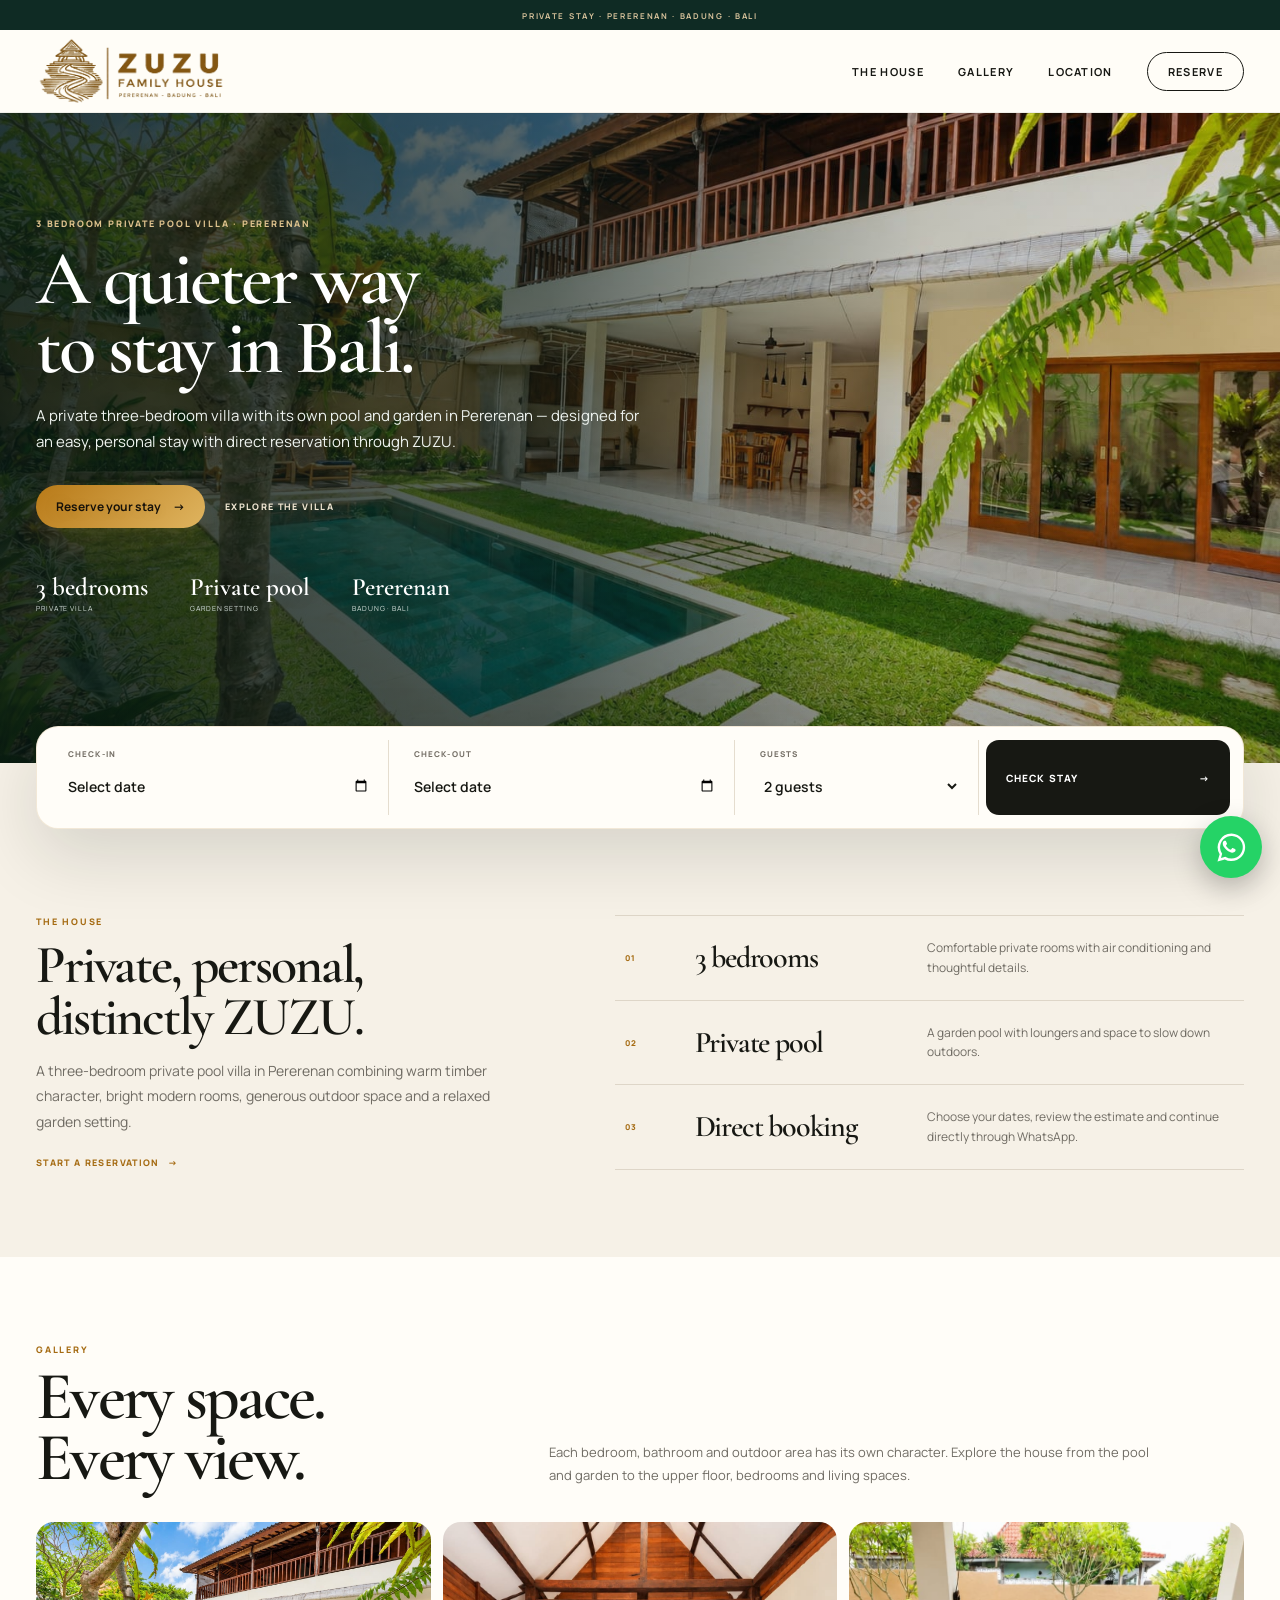
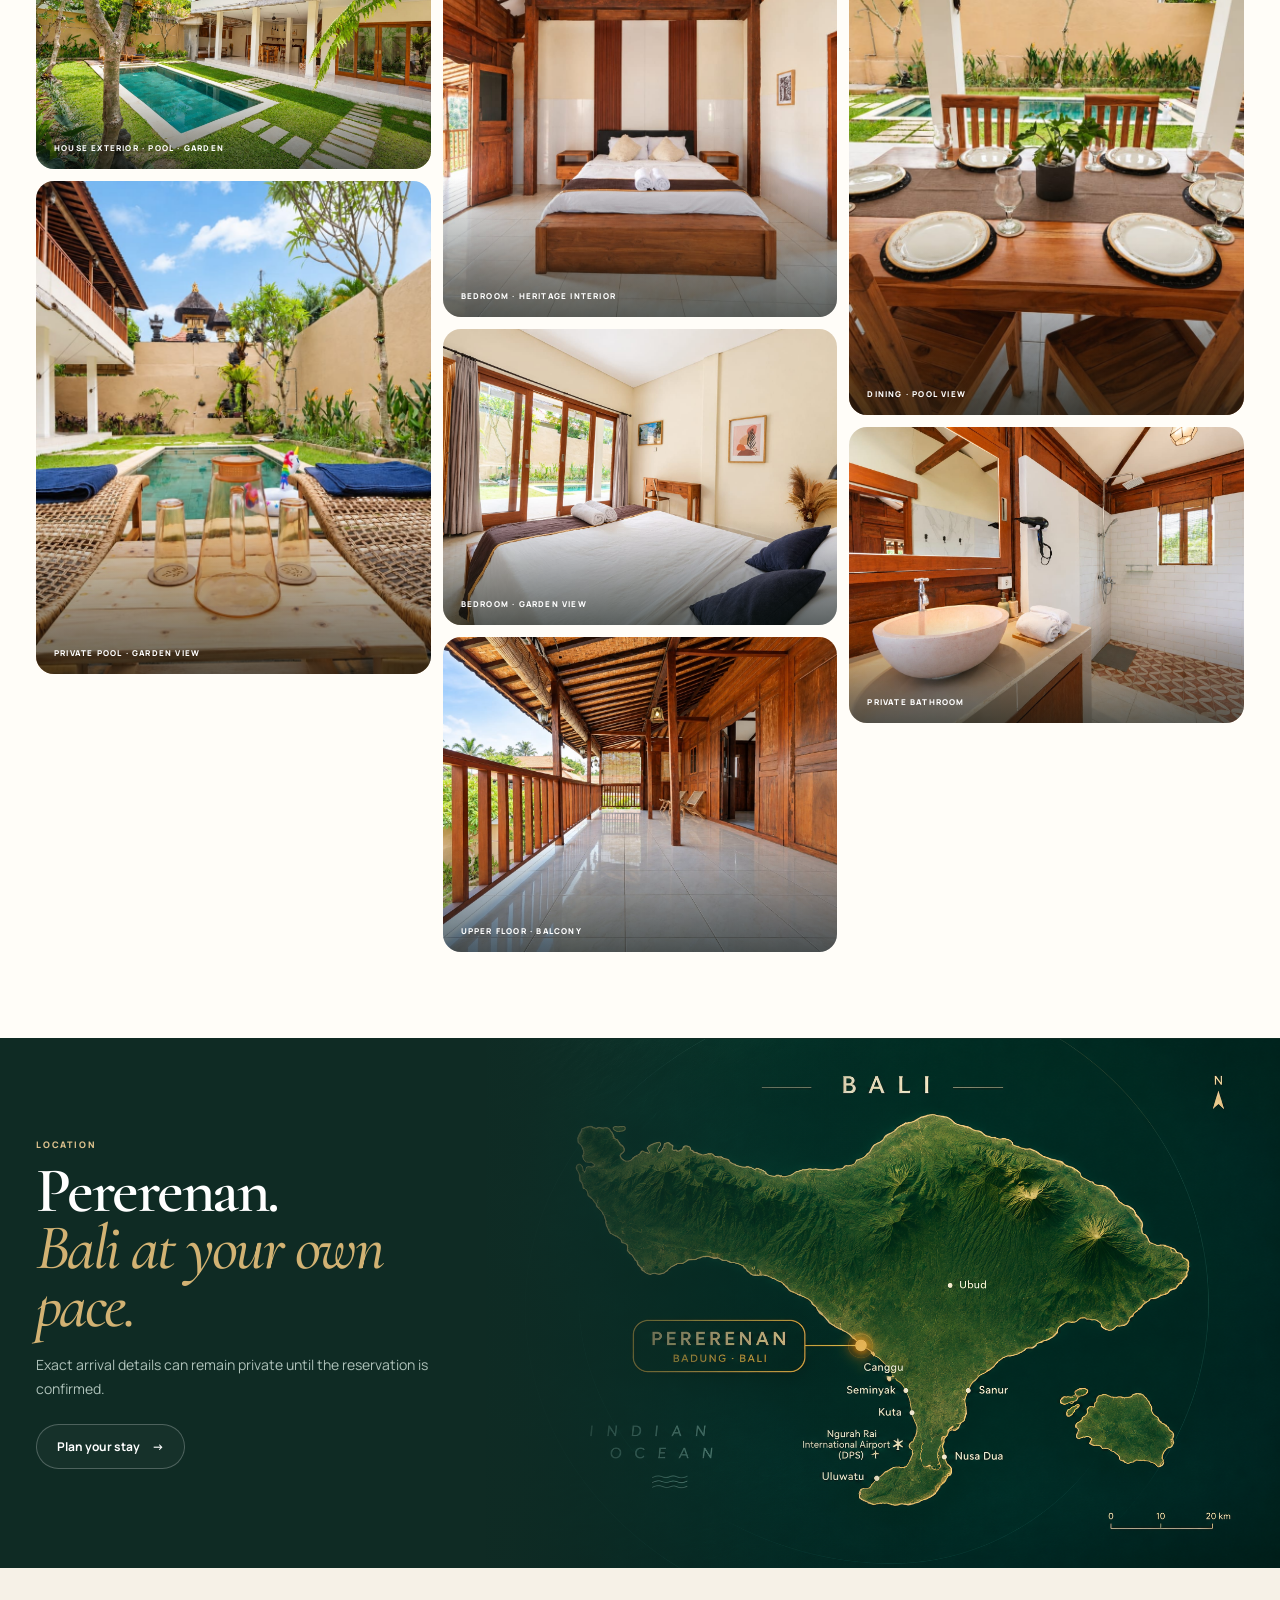
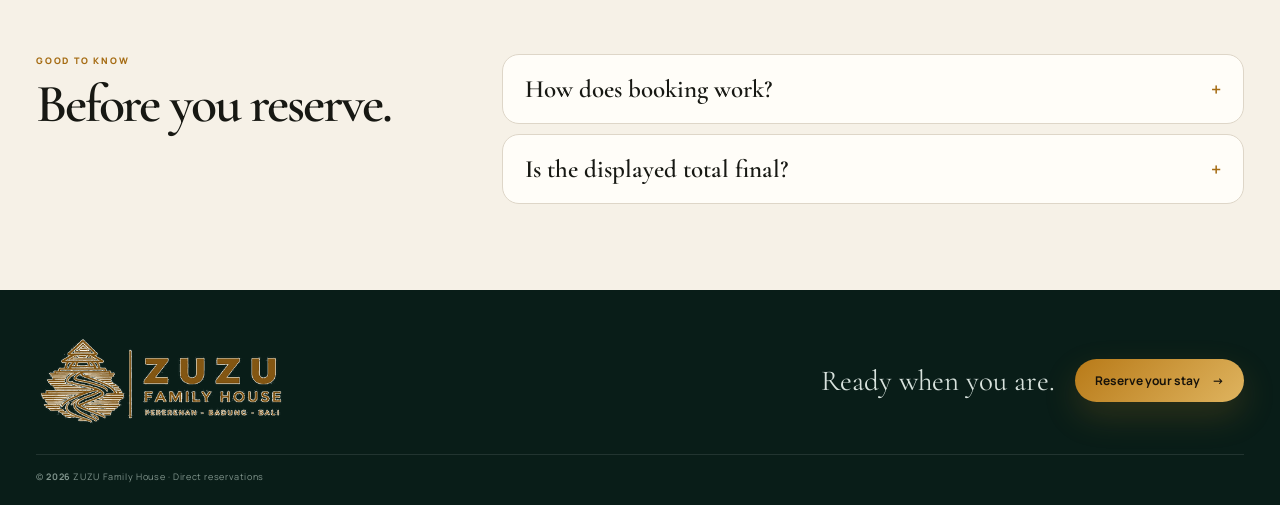
==== index.html @ d4826492 "Show all available ZUZU property photos in gallery" ====
<!doctype html>
<html lang="en">
<head>
  <meta charset="utf-8">
  <meta name="viewport" content="width=device-width,initial-scale=1,viewport-fit=cover">
  <meta name="theme-color" content="#0f2b24">
  <meta name="description" content="ZUZU Family House — private stay in Pererenan, Badung, Bali. Direct reservations.">
  <title>ZUZU Family House — Pererenan, Bali</title>
  <link rel="preconnect" href="https://fonts.googleapis.com">
  <link rel="preconnect" href="https://fonts.gstatic.com" crossorigin>
  <link href="https://fonts.googleapis.com/css2?family=Cormorant+Garamond:wght@500;600;700&family=Manrope:wght@400;500;600;700&display=swap" rel="stylesheet">
  <link rel="stylesheet" href="compact.css?v=20">
  <link rel="stylesheet" href="desktop.css?v=4">
</head>
<body>
  <div class="topline">PRIVATE STAY · PERERENAN · BADUNG · BALI</div>

  <nav class="nav" aria-label="Primary navigation">
    <div class="container nav-inner">
      <a class="brand-lockup" href="#home" aria-label="ZUZU Family House home">
        <img src="assets/zuzu-logo-official.png?v=6" alt="ZUZU Family House — Pererenan, Badung, Bali">
      </a>
      <div class="nav-links"><a href="#house">The House</a><a href="#gallery">Gallery</a><a href="#location">Location</a><a class="reserve-trigger nav-reserve" href="#book">Reserve</a></div>
      <button class="hamb" id="menuToggle" type="button" aria-label="Open menu" aria-expanded="false"><span></span><span></span></button>
    </div>
  </nav>

    <div class="menu-backdrop" id="menuBackdrop" aria-hidden="true"></div>
    <aside class="mobile-menu" id="mobileMenu" aria-hidden="true">
      <div class="mobile-menu-head">
        <div class="mobile-menu-brand"><img src="assets/zuzu-logo-official.png?v=6" alt="ZUZU Family House"></div>
        <button class="menu-close" id="menuClose" type="button" aria-label="Close menu">×</button>
      </div>
      <nav class="mobile-menu-links" aria-label="Mobile navigation">
        <a href="#home">Home</a>
        <a href="#house">Villa</a>
        <a href="#availability">Offers</a>
        <a href="#gallery">Gallery</a>
        <a class="menu-contact" href="https://wa.me/6285119309638?text=Hello%20ZUZU%20Family%20House%2C%20I%20would%20like%20to%20ask%20about%20availability%20and%20book%20a%20stay." target="_blank" rel="noopener noreferrer">Contact Us</a>
      </nav>
      <div class="mobile-menu-foot"><span>Private stay</span><small>Pererenan · Badung · Bali</small></div>
    </aside>

  <header class="hero hero-photo" id="home">
    <div class="hero-media" aria-hidden="true">
      <img src="assets/gallery/zuzu-hero.jpg" alt="" fetchpriority="high">
    </div>
    <div class="hero-shade" aria-hidden="true"></div>
    <div class="container hero-grid hero-photo-grid">
      <div class="hero-copy">
        <div class="eyebrow light">3 BEDROOM PRIVATE POOL VILLA · PERERENAN</div>
        <h1>A quieter way to stay in Bali.</h1>
        <p>A private three-bedroom villa with its own pool and garden in Pererenan — designed for an easy, personal stay with direct reservation through ZUZU.</p>
        <div class="hero-actions"><a class="button gold reserve-trigger" href="#book">Reserve your stay <span>→</span></a><a class="text-link" href="#gallery">Explore the villa</a></div>
        <div class="hero-meta"><div><strong>3 bedrooms</strong><span>Private villa</span></div><div><strong>Private pool</strong><span>Garden setting</span></div><div><strong>Pererenan</strong><span>Badung · Bali</span></div></div>
      </div>
    </div>
  </header>  <section class="availability" id="availability" aria-label="Check stay dates">
    <div class="container availability-card">
      <div class="field"><label for="checkin">Check-in</label><div class="date-input-wrap"><input type="date" id="checkin"><span class="date-placeholder">Select date</span></div></div>
      <div class="field"><label for="checkout">Check-out</label><div class="date-input-wrap"><input type="date" id="checkout"><span class="date-placeholder">Select date</span></div></div>
      <div class="field"><label for="guests">Guests</label><select id="guests"><option value="1">1 guest</option><option value="2" selected>2 guests</option><option value="3">3 guests</option><option value="4">4 guests</option><option value="5">5 guests</option><option value="6">6 guests</option></select></div>
      <button id="checkAvailability" class="check-button" type="button">Check stay <span>→</span></button>
    </div>
  </section>

  <main>
    <section class="section house" id="house">
      <div class="container house-compact">
        <div class="house-copy"><div class="eyebrow">The house</div><h2>Private, personal, distinctly ZUZU.</h2><p>A three-bedroom private pool villa in Pererenan combining warm timber character, bright modern rooms, generous outdoor space and a relaxed garden setting.</p><a class="reserve-trigger text-cta" href="#book">Start a reservation <span>→</span></a></div>
        <div class="house-facts"><article><span>01</span><strong>3 bedrooms</strong><p>Comfortable private rooms with air conditioning and thoughtful details.</p></article><article><span>02</span><strong>Private pool</strong><p>A garden pool with loungers and space to slow down outdoors.</p></article><article><span>03</span><strong>Direct booking</strong><p>Choose your dates, review the estimate and continue directly through WhatsApp.</p></article></div>
      </div>
    </section>

    <section class="section gallery-section" id="gallery">
      <div class="container">
        <div class="gallery-heading">
          <div><div class="eyebrow">Gallery</div><h2>Every space.<br>Every view.</h2></div>
          <p>Each bedroom, bathroom and outdoor area has its own character. Explore the house from the pool and garden to the upper floor, bedrooms and living spaces.</p>
        </div>
        <div class="zuzu-gallery">
          <figure class="gallery-item gallery-wide"><img src="assets/gallery/zuzu-hero.jpg" alt="Exterior view of ZUZU Family House with private pool and garden" loading="lazy"><figcaption>House exterior · Pool · Garden</figcaption></figure>
          <figure class="gallery-item gallery-wide"><img src="assets/gallery/zuzu-pool.jpg" alt="Private swimming pool and garden at ZUZU Family House" loading="lazy"><figcaption>Private pool · Garden view</figcaption></figure>
          <figure class="gallery-item"><img src="assets/gallery/zuzu-bedroom-heritage.jpg" alt="Timber bedroom at ZUZU Family House" loading="lazy"><figcaption>Bedroom · Heritage interior</figcaption></figure>
          <figure class="gallery-item"><img src="assets/gallery/zuzu-bedroom-garden.jpg" alt="Garden-facing bedroom at ZUZU Family House" loading="lazy"><figcaption>Bedroom · Garden view</figcaption></figure>
          <figure class="gallery-item gallery-tall"><img src="assets/gallery/zuzu-balcony.jpg" alt="Upstairs timber balcony at ZUZU Family House" loading="lazy"><figcaption>Upper floor · Balcony</figcaption></figure>
          <figure class="gallery-item"><img src="assets/gallery/zuzu-dining.jpg" alt="Dining area overlooking the pool at ZUZU Family House" loading="lazy"><figcaption>Dining · Pool view</figcaption></figure>
          <figure class="gallery-item"><img src="assets/gallery/zuzu-bathroom.jpg" alt="Private bathroom with shower at ZUZU Family House" loading="lazy"><figcaption>Private bathroom</figcaption></figure>
        </div>
      </div>
    </section>

    <section class="location" id="location">
      <div class="container location-card">
        <div class="location-copy"><div class="eyebrow light">Location</div><h2>Pererenan.<br><em>Bali at your own pace.</em></h2><p>Exact arrival details can remain private until the reservation is confirmed.</p><a class="button ghost reserve-trigger" href="#book">Plan your stay <span>→</span></a></div>
        <figure class="location-map"><img src="assets/gallery/zuzu-location-map.png" alt="Map of Bali highlighting Pererenan in Badung, Bali" loading="lazy"></figure>
      </div>
    </section>

    <section class="section essentials">
      <div class="container essentials-grid">
        <div><div class="eyebrow">Good to know</div><h2>Before you reserve.</h2></div>
        <div class="faq"><details><summary>How does booking work?<span>+</span></summary><p>Select dates and guests, review the estimate, then send your reservation request directly to ZUZU.</p></details><details><summary>Is the displayed total final?<span>+</span></summary><p>It is an estimate based on the configured nightly rate, service and tax settings. Final availability is confirmed directly.</p></details></div>
      </div>
    </section>
  </main>

  <footer class="footer">
    <div class="container footer-inner">
      <div class="footer-lockup"><img src="assets/zuzu-logo-official.png?v=6" alt="ZUZU Family House"></div>
      <div class="footer-action"><p>Ready when you are.</p><a class="button gold reserve-trigger" href="#book">Reserve your stay <span>→</span></a></div>
    </div>
    <div class="container copyright">© <b id="year"></b> ZUZU Family House · Direct reservations</div>
  </footer>

  <div class="modal" id="bookingModal" aria-hidden="true">
    <div class="modal-backdrop" data-close-modal></div>
    <div class="modal-panel" role="dialog" aria-modal="true" aria-labelledby="bookingTitle">
      <button class="modal-close" type="button" data-close-modal aria-label="Close">×</button>
      <div class="modal-head"><div class="eyebrow">Reservations</div><h2 id="bookingTitle">Reserve ZUZU.</h2><p>Choose your stay dates, review the estimate and send a direct reservation request.</p></div>
      <div class="modal-grid">
        <form id="bookingForm" class="booking-form">
          <div class="selected-stay" id="selectedStay"><span>Your stay</span><strong>Select check-in and check-out below</strong></div>
          <div class="form-grid">
            <div class="field"><label for="modalCheckin">Check-in</label><input type="date" id="modalCheckin" aria-label="Check-in date"></div>
            <div class="field"><label for="modalCheckout">Check-out</label><input type="date" id="modalCheckout" aria-label="Check-out date"></div>
            <div class="field"><label for="guestName">Full name</label><input required id="guestName" name="name" autocomplete="name" placeholder="Your full name"></div>
            <div class="field"><label for="guestEmail">Email</label><input required id="guestEmail" type="email" name="email" autocomplete="email" placeholder="you@email.com"></div>
            <div class="field"><label for="guestPhone">WhatsApp / phone</label><input required id="guestPhone" name="phone" autocomplete="tel" placeholder="+62 ..."></div>
            <div class="field"><label for="guestNotes">Notes</label><input id="guestNotes" name="notes" placeholder="Check-in time or request"></div>
          </div>
          <div class="notice" id="bookingNotice"></div><button class="button gold submit-button" type="submit">Reserve via WhatsApp <span>→</span></button><div class="success-box" id="bookingSuccess"></div>
        </form>
        <aside class="summary"><div class="summary-head"><span>Stay estimate</span><small>ZUZU direct</small></div><div class="summary-row"><span>Nights</span><strong id="sumNights">—</strong></div><div class="summary-row"><span>Guests</span><strong id="sumGuests">2 guests</strong></div><div class="summary-row"><span>Room subtotal</span><strong id="sumSubtotal">Rp0</strong></div><div class="summary-row"><span>Service</span><strong id="sumService">Rp0</strong></div><div class="summary-row"><span>Tax</span><strong id="sumTax">Rp0</strong></div><div class="summary-total"><span>Total estimate</span><strong id="sumTotal">Rp0</strong></div><p>Final availability and payment instructions are confirmed directly with ZUZU via WhatsApp.</p></aside>
      </div>
    </div>
  </div>

  <script src="config.js?v=1"></script>
  <script src="app.js?v=14"></script>

<a class="zuzu-whatsapp" href="https://wa.me/6285119309638?text=Hello%20ZUZU%20Family%20House%2C%20I%20would%20like%20to%20ask%20about%20availability%20and%20book%20a%20stay." target="_blank" rel="noopener noreferrer" aria-label="Chat with ZUZU Family House on WhatsApp" title="WhatsApp ZUZU Family House"><svg viewBox="0 0 32 32" aria-hidden="true"><path d="M19.11 17.48c-.29-.15-1.7-.84-1.96-.94-.26-.1-.45-.15-.64.15-.19.29-.74.94-.91 1.13-.17.19-.34.22-.63.07-.29-.15-1.23-.45-2.34-1.44-.86-.77-1.45-1.72-1.62-2.01-.17-.29-.02-.45.13-.59.13-.13.29-.34.44-.51.15-.17.19-.29.29-.49.1-.19.05-.36-.02-.51-.07-.15-.64-1.55-.88-2.12-.23-.56-.47-.48-.64-.49h-.55c-.19 0-.51.07-.77.36-.26.29-1.01.99-1.01 2.42s1.04 2.81 1.18 3.01c.15.19 2.05 3.13 4.96 4.39.69.3 1.23.48 1.65.61.69.22 1.33.19 1.83.12.56-.08 1.7-.7 1.94-1.37.24-.68.24-1.26.17-1.38-.07-.12-.26-.19-.55-.34Z"/><path d="M16.03 3.2A12.62 12.62 0 0 0 5.17 22.25L3.2 28.8l6.72-1.92a12.59 12.59 0 1 0 6.11-23.68Zm0 22.95a10.34 10.34 0 0 1-5.27-1.44l-.38-.22-3.99 1.14 1.06-3.89-.25-.4a10.36 10.36 0 1 1 8.83 4.81Z"/></svg><span>WhatsApp</span></a>
</body>
</html>
---- compact.css ----
:root{--forest:#0f2b24;--forest2:#173d32;--gold:#a56b12;--gold2:#d8ad62;--ivory:#f6f1e7;--paper:#fffdf8;--ink:#171813;--muted:#706c64;--line:#ded6c8;--shadow:0 22px 60px rgba(21,28,21,.12)}*{box-sizing:border-box}html{scroll-behavior:smooth;scroll-padding-top:94px}body{margin:0;background:var(--ivory);color:var(--ink);font-family:Manrope,system-ui,sans-serif;-webkit-font-smoothing:antialiased}body.modal-open{overflow:hidden}a{text-decoration:none;color:inherit}button,input,select{font:inherit}.container{width:min(1120px,calc(100% - 40px));margin:auto}.topline{height:30px;display:grid;place-items:center;background:var(--forest);color:#d7c29b;font-size:8px;letter-spacing:.21em;font-weight:700;text-align:center}.nav{position:sticky;top:0;z-index:80;background:rgba(255,253,248,.96);backdrop-filter:blur(16px);border-bottom:1px solid rgba(0,0,0,.06)}.nav-inner{height:84px;display:flex;align-items:center;justify-content:space-between;gap:24px}.brand-lockup{display:flex;align-items:center;width:max-content}.brand-lockup img{display:block;width:190px;height:auto;object-fit:contain}.nav-links{display:flex;align-items:center;gap:28px;font-size:10px;text-transform:uppercase;letter-spacing:.12em;font-weight:700}.nav-reserve{border:1px solid var(--ink);border-radius:999px;padding:10px 17px}.hamb{display:none;width:42px;height:42px;border:0;background:transparent;position:relative}.hamb span{position:absolute;left:9px;width:24px;height:1.5px;background:var(--ink);transition:.2s}.hamb span:first-child{top:16px}.hamb span:last-child{top:25px}.hamb.open span:first-child{top:20px;transform:rotate(45deg)}.hamb.open span:last-child{top:20px;transform:rotate(-45deg)}.mobile-menu{display:none;padding:6px 20px 16px;background:var(--paper);border-top:1px solid rgba(0,0,0,.06)}.mobile-menu.open{display:grid}.mobile-menu a{padding:13px 0;border-bottom:1px solid rgba(0,0,0,.07);font-size:12px}.mobile-menu a:last-child{border:0;color:var(--gold);font-weight:700}.eyebrow{font-size:9px;letter-spacing:.2em;text-transform:uppercase;color:var(--gold);font-weight:800}.eyebrow.light{color:#dfc38e}.hero{position:relative;overflow:hidden;background:radial-gradient(circle at 78% 18%,rgba(211,164,83,.15),transparent 26%),linear-gradient(135deg,#0c241d,#15382f 60%,#1d483b);color:#fff}.hero:before{content:"";position:absolute;inset:0;background:linear-gradient(90deg,rgba(255,255,255,.018) 1px,transparent 1px),linear-gradient(rgba(255,255,255,.018) 1px,transparent 1px);background-size:58px 58px}.hero-grid{min-height:560px;display:grid;grid-template-columns:1.15fr .85fr;align-items:center;gap:44px;padding:54px 0 66px;position:relative;z-index:1}.hero h1,.house h2,.location h2,.essentials h2,.modal-head h2,.house-facts strong,.footer-lockup strong{font-family:"Cormorant Garamond",Georgia,serif;font-weight:600;letter-spacing:-.04em}.hero h1{font-size:clamp(58px,6.7vw,88px);line-height:.9;max-width:720px;margin:14px 0 21px}.hero-copy>p{max-width:590px;color:#d8e2dd;font-size:14px;line-height:1.75;margin:0}.hero-actions{display:flex;align-items:center;gap:20px;margin-top:27px}.button{display:inline-flex;align-items:center;justify-content:center;gap:12px;border:0;border-radius:999px;padding:13px 20px;font-weight:700;font-size:12px}.button.gold{background:linear-gradient(135deg,#b87a18,#dfb45f);color:#17120a;box-shadow:0 14px 34px rgba(192,132,32,.2)}.button.ghost{border:1px solid rgba(255,255,255,.24);color:#fff;background:rgba(255,255,255,.03)}.text-link,.text-cta{font-size:9px;text-transform:uppercase;letter-spacing:.15em;font-weight:800}.text-link{color:#efe5d1}.text-cta{color:var(--gold);display:inline-flex;gap:8px;margin-top:8px}.hero-meta{display:flex;gap:32px;margin-top:38px}.hero-meta div{display:grid;gap:2px}.hero-meta strong{font-family:"Cormorant Garamond";font-size:22px;font-weight:600}.hero-meta span{font-size:7px;letter-spacing:.13em;text-transform:uppercase;color:#9db0a8}.hero-mark{height:360px;position:relative;display:grid;place-items:center}.hero-ring{position:absolute;border:1px solid rgba(255,255,255,.11);border-radius:50%}.ring-a{width:300px;height:300px}.ring-b{width:410px;height:410px}.hero-monogram{font-family:"Cormorant Garamond";font-size:230px;line-height:1;color:rgba(216,173,98,.16);font-weight:600}.hero-signature{position:absolute;display:grid;text-align:center;gap:4px}.hero-signature strong{font-family:"Cormorant Garamond";font-size:42px;letter-spacing:.18em;color:#d8ad62}.hero-signature span{font-size:8px;letter-spacing:.35em;color:#f1e8d8}.hero-signature small{font-size:6px;letter-spacing:.24em;color:#a9bbb4;margin-top:5px}.availability{margin-top:-30px;position:relative;z-index:10}.availability-card{background:var(--paper);border:1px solid rgba(165,107,18,.14);border-radius:20px;box-shadow:var(--shadow);padding:11px;display:grid;grid-template-columns:1fr 1fr .65fr .7fr;gap:7px}.field{display:flex;flex-direction:column;gap:6px}.availability .field{padding:6px 13px;border-right:1px solid #e5ddcf}.field label{font-size:8px;letter-spacing:.14em;text-transform:uppercase;font-weight:800;color:#777168}.field input,.field select{width:100%;height:38px;border:0;background:transparent;outline:none;color:var(--ink);font-weight:600;font-size:13px}.date-input-wrap{position:relative}.date-input-wrap input{color:transparent;position:relative;z-index:2}.date-input-wrap.has-value input{color:var(--ink)}.date-placeholder{position:absolute;left:0;top:50%;transform:translateY(-50%);font-weight:600;pointer-events:none;font-size:13px}.date-input-wrap.has-value .date-placeholder{display:none}.check-button{border:0;border-radius:13px;background:var(--ink);color:white;padding:0 16px;display:flex;align-items:center;justify-content:space-between;font-size:9px;text-transform:uppercase;letter-spacing:.11em;font-weight:800}.section{padding:68px 0}.house-compact{display:grid;grid-template-columns:.9fr 1.1fr;gap:58px;align-items:start}.house h2,.essentials h2{font-size:clamp(42px,4.8vw,62px);line-height:.96;margin:11px 0 16px}.house-copy>p{font-size:13px;line-height:1.8;color:var(--muted);max-width:480px}.house-facts{display:grid}.house-facts article{display:grid;grid-template-columns:42px 180px 1fr;gap:18px;align-items:center;padding:18px 0;border-bottom:1px solid var(--line)}.house-facts article:first-child{border-top:1px solid var(--line)}.house-facts article>span{font-size:8px;color:var(--gold);font-weight:800;letter-spacing:.12em}.house-facts strong{font-size:26px}.house-facts p{margin:0;font-size:11px;line-height:1.65;color:var(--muted)}.location{
  position:relative;
  overflow:hidden;
  color:white;
  padding:62px 0;
  background-color:var(--forest);
  background-image:
    linear-gradient(
      90deg,
      var(--forest) 0%,
      var(--forest) 35%,
      rgba(15,43,36,.96) 42%,
      rgba(15,43,36,.72) 50%,
      rgba(15,43,36,.34) 60%,
      rgba(15,43,36,.10) 68%,
      transparent 76%
    ),
    url("assets/gallery/zuzu-location-map.png");
  background-repeat:no-repeat,no-repeat;
  background-position:center,right 2% center;
  background-size:100% 100%,58% auto;
}
.location-card{display:grid;grid-template-columns:1fr .45fr;align-items:center;gap:44px}.location h2{font-size:clamp(48px,5.6vw,72px);line-height:.9;margin:11px 0 18px}.location h2 em{font-weight:500;color:#d2b273}.location p{color:#aec1b9;font-size:13px;line-height:1.75;max-width:510px;margin:0 0 22px}.location-pin{width:160px;height:160px;border-radius:50%;margin:auto;border:1px solid rgba(255,255,255,.18);display:flex;flex-direction:column;align-items:center;justify-content:center;box-shadow:0 0 0 22px rgba(255,255,255,.03)}.location-pin i{width:7px;height:7px;border-radius:50%;background:var(--gold2);margin-bottom:10px}.location-pin strong{font-size:10px;letter-spacing:.14em}.location-pin span{font-size:7px;letter-spacing:.16em;color:#d5bb88;margin-top:5px}.essentials-grid{display:grid;grid-template-columns:.7fr 1.3fr;gap:58px;align-items:start}.faq{display:grid;gap:8px}.faq details{background:var(--paper);border:1px solid var(--line);border-radius:15px;padding:0 18px}.faq summary{list-style:none;cursor:pointer;display:flex;align-items:center;justify-content:space-between;gap:16px;padding:16px 0;font-family:"Cormorant Garamond";font-size:22px;font-weight:600}.faq summary::-webkit-details-marker{display:none}.faq summary span{color:var(--gold);font-family:Manrope;font-size:18px}.faq details[open] summary span{transform:rotate(45deg)}.faq p{margin:-2px 0 16px;color:var(--muted);font-size:12px;line-height:1.65}.footer{background:#091d18;color:white;padding:36px 0 18px}.footer-inner{display:flex;align-items:center;justify-content:space-between;gap:30px}.footer-lockup{display:flex;align-items:center}.footer-lockup img{display:block;width:250px;height:auto;object-fit:contain}.footer-action{display:flex;align-items:center;gap:20px}.footer-action p{font-family:"Cormorant Garamond";font-size:25px;margin:0;color:#d8e2dd}.copyright{border-top:1px solid rgba(255,255,255,.1);margin-top:26px;padding-top:15px;color:#81958d;font-size:9px;letter-spacing:.07em}.modal{position:fixed;inset:0;z-index:120;display:none}.modal.open{display:block}.modal-backdrop{position:absolute;inset:0;background:rgba(6,18,15,.72);backdrop-filter:blur(8px)}.modal-panel{position:absolute;right:0;top:0;height:100%;width:min(850px,94vw);overflow:auto;background:var(--ivory);padding:38px;box-shadow:-30px 0 80px rgba(0,0,0,.24)}.modal-close{position:absolute;right:22px;top:17px;border:0;background:transparent;font-size:34px;font-weight:300;line-height:1}.modal-head{padding-right:54px}.modal-head h2{font-size:52px;line-height:.92;margin:9px 0 10px}.modal-head p{color:var(--muted);font-size:12px}.modal-grid{display:grid;grid-template-columns:1.08fr .92fr;gap:16px;margin-top:24px}.booking-form,.summary{border-radius:22px}.booking-form{background:#fff;border:1px solid var(--line);padding:22px}.selected-stay{display:flex;justify-content:space-between;gap:18px;border-bottom:1px solid var(--line);padding-bottom:14px;margin-bottom:16px}.selected-stay span{font-size:8px;color:var(--gold);letter-spacing:.13em;text-transform:uppercase;font-weight:800}.selected-stay strong{font-size:11px;text-align:right}.form-grid{display:grid;grid-template-columns:1fr 1fr;gap:12px}.booking-form input{height:46px;border:1px solid var(--line);border-radius:10px;padding:0 11px;background:white}.submit-button{width:100%;margin-top:14px}.notice,.success-box{display:none;margin-top:11px;border-radius:9px;padding:11px;font-size:11px}.notice.show{display:block;background:#fff0e8;color:#8a3b1f}.success-box.show{display:block;background:#e8f5ee;color:#1e5a3d}.summary{background:linear-gradient(145deg,#0f2b24,#174538);color:white;padding:22px;position:sticky;top:0}.summary-head{display:flex;align-items:center;justify-content:space-between;border-bottom:1px solid rgba(255,255,255,.14);padding-bottom:14px;margin-bottom:4px}.summary-head span{font-family:"Cormorant Garamond";font-size:28px}.summary-head small{font-size:7px;letter-spacing:.15em;color:#d4b77c}.summary-row,.summary-total{display:flex;justify-content:space-between;gap:16px;padding:10px 0;border-bottom:1px solid rgba(255,255,255,.1);font-size:11px}.summary-total{border-bottom:0;padding-top:16px}.summary-total strong{font-family:"Cormorant Garamond";font-size:23px}.summary>p{color:#a9bbb4;font-size:9px;line-height:1.55;margin-top:14px}@media(max-width:820px){.nav-links{display:none}.hamb{display:block}.hero-grid{grid-template-columns:1fr .65fr;gap:24px;min-height:520px;padding:46px 0 56px}.hero h1{font-size:62px}.hero-mark{height:290px}.ring-a{width:230px;height:230px}.ring-b{width:310px;height:310px}.hero-monogram{font-size:180px}.house-compact,.location-card,.essentials-grid{grid-template-columns:1fr;gap:30px}.house-facts article{grid-template-columns:38px 160px 1fr}.location-pin{margin-top:10px}.modal-panel{width:100%;padding:32px 20px}.modal-grid{grid-template-columns:1fr}.summary{position:static}.footer-inner{align-items:flex-start}.footer-action{display:grid;justify-items:start}}@media(max-width:560px){.container{width:min(100% - 30px,1120px)}.topline{height:30px;font-size:7px}.nav-inner{height:82px}.brand-lockup img{width:185px;height:auto;max-height:none}.hero-grid{grid-template-columns:1fr;min-height:auto;padding:42px 0 34px}.hero h1{font-size:49px;line-height:.93}.hero-copy>p{font-size:13px}.hero-actions{gap:14px;flex-wrap:wrap;margin-top:23px}.hero-meta{gap:15px;justify-content:space-between;margin-top:30px}.hero-meta strong{font-size:19px}.hero-mark{height:170px;margin-top:4px}.ring-a{width:150px;height:150px}.ring-b{width:210px;height:210px}.hero-monogram{font-size:128px}.hero-signature strong{font-size:31px}.availability{margin-top:0;background:var(--paper);padding:10px 0;border-bottom:1px solid var(--line)}.availability-card{box-shadow:none;border:0;padding:0;grid-template-columns:1fr 1fr;background:transparent}.availability .field{padding:7px 8px;border-right:0;border-bottom:1px solid var(--line)}.availability .field:nth-child(3){grid-column:1/2;border-bottom:0}.check-button{grid-column:2/3;border-radius:12px;min-height:52px}.section{padding:48px 0}.house h2,.essentials h2{font-size:39px}.house-copy>p{font-size:12px}.house-facts{margin-top:4px}.house-facts article{grid-template-columns:30px 1fr;gap:8px 14px;padding:14px 0}.house-facts strong{font-size:24px}.house-facts p{grid-column:2/3;font-size:10px}.location{padding:46px 0}.location-card{grid-template-columns:1fr .38fr;gap:12px}.location h2{font-size:43px}.location p{font-size:11px}.location .button{padding:11px 16px;font-size:10px}.location-pin{width:108px;height:108px;margin:0}.location-pin strong{font-size:8px}.location-pin span{font-size:5px}.essentials-grid{gap:22px}.faq summary{font-size:19px;padding:14px 0}.faq p{font-size:11px}.footer{padding:30px 0 16px}.footer-inner{display:grid;gap:22px}.footer-lockup img{width:240px;height:auto}.footer-action{display:flex;justify-content:space-between;width:100%;align-items:center}.footer-action p{font-size:21px}.footer-action .button{font-size:10px;padding:11px 16px}.copyright{margin-top:22px}.modal-head h2{font-size:43px}.form-grid{grid-template-columns:1fr}.selected-stay{display:grid}.selected-stay strong{text-align:left}.modal-panel{padding-top:50px}}

/* ZUZU mobile drawer + WhatsApp — inspired by luxury villa navigation */
body.menu-open{overflow:hidden}
.menu-backdrop{position:fixed;inset:0;z-index:91;background:rgba(7,24,19,.34);opacity:0;visibility:hidden;transition:opacity .28s ease,visibility .28s ease}
.menu-backdrop.open{opacity:1;visibility:visible}
.mobile-menu{display:flex;position:fixed;left:0;top:0;bottom:0;z-index:92;width:min(430px,88vw);padding:32px 34px 28px;background:#f7efdf;border:0;box-shadow:24px 0 70px rgba(18,22,16,.18);transform:translateX(-105%);transition:transform .34s cubic-bezier(.22,.61,.36,1);flex-direction:column}
.mobile-menu.open{display:flex;transform:translateX(0)}
.mobile-menu-head{display:flex;align-items:flex-start;justify-content:space-between;gap:20px}
.mobile-menu-brand{display:flex;align-items:center}.mobile-menu-brand img{display:block;width:200px;height:auto;object-fit:contain}
.menu-close{width:46px;height:46px;border:0;background:transparent;color:#8f7448;font-family:"Cormorant Garamond",Georgia,serif;font-size:48px;line-height:.8;cursor:pointer}
.mobile-menu-links{display:grid;margin-top:62px}
.mobile-menu-links a{padding:13px 0;border:0;font-family:"Cormorant Garamond",Georgia,serif;font-size:34px;font-weight:500;line-height:1.08;color:#8f7448;transition:transform .2s ease,color .2s ease}
.mobile-menu-links a:hover{transform:translateX(5px);color:#654b25}
.mobile-menu-links .menu-contact{margin-top:10px;color:#5b4628}
.mobile-menu-foot{margin-top:auto;padding-top:24px;border-top:1px solid rgba(143,116,72,.24);display:grid;gap:5px;color:#8f7448}
.mobile-menu-foot span{font-family:"Cormorant Garamond",Georgia,serif;font-size:20px}
.mobile-menu-foot small{font-size:7px;letter-spacing:.16em;text-transform:uppercase}
.zuzu-whatsapp{position:fixed;right:18px;bottom:calc(22px + env(safe-area-inset-bottom,0px));z-index:76;width:62px;height:62px;border-radius:50%;display:grid;place-items:center;background:#25d366;color:#fff;box-shadow:0 10px 28px rgba(0,0,0,.25);transition:transform .2s ease,box-shadow .2s ease}
.zuzu-whatsapp:hover{transform:translateY(-2px);box-shadow:0 14px 34px rgba(0,0,0,.3)}
.zuzu-whatsapp svg{width:35px;height:35px;fill:currentColor}
.zuzu-whatsapp span{position:absolute;width:1px;height:1px;overflow:hidden;clip:rect(0 0 0 0)}
@media(min-width:821px){.menu-backdrop,.mobile-menu{display:none!important}}
@media(max-width:560px){.mobile-menu{width:91vw;padding:28px 28px 24px}.mobile-menu-links{margin-top:52px}.mobile-menu-links a{font-size:31px;padding:12px 0}.zuzu-whatsapp{right:14px;bottom:calc(18px + env(safe-area-inset-bottom,0px));width:58px;height:58px}.zuzu-whatsapp svg{width:32px;height:32px}}

/* Property photography + gallery */
.hero-photo{min-height:650px;background:#10241f}
.hero-photo:before{display:none}
.hero-media,.hero-shade{position:absolute;inset:0}
.hero-media img{width:100%;height:100%;object-fit:cover;object-position:center 53%;display:block}
.hero-shade{background:linear-gradient(90deg,rgba(8,24,19,.84) 0%,rgba(8,24,19,.62) 43%,rgba(8,24,19,.18) 72%,rgba(8,24,19,.08) 100%),linear-gradient(0deg,rgba(8,24,19,.28),transparent 52%)}
.hero-photo-grid{min-height:650px;grid-template-columns:minmax(0,760px) 1fr;padding:74px 0 80px}
.hero-photo .hero-copy{max-width:720px;text-shadow:0 2px 24px rgba(0,0,0,.18)}
.hero-photo .hero-copy>p{color:#eef3ef;max-width:620px}
.hero-photo .hero-meta span{color:#d4dfda}
.hero-photo-badge{display:none!important}

.gallery-section{background:#fffdf8;padding-top:82px}
.gallery-heading{display:grid;grid-template-columns:.8fr 1.2fr;gap:50px;align-items:end;margin-bottom:34px}
.gallery-heading h2{font-family:"Cormorant Garamond",Georgia,serif;font-size:clamp(46px,5.3vw,70px);font-weight:600;line-height:.9;letter-spacing:-.04em;margin:10px 0 0}
.gallery-heading p{margin:0;color:var(--muted);font-size:13px;line-height:1.8;max-width:610px}
.zuzu-gallery{columns:3;column-gap:12px}
.gallery-item{position:relative;overflow:hidden;margin:0 0 12px;border-radius:18px;background:#e9e2d5;break-inside:avoid;display:block;width:100%;height:auto;aspect-ratio:4/3}
.gallery-item.gallery-wide{aspect-ratio:16/10}
.gallery-item.gallery-tall{aspect-ratio:3/4}
.gallery-item:nth-child(2){aspect-ratio:4/5}
.gallery-item:nth-child(3){aspect-ratio:1/1}
.gallery-item:nth-child(5){aspect-ratio:5/4}
.gallery-item:nth-child(6){aspect-ratio:4/5}
.gallery-item img{width:100%;height:100%;object-fit:cover;display:block;transition:transform .65s cubic-bezier(.2,.7,.2,1)}
.gallery-item:hover img{transform:scale(1.025)}
.gallery-item:after{content:"";position:absolute;inset:auto 0 0;height:35%;background:linear-gradient(transparent,rgba(6,17,14,.62));pointer-events:none}
.gallery-item figcaption{position:absolute;left:18px;bottom:16px;z-index:2;color:#fff;font-size:8px;font-weight:800;letter-spacing:.15em;text-transform:uppercase}
@media(max-width:820px){
  .hero-photo-grid{grid-template-columns:1fr;min-height:610px}
  .hero-photo-badge{display:none}
  .gallery-heading{grid-template-columns:1fr;gap:16px}
  .zuzu-gallery{columns:2}
}
@media(max-width:560px){
  .hero-photo{min-height:610px}
  .hero-media img{object-position:62% center}
  .hero-shade{background:linear-gradient(90deg,rgba(7,23,18,.83),rgba(7,23,18,.44)),linear-gradient(0deg,rgba(7,23,18,.46),transparent 50%)}
  .hero-photo-grid{min-height:610px;padding:65px 0 48px;align-items:end}
  .hero-photo .hero-meta{display:grid;grid-template-columns:1fr 1fr}
  .hero-photo .hero-meta div:last-child{display:none}
  .gallery-section{padding-top:58px}
  .gallery-heading h2{font-size:45px}
  .zuzu-gallery{columns:1;column-gap:0}
  .gallery-item,.gallery-item.gallery-wide,.gallery-item.gallery-tall{height:auto;border-radius:14px;margin-bottom:9px}
  .gallery-item:first-child{aspect-ratio:4/3}
}

.location{
  position:relative;
  overflow:hidden;
  color:white;
  padding:62px 0;
  background-color:var(--forest);
  background-image:
    linear-gradient(90deg,var(--forest) 0%,var(--forest) 34%,rgba(15,43,36,.96) 40%,rgba(15,43,36,.62) 50%,rgba(15,43,36,.18) 62%,transparent 74%),
    url("assets/gallery/zuzu-location-map.png");
  background-repeat:no-repeat,no-repeat;
  background-position:center,right center;
  background-size:100% 100%,62% auto;
}
.location-card{display:grid;grid-template-columns:.72fr 1.28fr;align-items:center;gap:34px;min-height:370px}
.location-copy{position:relative;z-index:1;width:auto;padding:0}
.location-map{display:none}
@media(max-width:820px){
  .location{
    background-image:none;
    background-color:var(--forest);
  }
  .location-card{grid-template-columns:1fr;min-height:0}
  .location-map{display:block;order:2;margin-top:22px}
  .location-map img{display:block;width:100%;height:auto;aspect-ratio:4/3;object-fit:cover;border:0;border-radius:0;box-shadow:none}
}
@media(max-width:560px){.location-map{margin-top:14px}}.location-map img{aspect-ratio:4/3}}}
---- desktop.css ----
/* ZUZU Family House — responsive presentation polish. */
:root{--focus-ring:0 0 0 4px rgba(165,107,18,.12)}
::selection{background:#d8ad62;color:#10251f}
.button,.check-button,.nav-reserve,.text-link,.text-cta,.faq summary,.modal-close{transition:transform .2s ease,box-shadow .2s ease,background-color .2s ease,border-color .2s ease,opacity .2s ease}
.button:hover,.check-button:hover,.nav-reserve:hover{transform:translateY(-1px)}
.button.gold:hover{box-shadow:0 17px 38px rgba(192,132,32,.27)}
.text-link:hover,.text-cta:hover{opacity:.72}
.field input:focus,.field select:focus,.booking-form input:focus,.booking-form select:focus{outline:none;box-shadow:var(--focus-ring);border-color:#b88431}
.nav{box-shadow:0 1px 0 rgba(10,35,29,.035)}
.hero-copy,.hero-mark{position:relative;z-index:2}
.availability-card{backdrop-filter:blur(18px)}
.house-facts article{transition:background-color .2s ease,padding-left .2s ease}
.house-facts article:hover{background:rgba(255,255,255,.32);padding-left:8px}
.faq details{overflow:hidden;transition:border-color .2s ease,box-shadow .2s ease}
.faq details[open]{border-color:rgba(165,107,18,.28);box-shadow:0 12px 32px rgba(25,30,22,.05)}
.location-pin{position:relative}
.location-pin:after{content:"";position:absolute;inset:20px;border:1px solid rgba(216,173,98,.13);border-radius:50%}
.modal-panel{border:1px solid rgba(165,107,18,.12)}
.modal-close{cursor:pointer;border-radius:50%;width:42px;height:42px;display:grid;place-items:center}
.modal-close:hover{background:rgba(15,43,36,.07)}
.booking-form input,.booking-form select{transition:border-color .2s ease,box-shadow .2s ease,background .2s ease}
.summary{box-shadow:0 20px 48px rgba(15,43,36,.14)}
.submit-button{min-height:46px}

@media (min-width:981px){
  .container{width:min(1240px,calc(100% - 72px))}
  .nav-inner{height:82px}
  .brand-name{font-size:38px}
  .nav-links{gap:34px;font-size:11px}
  .nav-reserve{padding:11px 20px}

  .hero-grid{min-height:620px;grid-template-columns:minmax(0,1.22fr) minmax(360px,.78fr);gap:68px;padding:66px 0 82px}
  .hero h1{font-size:clamp(72px,6vw,100px);max-width:790px;text-wrap:balance}
  .hero-copy>p{max-width:620px;font-size:15px}
  .hero-actions{margin-top:30px}
  .hero-meta{margin-top:44px;gap:42px}
  .hero-meta strong{font-size:25px}
  .hero-mark{height:420px}
  .ring-a{width:340px;height:340px}
  .ring-b{width:460px;height:460px}
  .hero-monogram{font-size:260px}
  .hero-signature strong{font-size:48px}

  .availability{margin-top:-37px}
  .availability-card{grid-template-columns:1fr 1fr .7fr .72fr;padding:13px;border-radius:22px;box-shadow:0 26px 70px rgba(20,30,24,.14)}
  .availability .field{padding:8px 18px}
  .field input,.field select{height:42px;font-size:14px}
  .date-placeholder{font-size:14px}
  .check-button{font-size:10px;padding:0 20px}

  .section{padding:86px 0}
  .house-compact{grid-template-columns:.88fr 1.12fr;gap:84px}
  .house h2,.essentials h2{font-size:clamp(52px,4.2vw,68px);text-wrap:balance}
  .house-copy>p{font-size:14px;max-width:510px}
  .house-facts article{grid-template-columns:48px 210px 1fr;gap:22px;padding:22px 10px}
  .house-facts strong{font-size:30px}
  .house-facts p{font-size:12px}

  .location{padding:80px 0}
  .location h2{font-size:clamp(60px,5vw,82px);text-wrap:balance}
  .location p{font-size:14px;max-width:560px}
  .location-pin{width:190px;height:190px;box-shadow:0 0 0 30px rgba(255,255,255,.03)}

  .essentials-grid{grid-template-columns:.68fr 1.32fr;gap:84px}
  .faq{gap:10px}
  .faq details{border-radius:17px;padding:0 22px}
  .faq summary{font-size:25px;padding:19px 0}
  .faq p{font-size:13px}

  .footer{padding:44px 0 22px}
  .footer-lockup strong{font-size:50px}
  .footer-action p{font-size:29px}

  .modal-panel{left:50%;right:auto;top:50%;height:auto;max-height:calc(100vh - 56px);width:min(1080px,calc(100vw - 72px));transform:translate(-50%,-50%);border-radius:28px;padding:38px 42px;box-shadow:0 38px 100px rgba(0,0,0,.34)}
  .modal-head h2{font-size:58px}
  .modal-grid{grid-template-columns:1.18fr .82fr;gap:22px;margin-top:26px}
  .booking-form{padding:24px}
  .summary{padding:25px;top:0}
  .form-grid{gap:14px}
  .booking-form input,.booking-form select{height:48px}
  .summary-head span{font-size:31px}
  .summary-row{padding:12px 0;font-size:12px}
  .summary-total strong{font-size:27px}
}

@media (min-width:1450px){
  .container{width:min(1320px,calc(100% - 96px))}
  .hero-grid{min-height:660px}
  .hero h1{font-size:102px}
  .modal-panel{width:min(1140px,calc(100vw - 120px))}
}

@media (min-width:981px) and (max-height:760px){
  .hero-grid{min-height:520px;padding-top:48px;padding-bottom:64px}
  .hero h1{font-size:72px}
  .hero-mark{height:330px}
  .ring-a{width:270px;height:270px}
  .ring-b{width:370px;height:370px}
  .hero-monogram{font-size:205px}
  .section{padding:66px 0}
  .modal-panel{max-height:calc(100vh - 32px);padding-top:28px;padding-bottom:28px}
  .modal-head h2{font-size:48px}
}

@media (max-width:980px){
  .button,.check-button{min-height:44px}
  .modal-panel{overscroll-behavior:contain}
  .booking-form,.summary{box-shadow:none}
}

@media (max-width:560px){
  .nav{backdrop-filter:blur(22px)}
  .hero h1{text-wrap:balance}
  .hero-actions .button{min-width:170px}
  .availability{padding:14px 0}
  .availability-card{gap:8px}
  .availability .field{border-radius:12px}
  .check-button{min-height:48px;border-radius:12px}
  .house-facts article:hover{padding-left:0;background:transparent}
  .modal-panel{padding:26px 15px 34px}
  .modal-head{padding-right:42px}
  .modal-head h2{font-size:43px}
  .modal-head p{line-height:1.65}
  .booking-form{padding:17px;border-radius:18px}
  .form-grid{grid-template-columns:1fr!important;gap:10px}
  .booking-form input,.booking-form select{height:48px!important;font-size:14px!important}
  .selected-stay{display:grid;gap:6px}
  .selected-stay strong{text-align:left;line-height:1.45}
  .summary{border-radius:18px;padding:19px}
  .summary-head span{font-size:26px}
  .footer-inner{gap:24px}
}

@media (prefers-reduced-motion:reduce){
  *,*:before,*:after{scroll-behavior:auto!important;transition:none!important;animation:none!important}
}
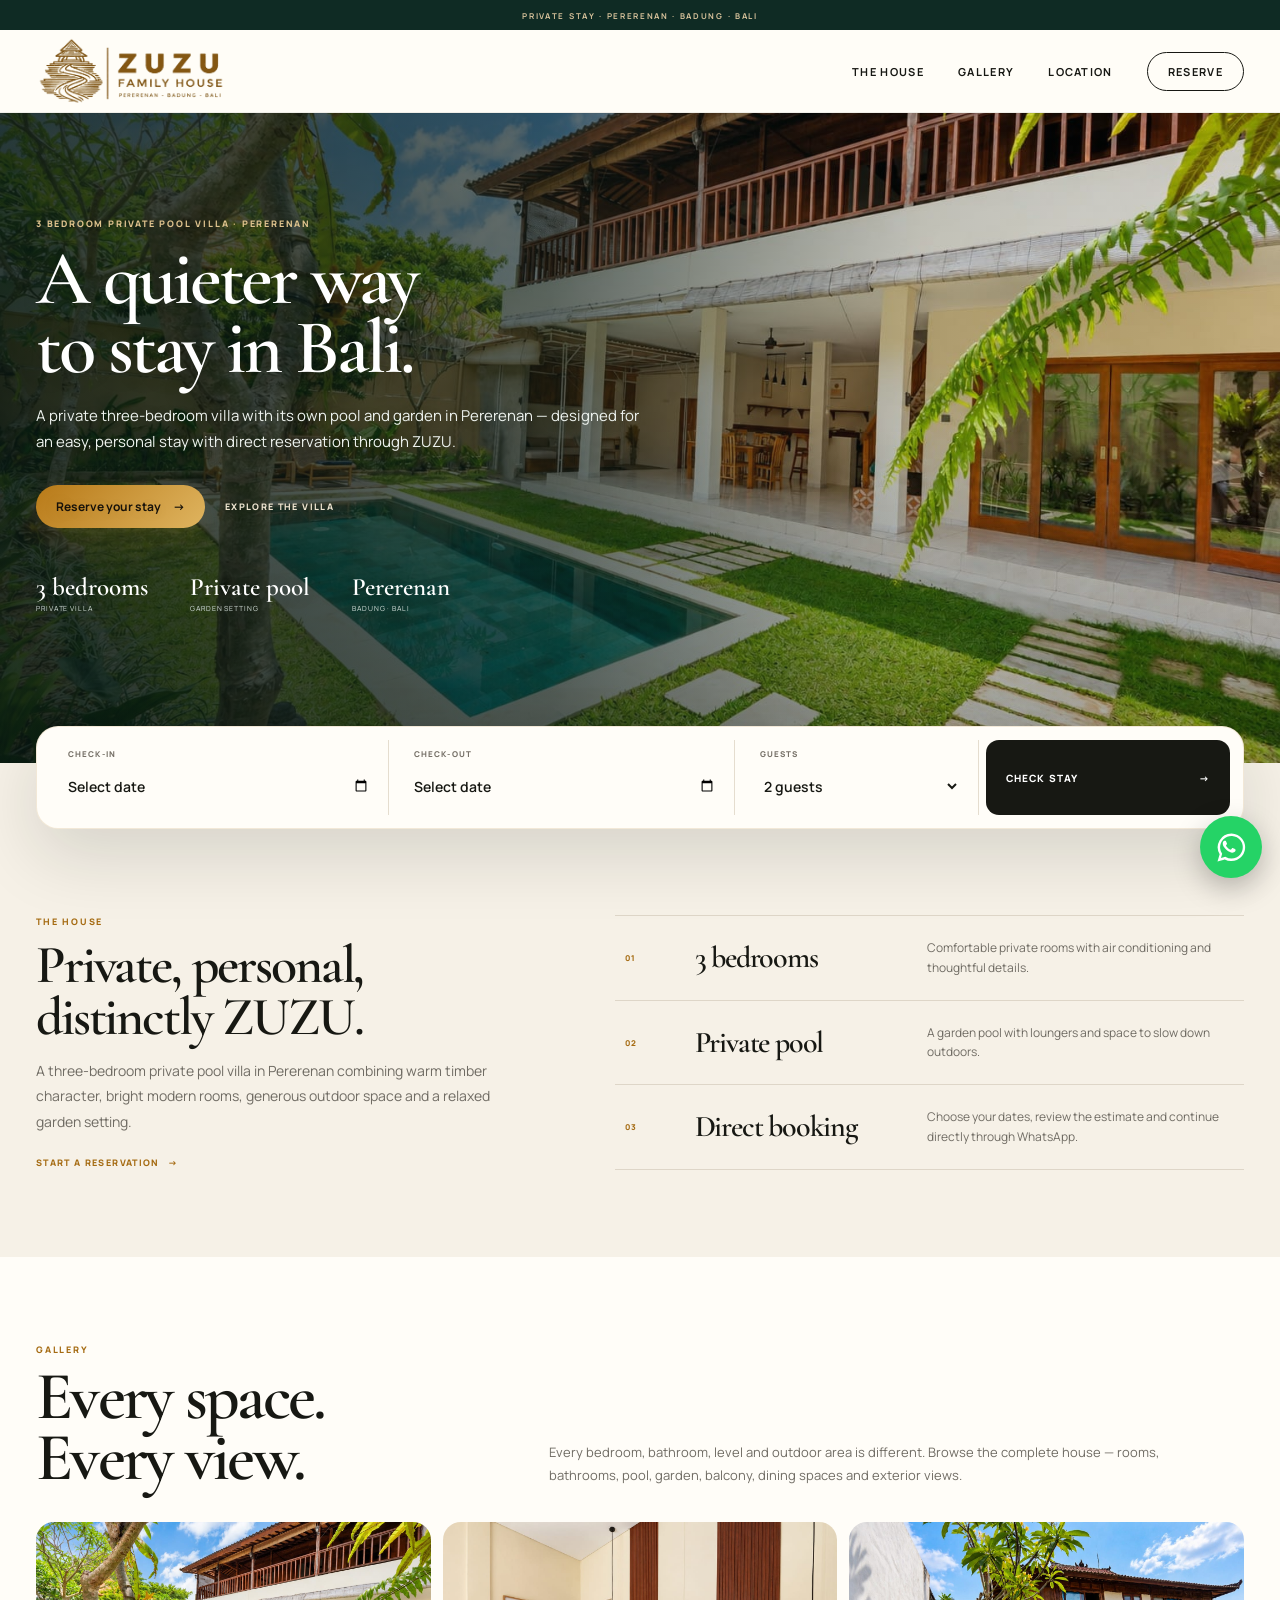
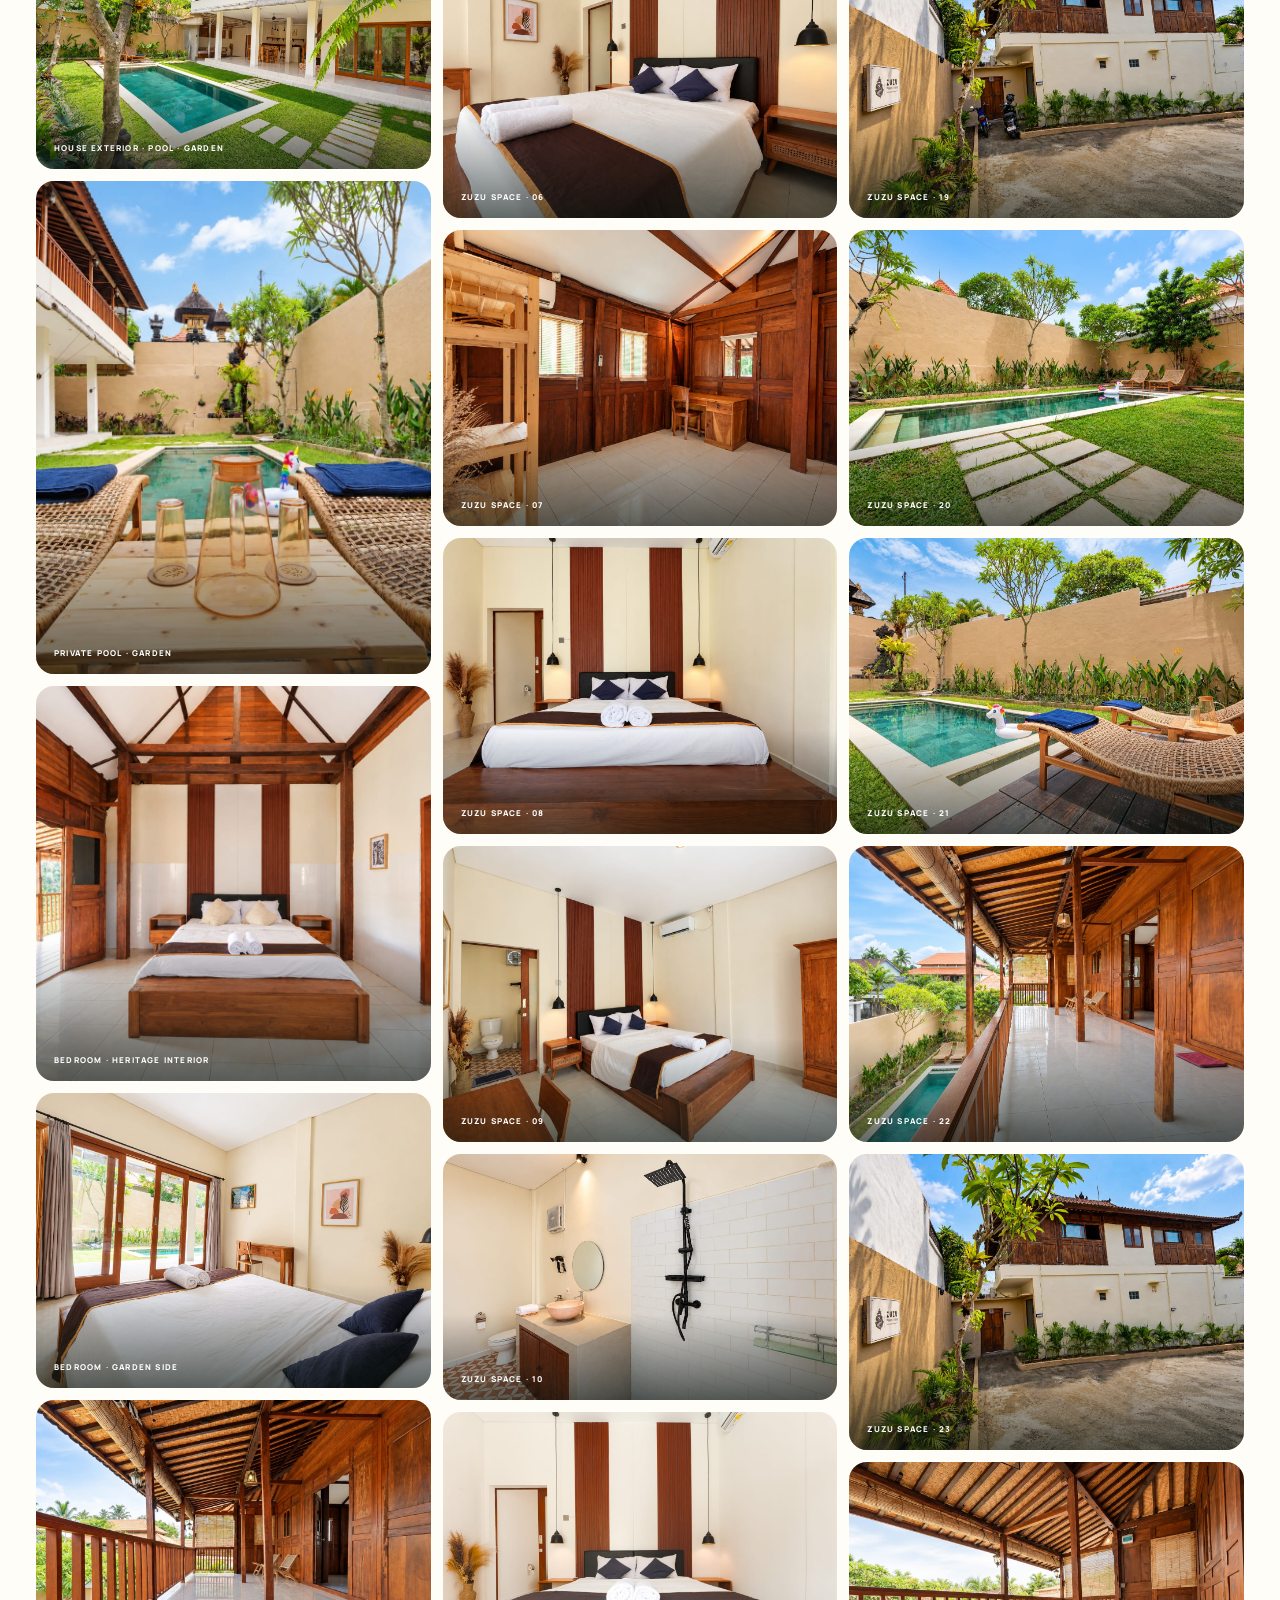
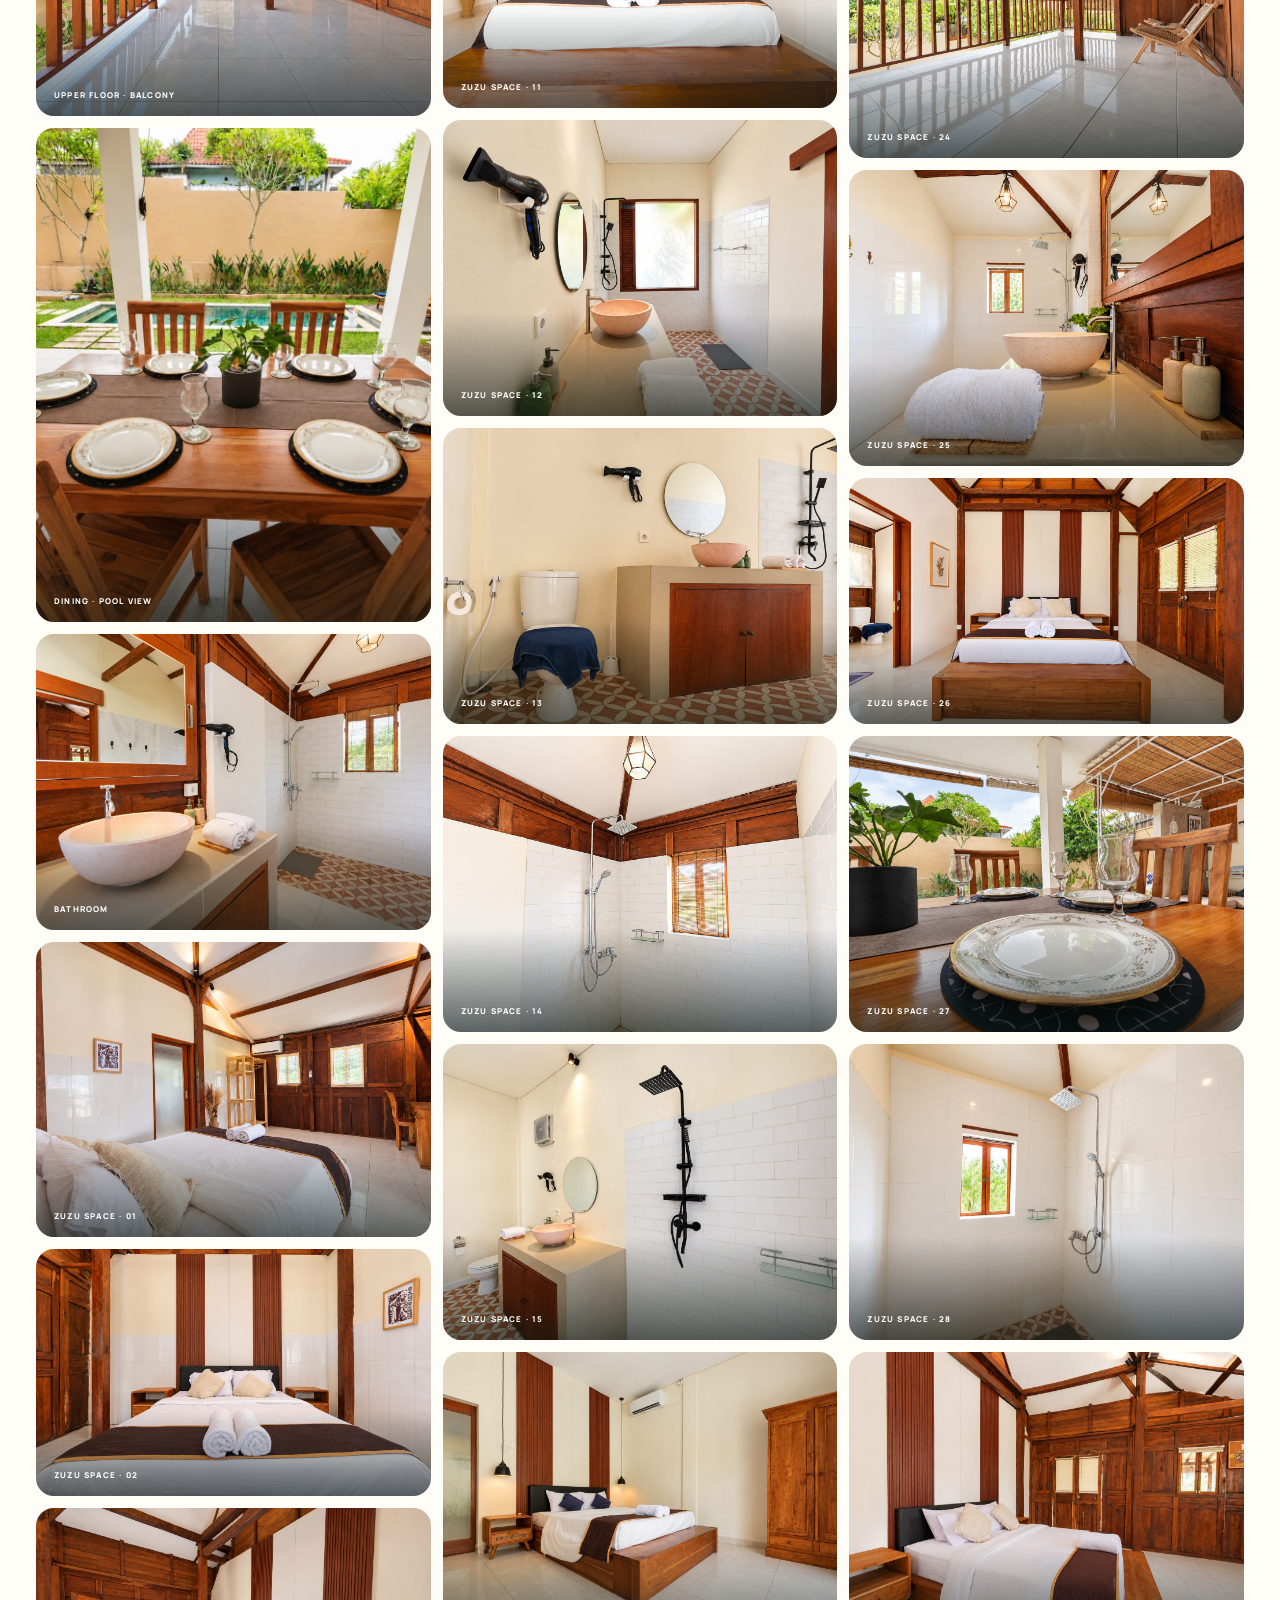
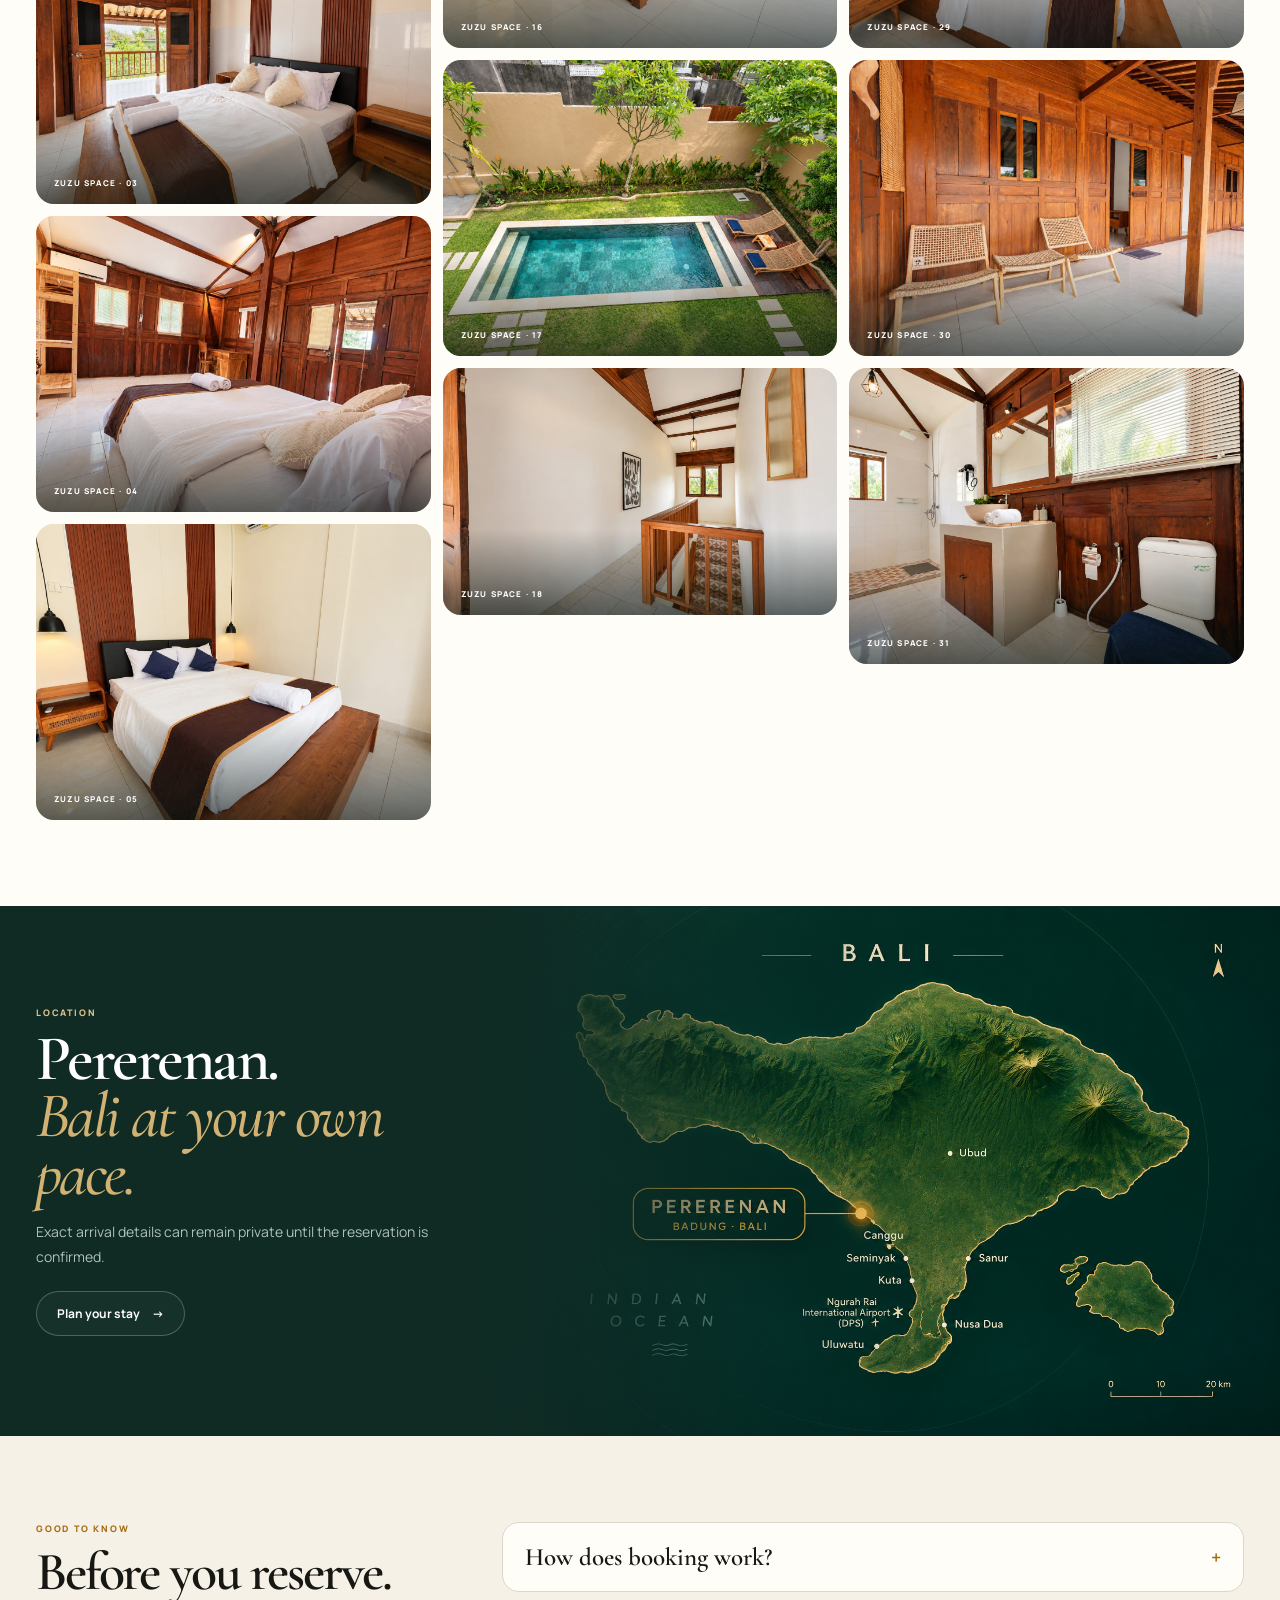
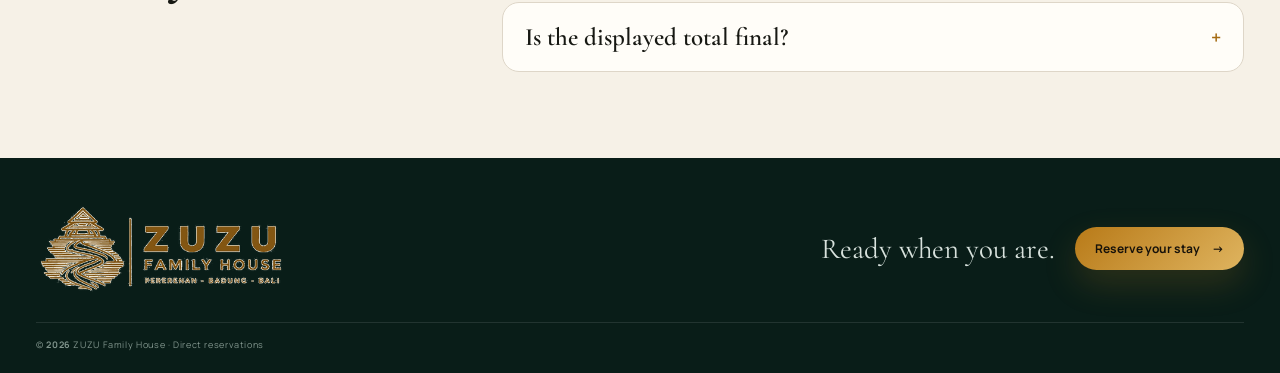
==== commit 97cfc91e: "Show complete ZUZU photo gallery" ====
--- a/index.html
+++ b/index.html
@@ -76,16 +76,47 @@
       <div class="container">
         <div class="gallery-heading">
           <div><div class="eyebrow">Gallery</div><h2>Every space.<br>Every view.</h2></div>
-          <p>Each bedroom, bathroom and outdoor area has its own character. Explore the house from the pool and garden to the upper floor, bedrooms and living spaces.</p>
+          <p>Every bedroom, bathroom, level and outdoor area is different. Browse the complete house — rooms, bathrooms, pool, garden, balcony, dining spaces and exterior views.</p>
         </div>
         <div class="zuzu-gallery">
-          <figure class="gallery-item gallery-wide"><img src="assets/gallery/zuzu-hero.jpg" alt="Exterior view of ZUZU Family House with private pool and garden" loading="lazy"><figcaption>House exterior · Pool · Garden</figcaption></figure>
-          <figure class="gallery-item gallery-wide"><img src="assets/gallery/zuzu-pool.jpg" alt="Private swimming pool and garden at ZUZU Family House" loading="lazy"><figcaption>Private pool · Garden view</figcaption></figure>
-          <figure class="gallery-item"><img src="assets/gallery/zuzu-bedroom-heritage.jpg" alt="Timber bedroom at ZUZU Family House" loading="lazy"><figcaption>Bedroom · Heritage interior</figcaption></figure>
-          <figure class="gallery-item"><img src="assets/gallery/zuzu-bedroom-garden.jpg" alt="Garden-facing bedroom at ZUZU Family House" loading="lazy"><figcaption>Bedroom · Garden view</figcaption></figure>
-          <figure class="gallery-item gallery-tall"><img src="assets/gallery/zuzu-balcony.jpg" alt="Upstairs timber balcony at ZUZU Family House" loading="lazy"><figcaption>Upper floor · Balcony</figcaption></figure>
-          <figure class="gallery-item"><img src="assets/gallery/zuzu-dining.jpg" alt="Dining area overlooking the pool at ZUZU Family House" loading="lazy"><figcaption>Dining · Pool view</figcaption></figure>
-          <figure class="gallery-item"><img src="assets/gallery/zuzu-bathroom.jpg" alt="Private bathroom with shower at ZUZU Family House" loading="lazy"><figcaption>Private bathroom</figcaption></figure>
+          <figure class="gallery-item gallery-wide"><img src="assets/gallery/zuzu-hero.jpg" alt="ZUZU Family House exterior with pool and garden" loading="lazy"><figcaption>House exterior · Pool · Garden</figcaption></figure>
+          <figure class="gallery-item gallery-wide"><img src="assets/gallery/zuzu-pool.jpg" alt="Private pool and garden at ZUZU Family House" loading="lazy"><figcaption>Private pool · Garden</figcaption></figure>
+          <figure class="gallery-item"><img src="assets/gallery/zuzu-bedroom-heritage.jpg" alt="Heritage timber bedroom at ZUZU Family House" loading="lazy"><figcaption>Bedroom · Heritage interior</figcaption></figure>
+          <figure class="gallery-item"><img src="assets/gallery/zuzu-bedroom-garden.jpg" alt="Garden-facing bedroom at ZUZU Family House" loading="lazy"><figcaption>Bedroom · Garden side</figcaption></figure>
+          <figure class="gallery-item"><img src="assets/gallery/zuzu-balcony.jpg" alt="Upper floor balcony at ZUZU Family House" loading="lazy"><figcaption>Upper floor · Balcony</figcaption></figure>
+          <figure class="gallery-item"><img src="assets/gallery/zuzu-dining.jpg" alt="Dining area at ZUZU Family House" loading="lazy"><figcaption>Dining · Pool view</figcaption></figure>
+          <figure class="gallery-item"><img src="assets/gallery/zuzu-bathroom.jpg" alt="Bathroom at ZUZU Family House" loading="lazy"><figcaption>Bathroom</figcaption></figure>
+          <figure class="gallery-item"><img src="assets/gallery/full/zuzu-full-01.jpg" alt="ZUZU Family House interior and property view 1" loading="lazy"><figcaption>ZUZU space · 01</figcaption></figure>
+          <figure class="gallery-item gallery-wide"><img src="assets/gallery/full/zuzu-full-02.jpg" alt="ZUZU Family House interior and property view 2" loading="lazy"><figcaption>ZUZU space · 02</figcaption></figure>
+          <figure class="gallery-item"><img src="assets/gallery/full/zuzu-full-03.jpg" alt="ZUZU Family House interior and property view 3" loading="lazy"><figcaption>ZUZU space · 03</figcaption></figure>
+          <figure class="gallery-item"><img src="assets/gallery/full/zuzu-full-04.jpg" alt="ZUZU Family House interior and property view 4" loading="lazy"><figcaption>ZUZU space · 04</figcaption></figure>
+          <figure class="gallery-item"><img src="assets/gallery/full/zuzu-full-05.jpg" alt="ZUZU Family House interior and property view 5" loading="lazy"><figcaption>ZUZU space · 05</figcaption></figure>
+          <figure class="gallery-item"><img src="assets/gallery/full/zuzu-full-06.jpg" alt="ZUZU Family House interior and property view 6" loading="lazy"><figcaption>ZUZU space · 06</figcaption></figure>
+          <figure class="gallery-item"><img src="assets/gallery/full/zuzu-full-07.jpg" alt="ZUZU Family House interior and property view 7" loading="lazy"><figcaption>ZUZU space · 07</figcaption></figure>
+          <figure class="gallery-item"><img src="assets/gallery/full/zuzu-full-08.jpg" alt="ZUZU Family House interior and property view 8" loading="lazy"><figcaption>ZUZU space · 08</figcaption></figure>
+          <figure class="gallery-item"><img src="assets/gallery/full/zuzu-full-09.jpg" alt="ZUZU Family House interior and property view 9" loading="lazy"><figcaption>ZUZU space · 09</figcaption></figure>
+          <figure class="gallery-item gallery-wide"><img src="assets/gallery/full/zuzu-full-10.jpg" alt="ZUZU Family House interior and property view 10" loading="lazy"><figcaption>ZUZU space · 10</figcaption></figure>
+          <figure class="gallery-item"><img src="assets/gallery/full/zuzu-full-11.jpg" alt="ZUZU Family House interior and property view 11" loading="lazy"><figcaption>ZUZU space · 11</figcaption></figure>
+          <figure class="gallery-item"><img src="assets/gallery/full/zuzu-full-12.jpg" alt="ZUZU Family House interior and property view 12" loading="lazy"><figcaption>ZUZU space · 12</figcaption></figure>
+          <figure class="gallery-item"><img src="assets/gallery/full/zuzu-full-13.jpg" alt="ZUZU Family House interior and property view 13" loading="lazy"><figcaption>ZUZU space · 13</figcaption></figure>
+          <figure class="gallery-item"><img src="assets/gallery/full/zuzu-full-14.jpg" alt="ZUZU Family House interior and property view 14" loading="lazy"><figcaption>ZUZU space · 14</figcaption></figure>
+          <figure class="gallery-item"><img src="assets/gallery/full/zuzu-full-15.jpg" alt="ZUZU Family House interior and property view 15" loading="lazy"><figcaption>ZUZU space · 15</figcaption></figure>
+          <figure class="gallery-item"><img src="assets/gallery/full/zuzu-full-16.jpg" alt="ZUZU Family House interior and property view 16" loading="lazy"><figcaption>ZUZU space · 16</figcaption></figure>
+          <figure class="gallery-item"><img src="assets/gallery/full/zuzu-full-17.jpg" alt="ZUZU Family House interior and property view 17" loading="lazy"><figcaption>ZUZU space · 17</figcaption></figure>
+          <figure class="gallery-item gallery-wide"><img src="assets/gallery/full/zuzu-full-18.jpg" alt="ZUZU Family House interior and property view 18" loading="lazy"><figcaption>ZUZU space · 18</figcaption></figure>
+          <figure class="gallery-item"><img src="assets/gallery/full/zuzu-full-19.jpg" alt="ZUZU Family House interior and property view 19" loading="lazy"><figcaption>ZUZU space · 19</figcaption></figure>
+          <figure class="gallery-item"><img src="assets/gallery/full/zuzu-full-20.jpg" alt="ZUZU Family House interior and property view 20" loading="lazy"><figcaption>ZUZU space · 20</figcaption></figure>
+          <figure class="gallery-item"><img src="assets/gallery/full/zuzu-full-21.jpg" alt="ZUZU Family House interior and property view 21" loading="lazy"><figcaption>ZUZU space · 21</figcaption></figure>
+          <figure class="gallery-item"><img src="assets/gallery/full/zuzu-full-22.jpg" alt="ZUZU Family House interior and property view 22" loading="lazy"><figcaption>ZUZU space · 22</figcaption></figure>
+          <figure class="gallery-item"><img src="assets/gallery/full/zuzu-full-23.jpg" alt="ZUZU Family House interior and property view 23" loading="lazy"><figcaption>ZUZU space · 23</figcaption></figure>
+          <figure class="gallery-item"><img src="assets/gallery/full/zuzu-full-24.jpg" alt="ZUZU Family House interior and property view 24" loading="lazy"><figcaption>ZUZU space · 24</figcaption></figure>
+          <figure class="gallery-item"><img src="assets/gallery/full/zuzu-full-25.jpg" alt="ZUZU Family House interior and property view 25" loading="lazy"><figcaption>ZUZU space · 25</figcaption></figure>
+          <figure class="gallery-item gallery-wide"><img src="assets/gallery/full/zuzu-full-26.jpg" alt="ZUZU Family House interior and property view 26" loading="lazy"><figcaption>ZUZU space · 26</figcaption></figure>
+          <figure class="gallery-item"><img src="assets/gallery/full/zuzu-full-27.jpg" alt="ZUZU Family House interior and property view 27" loading="lazy"><figcaption>ZUZU space · 27</figcaption></figure>
+          <figure class="gallery-item"><img src="assets/gallery/full/zuzu-full-28.jpg" alt="ZUZU Family House interior and property view 28" loading="lazy"><figcaption>ZUZU space · 28</figcaption></figure>
+          <figure class="gallery-item"><img src="assets/gallery/full/zuzu-full-29.jpg" alt="ZUZU Family House interior and property view 29" loading="lazy"><figcaption>ZUZU space · 29</figcaption></figure>
+          <figure class="gallery-item"><img src="assets/gallery/full/zuzu-full-30.jpg" alt="ZUZU Family House interior and property view 30" loading="lazy"><figcaption>ZUZU space · 30</figcaption></figure>
+          <figure class="gallery-item"><img src="assets/gallery/full/zuzu-full-31.jpg" alt="ZUZU Family House interior and property view 31" loading="lazy"><figcaption>ZUZU space · 31</figcaption></figure>
         </div>
       </div>
     </section>
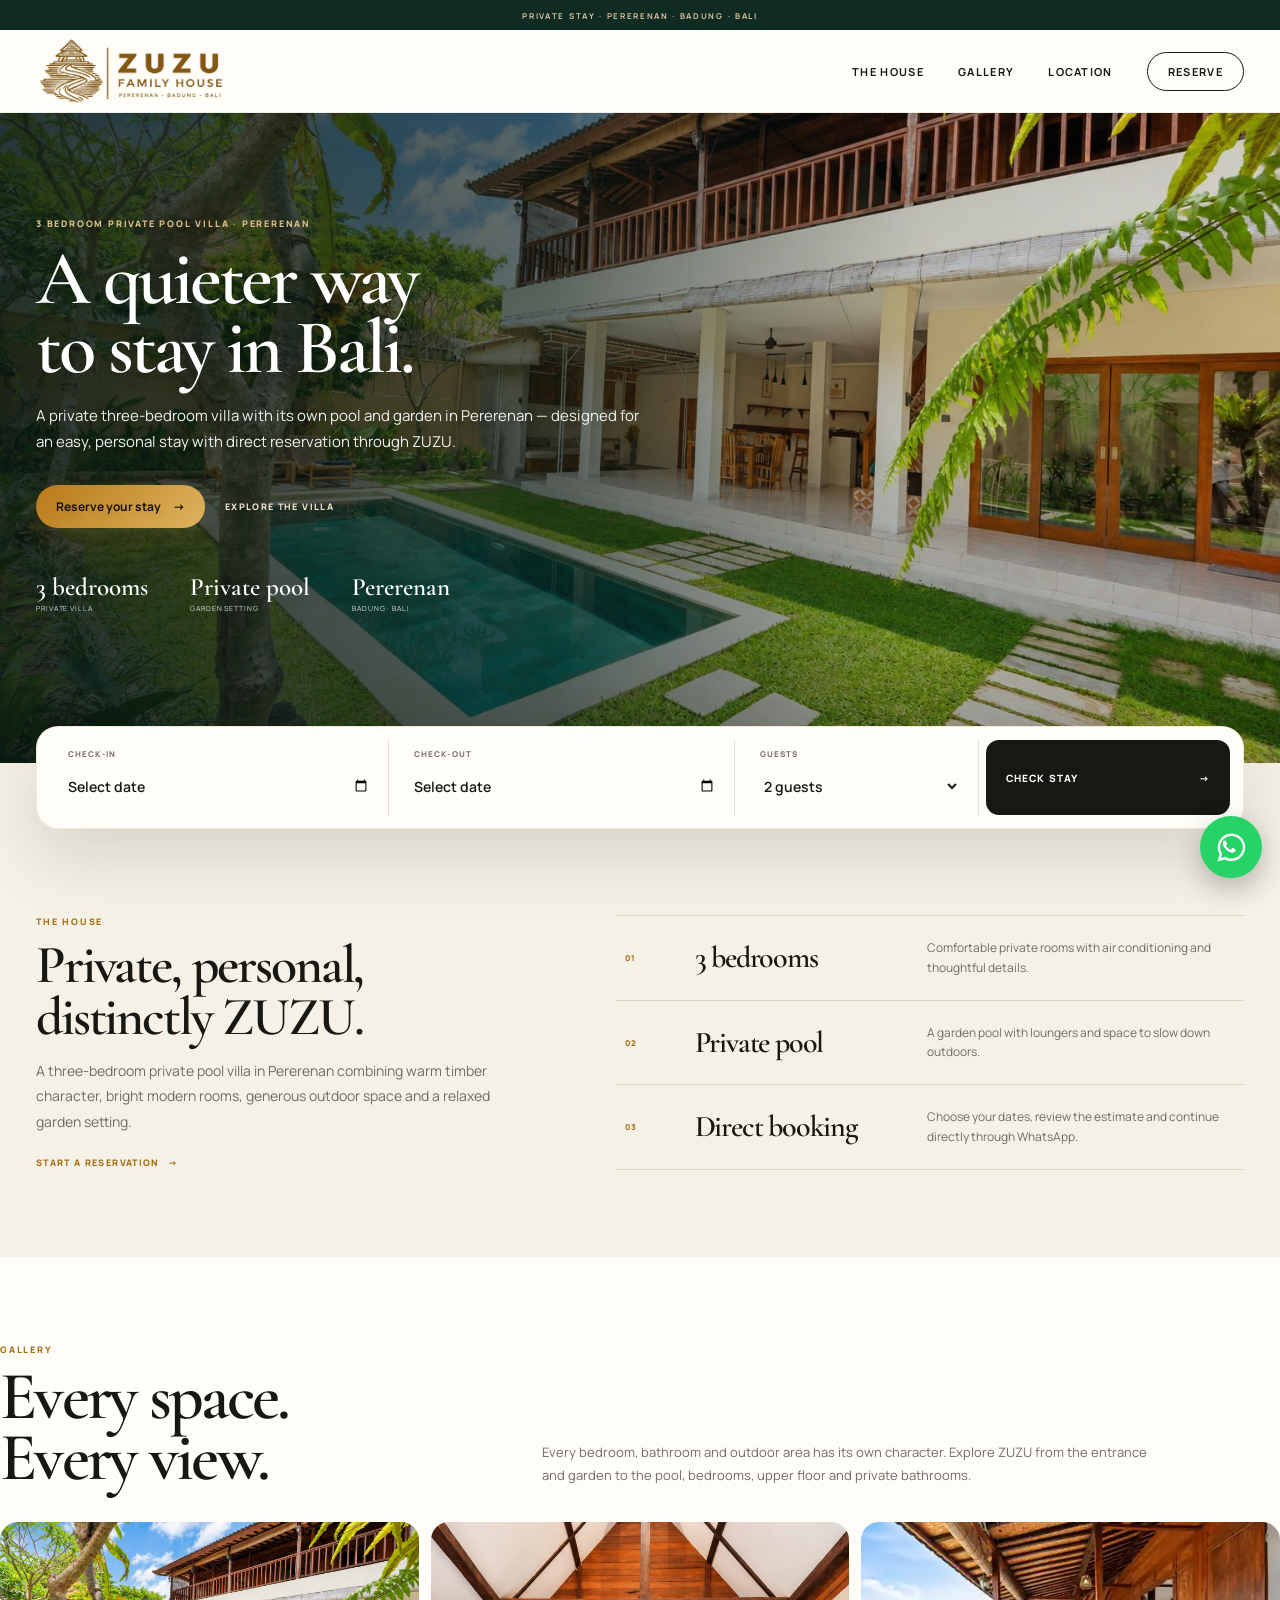
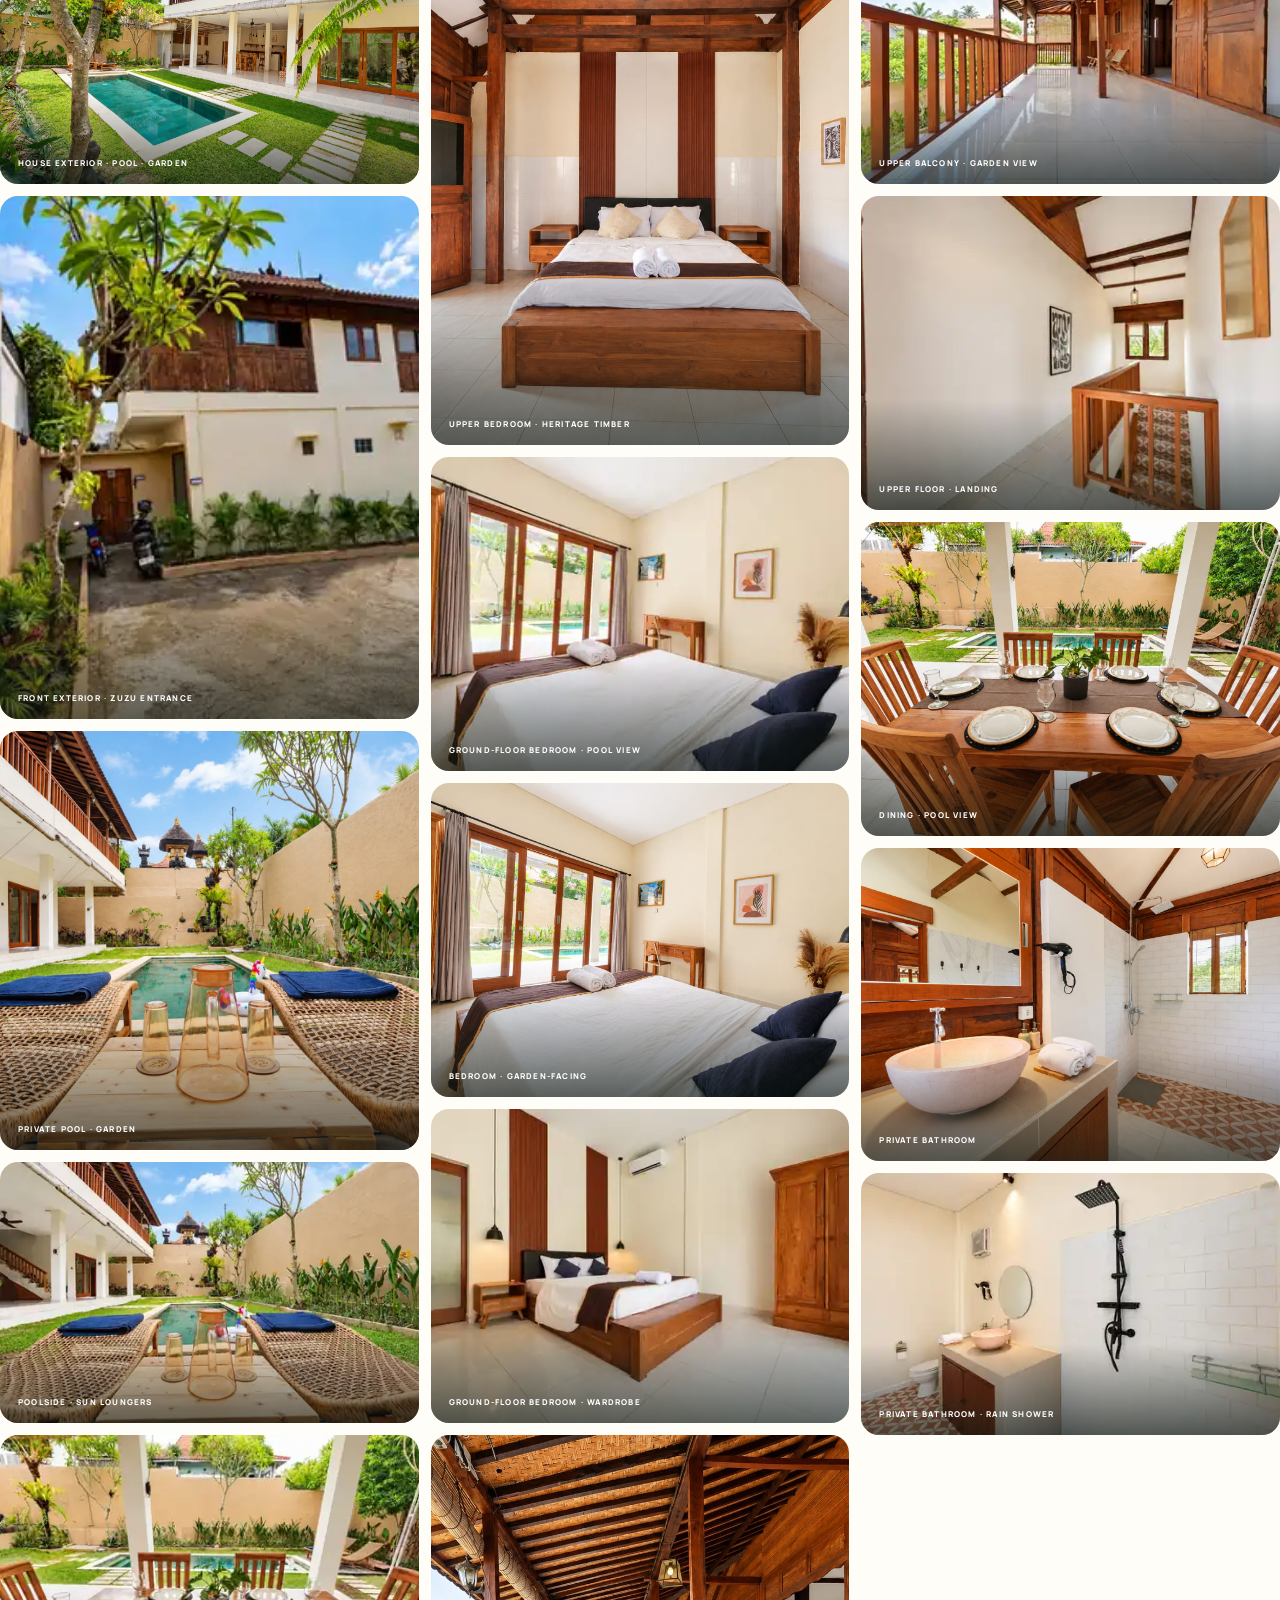
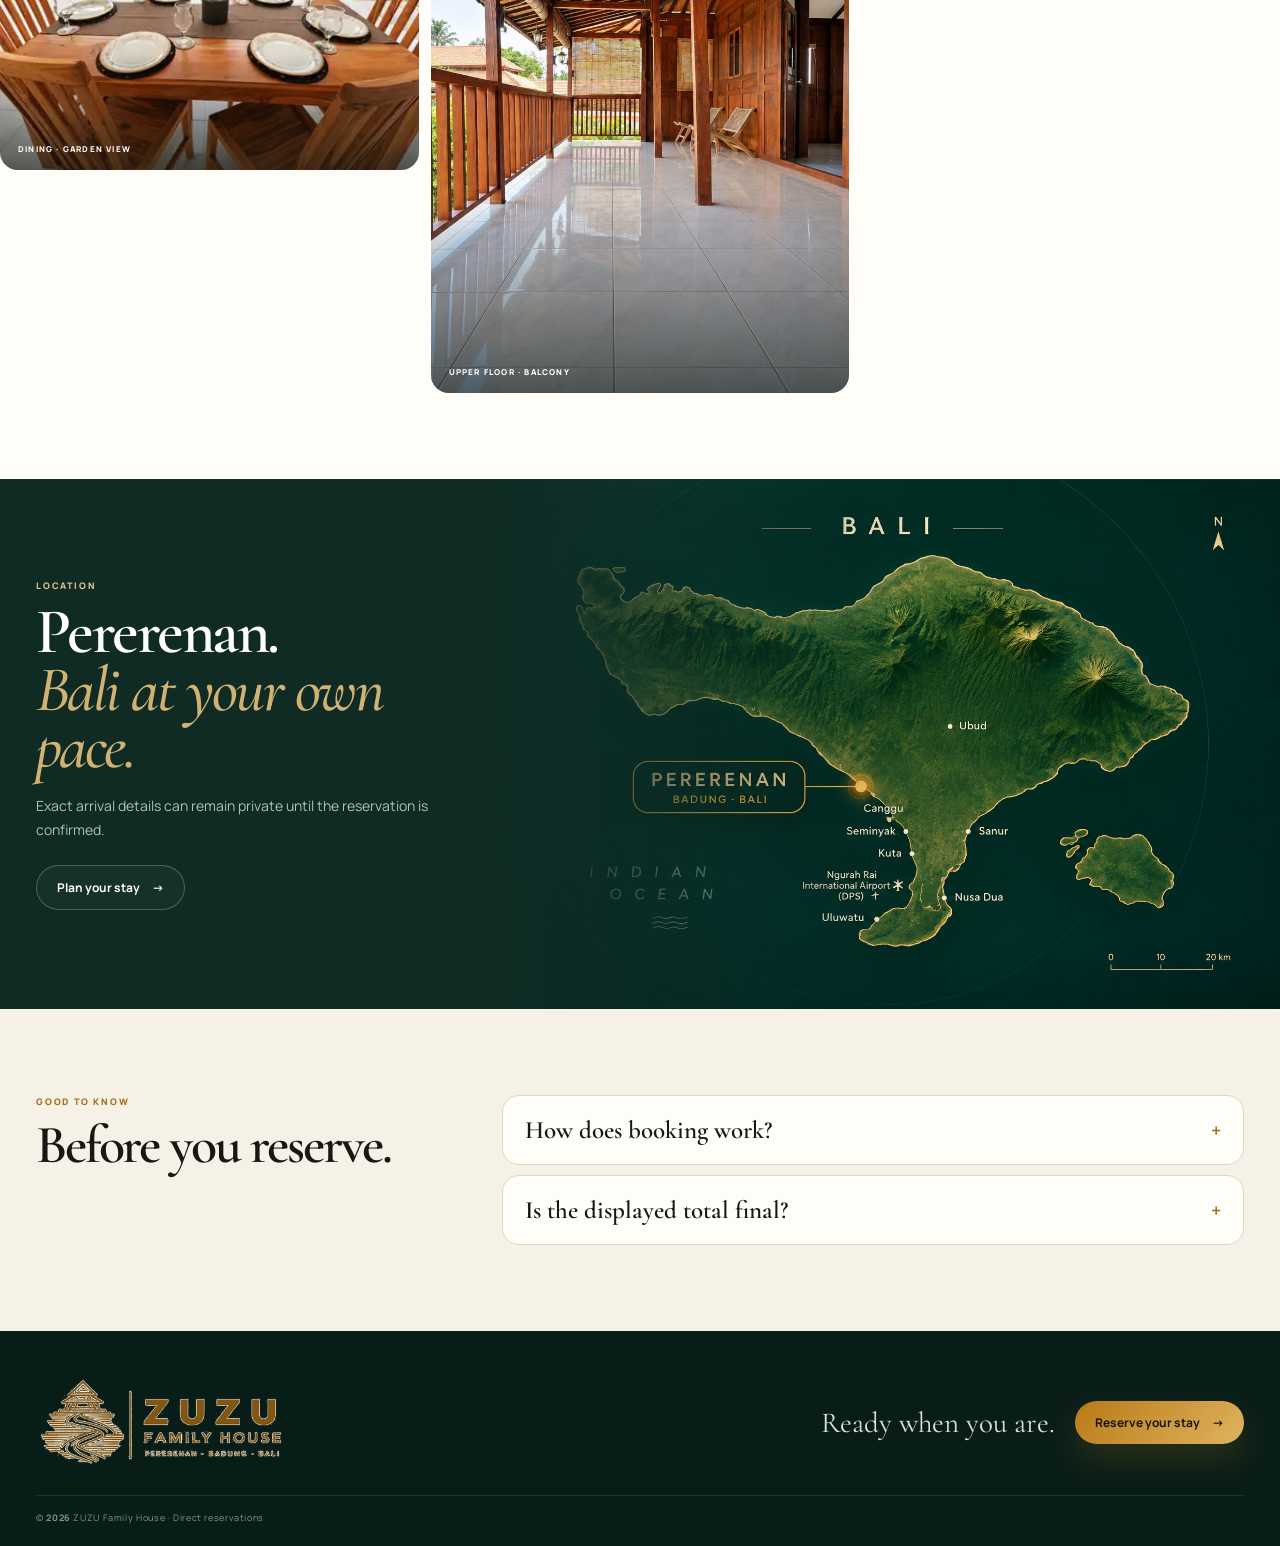
==== commit e72987ad: "Build complete ZUZU property gallery from owner photos" ====
--- a/index.html
+++ b/index.html
@@ -73,50 +73,27 @@
     </section>
 
     <section class="section gallery-section" id="gallery">
-      <div class="container">
+      <div class="shell">
         <div class="gallery-heading">
           <div><div class="eyebrow">Gallery</div><h2>Every space.<br>Every view.</h2></div>
-          <p>Every bedroom, bathroom, level and outdoor area is different. Browse the complete house — rooms, bathrooms, pool, garden, balcony, dining spaces and exterior views.</p>
+          <p>Every bedroom, bathroom and outdoor area has its own character. Explore ZUZU from the entrance and garden to the pool, bedrooms, upper floor and private bathrooms.</p>
         </div>
         <div class="zuzu-gallery">
-          <figure class="gallery-item gallery-wide"><img src="assets/gallery/zuzu-hero.jpg" alt="ZUZU Family House exterior with pool and garden" loading="lazy"><figcaption>House exterior · Pool · Garden</figcaption></figure>
-          <figure class="gallery-item gallery-wide"><img src="assets/gallery/zuzu-pool.jpg" alt="Private pool and garden at ZUZU Family House" loading="lazy"><figcaption>Private pool · Garden</figcaption></figure>
-          <figure class="gallery-item"><img src="assets/gallery/zuzu-bedroom-heritage.jpg" alt="Heritage timber bedroom at ZUZU Family House" loading="lazy"><figcaption>Bedroom · Heritage interior</figcaption></figure>
-          <figure class="gallery-item"><img src="assets/gallery/zuzu-bedroom-garden.jpg" alt="Garden-facing bedroom at ZUZU Family House" loading="lazy"><figcaption>Bedroom · Garden side</figcaption></figure>
-          <figure class="gallery-item"><img src="assets/gallery/zuzu-balcony.jpg" alt="Upper floor balcony at ZUZU Family House" loading="lazy"><figcaption>Upper floor · Balcony</figcaption></figure>
-          <figure class="gallery-item"><img src="assets/gallery/zuzu-dining.jpg" alt="Dining area at ZUZU Family House" loading="lazy"><figcaption>Dining · Pool view</figcaption></figure>
-          <figure class="gallery-item"><img src="assets/gallery/zuzu-bathroom.jpg" alt="Bathroom at ZUZU Family House" loading="lazy"><figcaption>Bathroom</figcaption></figure>
-          <figure class="gallery-item"><img src="assets/gallery/full/zuzu-full-01.jpg" alt="ZUZU Family House interior and property view 1" loading="lazy"><figcaption>ZUZU space · 01</figcaption></figure>
-          <figure class="gallery-item gallery-wide"><img src="assets/gallery/full/zuzu-full-02.jpg" alt="ZUZU Family House interior and property view 2" loading="lazy"><figcaption>ZUZU space · 02</figcaption></figure>
-          <figure class="gallery-item"><img src="assets/gallery/full/zuzu-full-03.jpg" alt="ZUZU Family House interior and property view 3" loading="lazy"><figcaption>ZUZU space · 03</figcaption></figure>
-          <figure class="gallery-item"><img src="assets/gallery/full/zuzu-full-04.jpg" alt="ZUZU Family House interior and property view 4" loading="lazy"><figcaption>ZUZU space · 04</figcaption></figure>
-          <figure class="gallery-item"><img src="assets/gallery/full/zuzu-full-05.jpg" alt="ZUZU Family House interior and property view 5" loading="lazy"><figcaption>ZUZU space · 05</figcaption></figure>
-          <figure class="gallery-item"><img src="assets/gallery/full/zuzu-full-06.jpg" alt="ZUZU Family House interior and property view 6" loading="lazy"><figcaption>ZUZU space · 06</figcaption></figure>
-          <figure class="gallery-item"><img src="assets/gallery/full/zuzu-full-07.jpg" alt="ZUZU Family House interior and property view 7" loading="lazy"><figcaption>ZUZU space · 07</figcaption></figure>
-          <figure class="gallery-item"><img src="assets/gallery/full/zuzu-full-08.jpg" alt="ZUZU Family House interior and property view 8" loading="lazy"><figcaption>ZUZU space · 08</figcaption></figure>
-          <figure class="gallery-item"><img src="assets/gallery/full/zuzu-full-09.jpg" alt="ZUZU Family House interior and property view 9" loading="lazy"><figcaption>ZUZU space · 09</figcaption></figure>
-          <figure class="gallery-item gallery-wide"><img src="assets/gallery/full/zuzu-full-10.jpg" alt="ZUZU Family House interior and property view 10" loading="lazy"><figcaption>ZUZU space · 10</figcaption></figure>
-          <figure class="gallery-item"><img src="assets/gallery/full/zuzu-full-11.jpg" alt="ZUZU Family House interior and property view 11" loading="lazy"><figcaption>ZUZU space · 11</figcaption></figure>
-          <figure class="gallery-item"><img src="assets/gallery/full/zuzu-full-12.jpg" alt="ZUZU Family House interior and property view 12" loading="lazy"><figcaption>ZUZU space · 12</figcaption></figure>
-          <figure class="gallery-item"><img src="assets/gallery/full/zuzu-full-13.jpg" alt="ZUZU Family House interior and property view 13" loading="lazy"><figcaption>ZUZU space · 13</figcaption></figure>
-          <figure class="gallery-item"><img src="assets/gallery/full/zuzu-full-14.jpg" alt="ZUZU Family House interior and property view 14" loading="lazy"><figcaption>ZUZU space · 14</figcaption></figure>
-          <figure class="gallery-item"><img src="assets/gallery/full/zuzu-full-15.jpg" alt="ZUZU Family House interior and property view 15" loading="lazy"><figcaption>ZUZU space · 15</figcaption></figure>
-          <figure class="gallery-item"><img src="assets/gallery/full/zuzu-full-16.jpg" alt="ZUZU Family House interior and property view 16" loading="lazy"><figcaption>ZUZU space · 16</figcaption></figure>
-          <figure class="gallery-item"><img src="assets/gallery/full/zuzu-full-17.jpg" alt="ZUZU Family House interior and property view 17" loading="lazy"><figcaption>ZUZU space · 17</figcaption></figure>
-          <figure class="gallery-item gallery-wide"><img src="assets/gallery/full/zuzu-full-18.jpg" alt="ZUZU Family House interior and property view 18" loading="lazy"><figcaption>ZUZU space · 18</figcaption></figure>
-          <figure class="gallery-item"><img src="assets/gallery/full/zuzu-full-19.jpg" alt="ZUZU Family House interior and property view 19" loading="lazy"><figcaption>ZUZU space · 19</figcaption></figure>
-          <figure class="gallery-item"><img src="assets/gallery/full/zuzu-full-20.jpg" alt="ZUZU Family House interior and property view 20" loading="lazy"><figcaption>ZUZU space · 20</figcaption></figure>
-          <figure class="gallery-item"><img src="assets/gallery/full/zuzu-full-21.jpg" alt="ZUZU Family House interior and property view 21" loading="lazy"><figcaption>ZUZU space · 21</figcaption></figure>
-          <figure class="gallery-item"><img src="assets/gallery/full/zuzu-full-22.jpg" alt="ZUZU Family House interior and property view 22" loading="lazy"><figcaption>ZUZU space · 22</figcaption></figure>
-          <figure class="gallery-item"><img src="assets/gallery/full/zuzu-full-23.jpg" alt="ZUZU Family House interior and property view 23" loading="lazy"><figcaption>ZUZU space · 23</figcaption></figure>
-          <figure class="gallery-item"><img src="assets/gallery/full/zuzu-full-24.jpg" alt="ZUZU Family House interior and property view 24" loading="lazy"><figcaption>ZUZU space · 24</figcaption></figure>
-          <figure class="gallery-item"><img src="assets/gallery/full/zuzu-full-25.jpg" alt="ZUZU Family House interior and property view 25" loading="lazy"><figcaption>ZUZU space · 25</figcaption></figure>
-          <figure class="gallery-item gallery-wide"><img src="assets/gallery/full/zuzu-full-26.jpg" alt="ZUZU Family House interior and property view 26" loading="lazy"><figcaption>ZUZU space · 26</figcaption></figure>
-          <figure class="gallery-item"><img src="assets/gallery/full/zuzu-full-27.jpg" alt="ZUZU Family House interior and property view 27" loading="lazy"><figcaption>ZUZU space · 27</figcaption></figure>
-          <figure class="gallery-item"><img src="assets/gallery/full/zuzu-full-28.jpg" alt="ZUZU Family House interior and property view 28" loading="lazy"><figcaption>ZUZU space · 28</figcaption></figure>
-          <figure class="gallery-item"><img src="assets/gallery/full/zuzu-full-29.jpg" alt="ZUZU Family House interior and property view 29" loading="lazy"><figcaption>ZUZU space · 29</figcaption></figure>
-          <figure class="gallery-item"><img src="assets/gallery/full/zuzu-full-30.jpg" alt="ZUZU Family House interior and property view 30" loading="lazy"><figcaption>ZUZU space · 30</figcaption></figure>
-          <figure class="gallery-item"><img src="assets/gallery/full/zuzu-full-31.jpg" alt="ZUZU Family House interior and property view 31" loading="lazy"><figcaption>ZUZU space · 31</figcaption></figure>
+          <figure class="gallery-item gallery-wide"><img src="assets/gallery/zuzu-hero.jpg" alt="ZUZU Family House exterior with private pool and garden" loading="lazy" decoding="async"><figcaption>House exterior · Pool · Garden</figcaption></figure>
+          <figure class="gallery-item"><img src="[data-uri]" alt="Front exterior and entrance of ZUZU Family House" loading="lazy" decoding="async"><figcaption>Front exterior · ZUZU entrance</figcaption></figure>
+          <figure class="gallery-item gallery-wide"><img src="assets/gallery/zuzu-pool.jpg" alt="Private swimming pool and garden at ZUZU Family House" loading="lazy" decoding="async"><figcaption>Private pool · Garden</figcaption></figure>
+          <figure class="gallery-item gallery-wide"><img src="[data-uri]" alt="Private pool and sun loungers in the garden" loading="lazy" decoding="async"><figcaption>Poolside · Sun loungers</figcaption></figure>
+          <figure class="gallery-item"><img src="[data-uri]" alt="Dining table overlooking the pool and garden" loading="lazy" decoding="async"><figcaption>Dining · Garden view</figcaption></figure>
+          <figure class="gallery-item"><img src="assets/gallery/zuzu-bedroom-heritage.jpg" alt="Timber bedroom at ZUZU Family House" loading="lazy" decoding="async"><figcaption>Upper bedroom · Heritage timber</figcaption></figure>
+          <figure class="gallery-item"><img src="[data-uri]" alt="Ground-floor bedroom with direct view toward the pool" loading="lazy" decoding="async"><figcaption>Ground-floor bedroom · Pool view</figcaption></figure>
+          <figure class="gallery-item"><img src="assets/gallery/zuzu-bedroom-garden.jpg" alt="Garden-facing bedroom at ZUZU Family House" loading="lazy" decoding="async"><figcaption>Bedroom · Garden-facing</figcaption></figure>
+          <figure class="gallery-item"><img src="[data-uri]" alt="Ground-floor bedroom with wardrobe and private bathroom access" loading="lazy" decoding="async"><figcaption>Ground-floor bedroom · Wardrobe</figcaption></figure>
+          <figure class="gallery-item gallery-tall"><img src="assets/gallery/zuzu-balcony.jpg" alt="Upstairs timber balcony at ZUZU Family House" loading="lazy" decoding="async"><figcaption>Upper floor · Balcony</figcaption></figure>
+          <figure class="gallery-item gallery-wide"><img src="[data-uri]" alt="Long upper balcony overlooking the garden and pool" loading="lazy" decoding="async"><figcaption>Upper balcony · Garden view</figcaption></figure>
+          <figure class="gallery-item"><img src="[data-uri]" alt="Upper-floor landing and staircase at ZUZU Family House" loading="lazy" decoding="async"><figcaption>Upper floor · Landing</figcaption></figure>
+          <figure class="gallery-item"><img src="assets/gallery/zuzu-dining.jpg" alt="Dining area overlooking the pool at ZUZU Family House" loading="lazy" decoding="async"><figcaption>Dining · Pool view</figcaption></figure>
+          <figure class="gallery-item"><img src="assets/gallery/zuzu-bathroom.jpg" alt="Private bathroom with shower at ZUZU Family House" loading="lazy" decoding="async"><figcaption>Private bathroom</figcaption></figure>
+          <figure class="gallery-item gallery-wide"><img src="[data-uri]" alt="Private bathroom with black rain shower and vanity" loading="lazy" decoding="async"><figcaption>Private bathroom · Rain shower</figcaption></figure>
         </div>
       </div>
     </section>
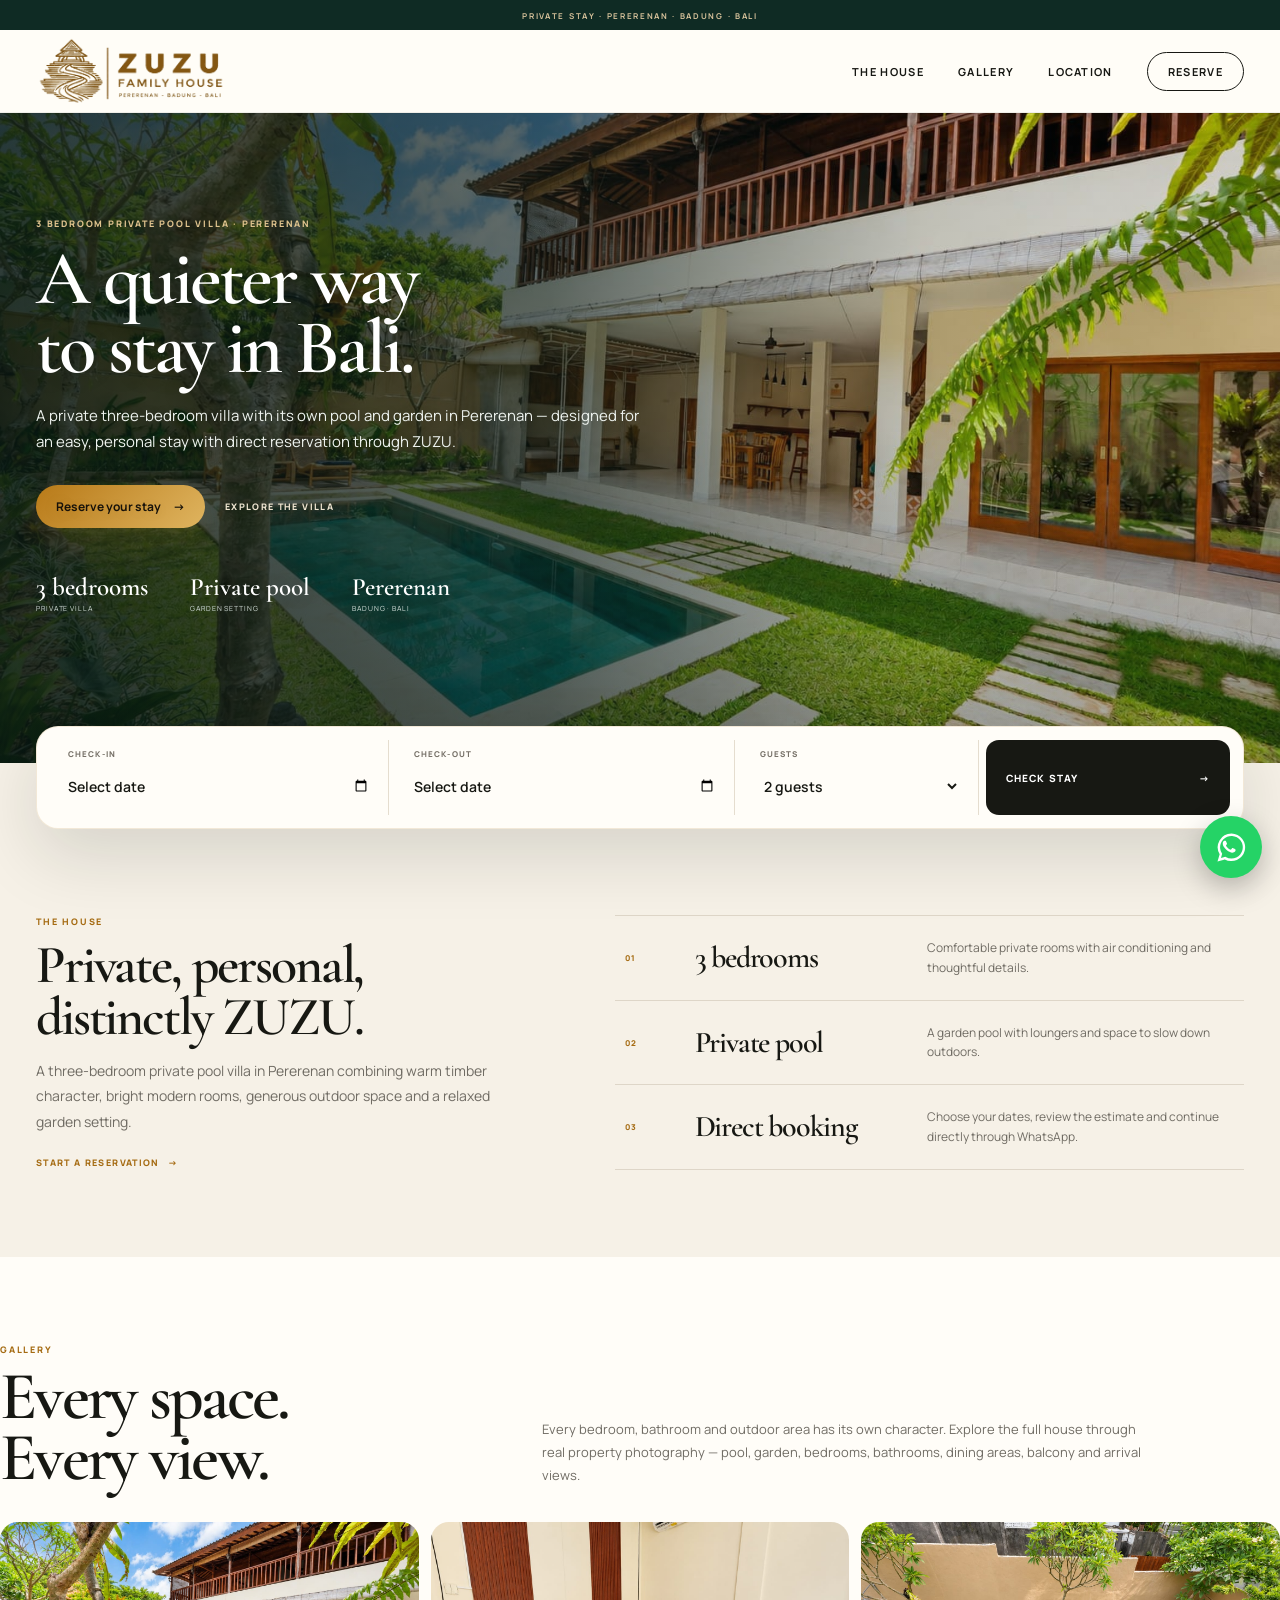
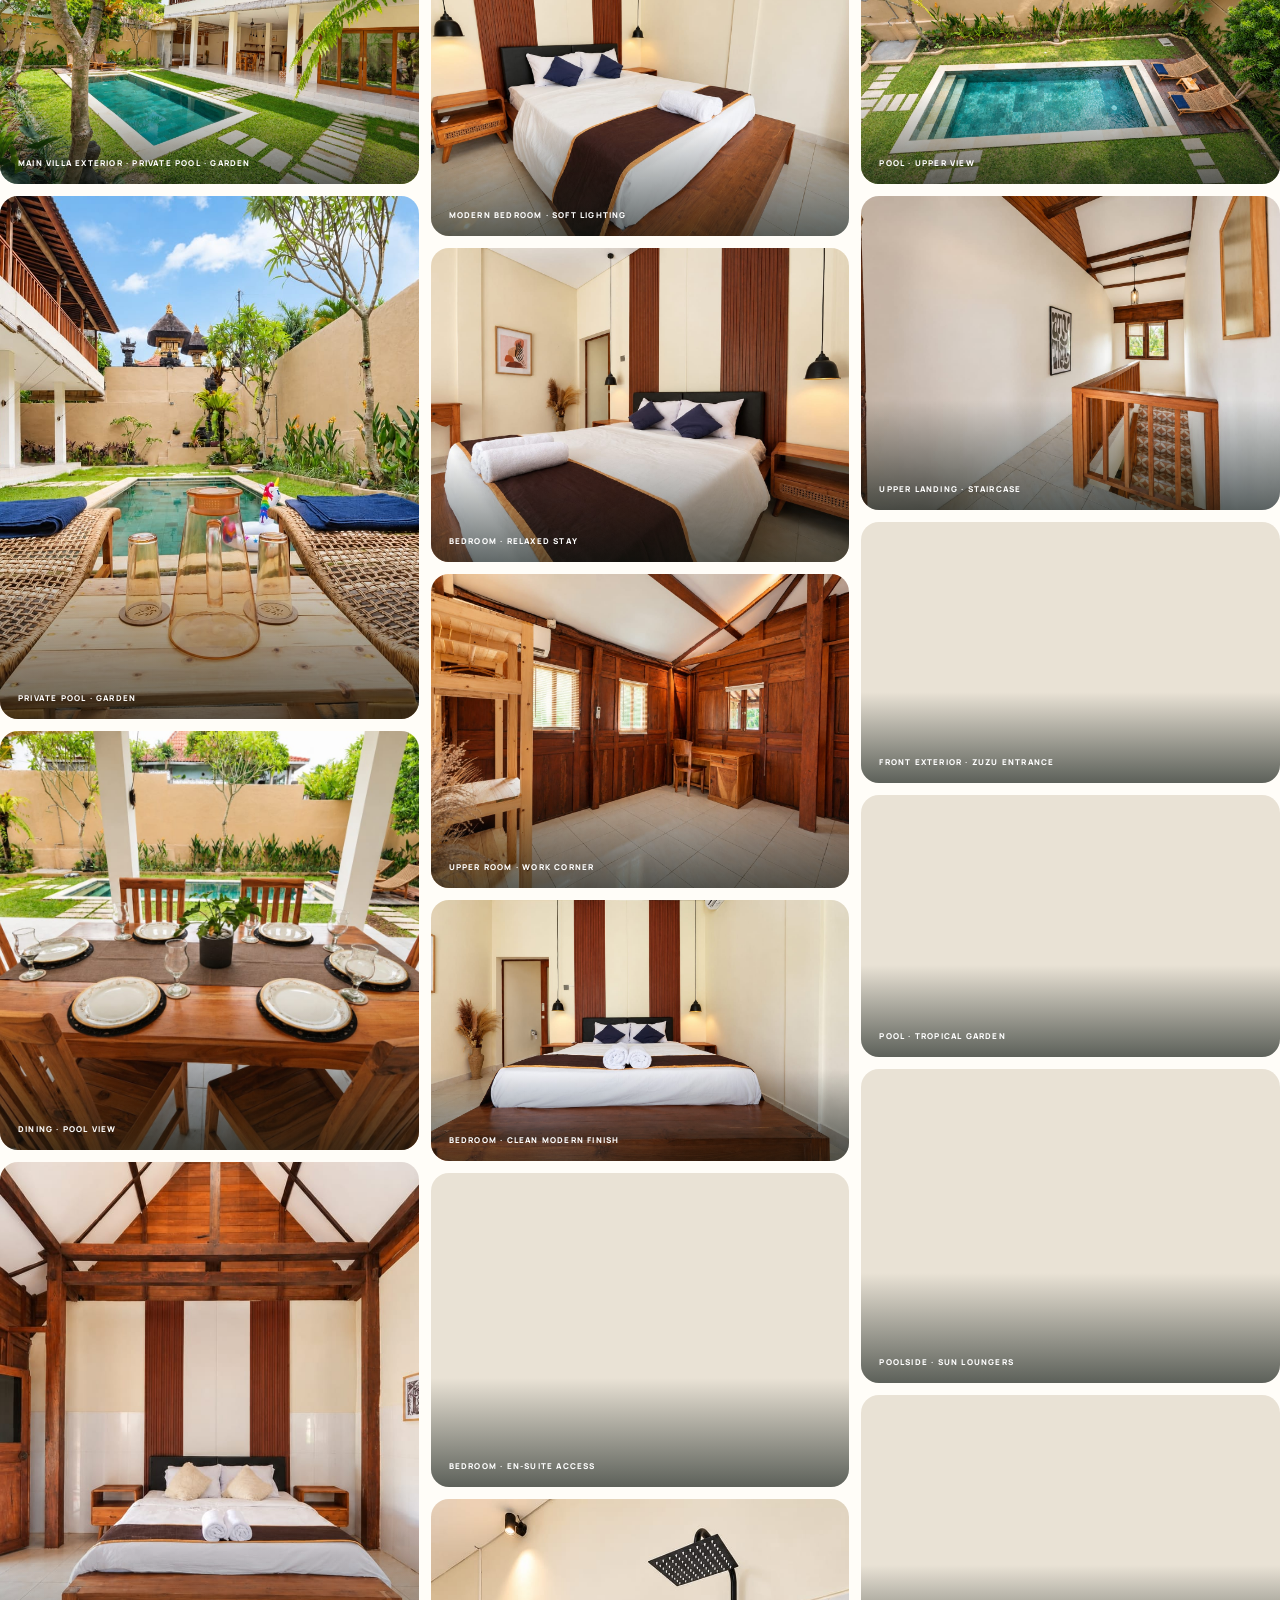
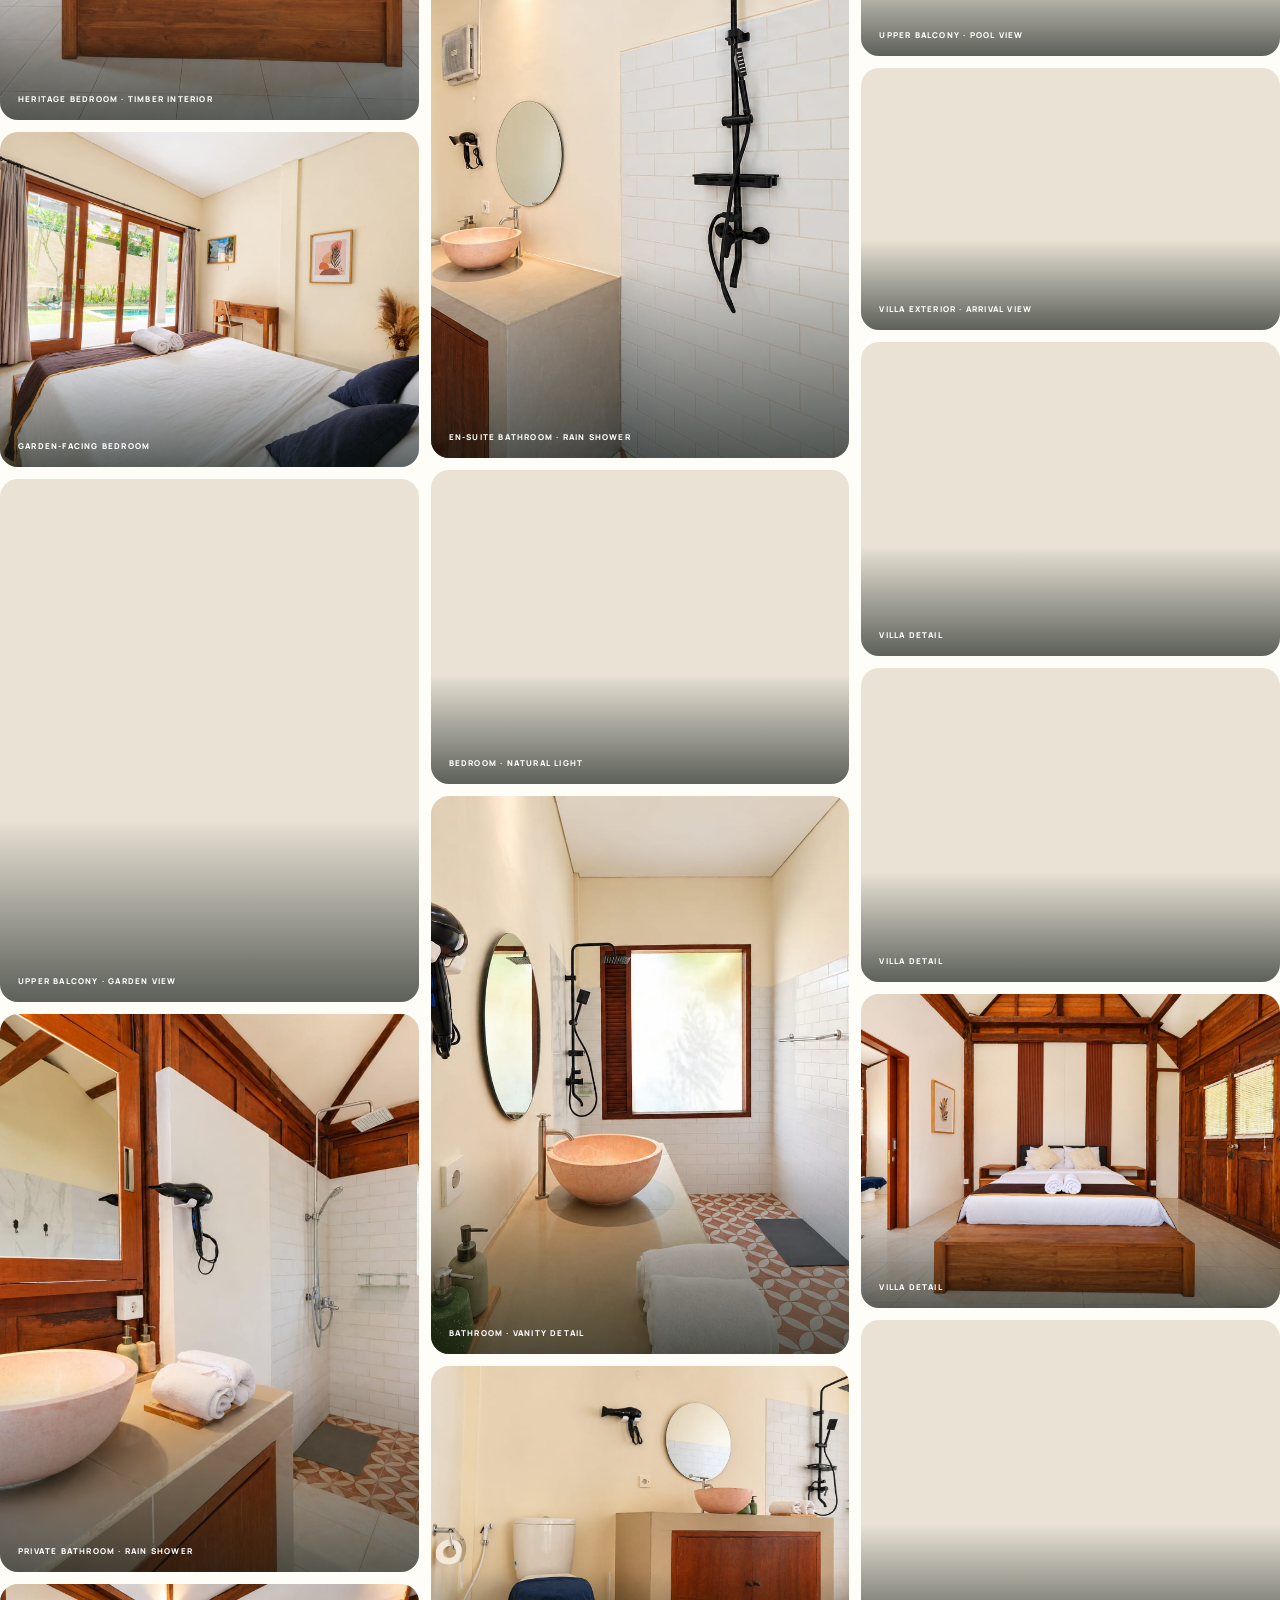
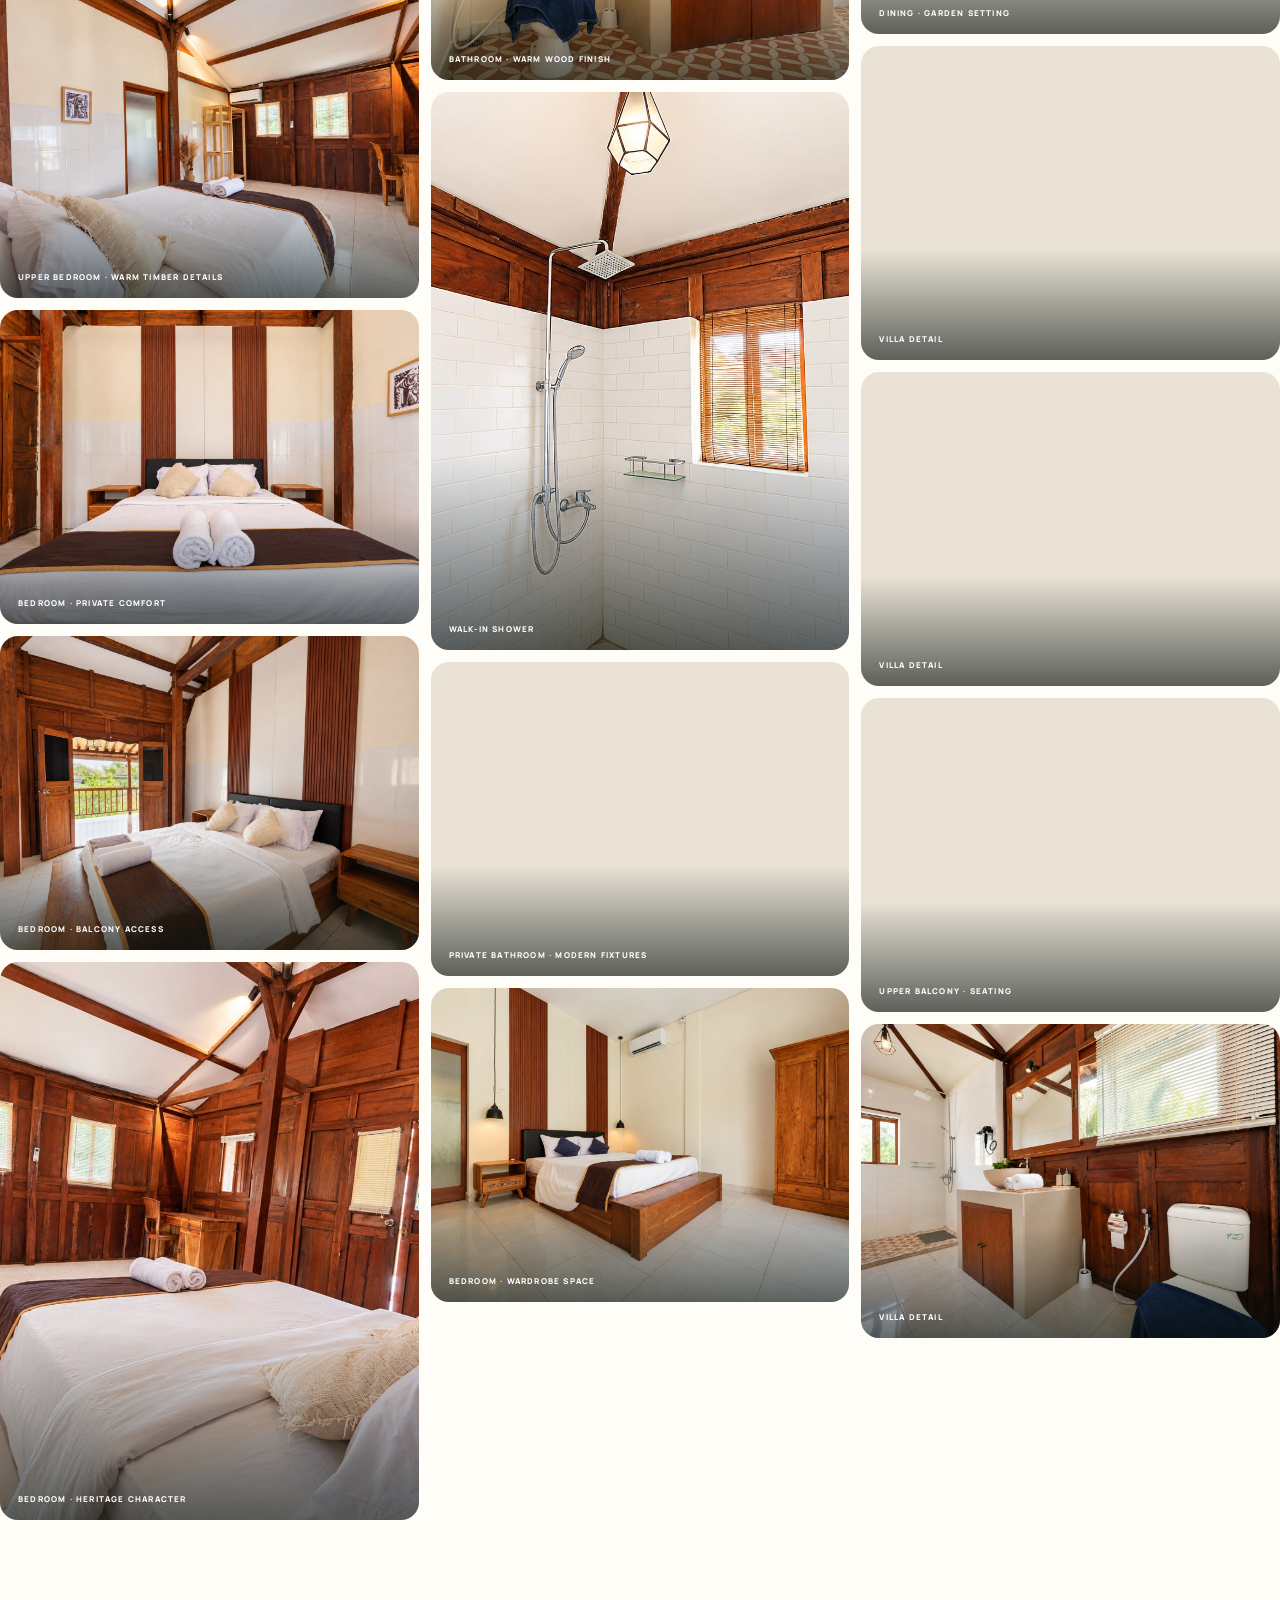
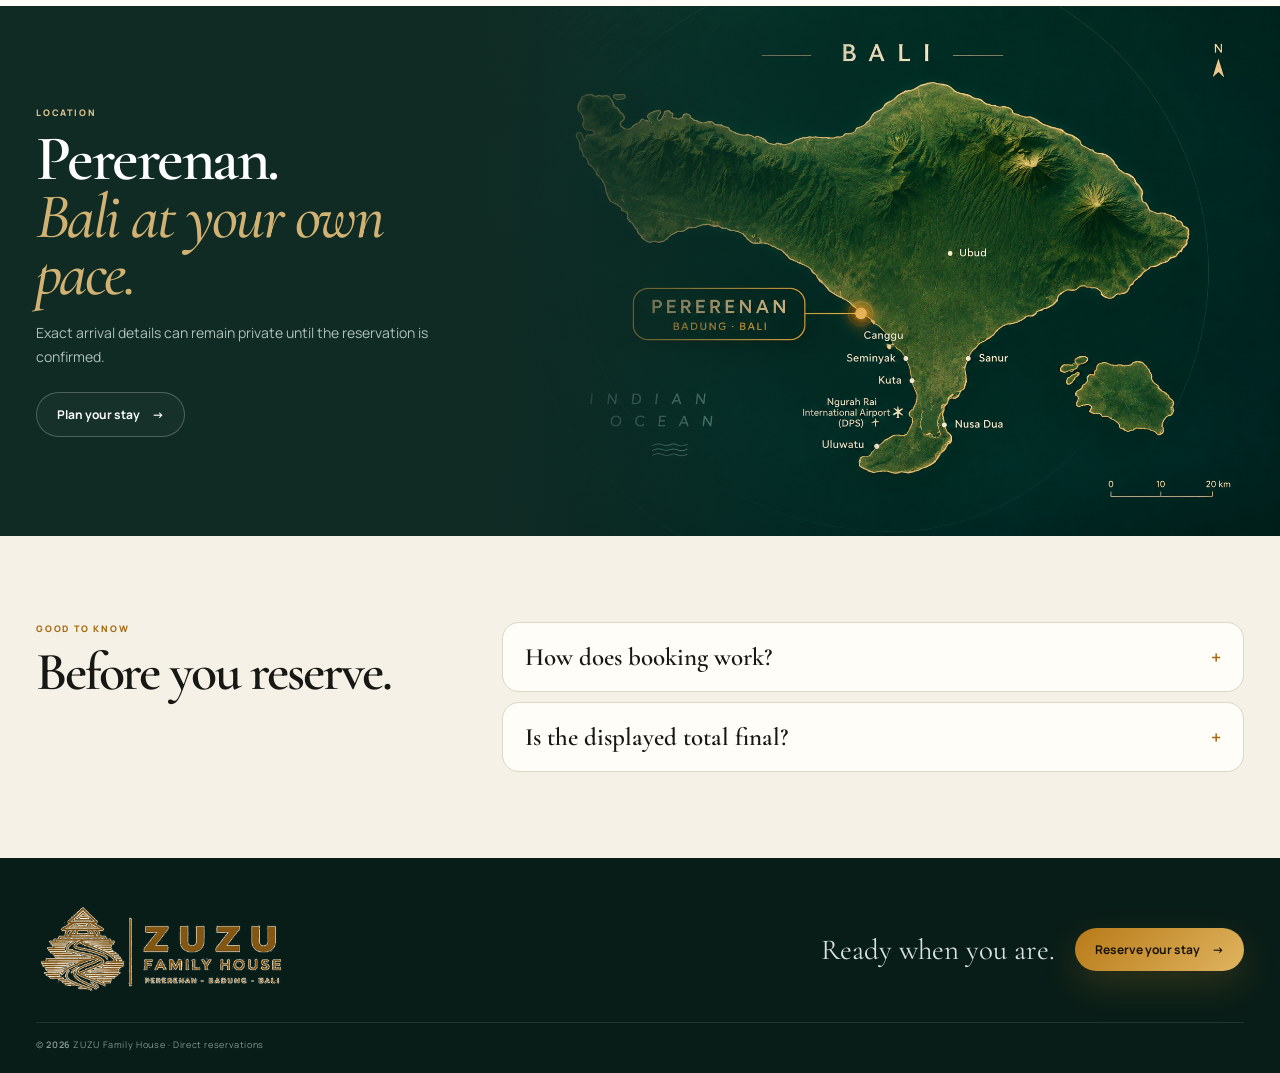
==== commit 4a959e81: "Rebuild ZUZU gallery with complete optimized asset set" ====
--- a/index.html
+++ b/index.html
@@ -9,7 +9,7 @@
   <link rel="preconnect" href="https://fonts.googleapis.com">
   <link rel="preconnect" href="https://fonts.gstatic.com" crossorigin>
   <link href="https://fonts.googleapis.com/css2?family=Cormorant+Garamond:wght@500;600;700&family=Manrope:wght@400;500;600;700&display=swap" rel="stylesheet">
-  <link rel="stylesheet" href="compact.css?v=20">
+  <link rel="stylesheet" href="compact.css?v=21">
   <link rel="stylesheet" href="desktop.css?v=4">
 </head>
 <body>
@@ -76,24 +76,47 @@
       <div class="shell">
         <div class="gallery-heading">
           <div><div class="eyebrow">Gallery</div><h2>Every space.<br>Every view.</h2></div>
-          <p>Every bedroom, bathroom and outdoor area has its own character. Explore ZUZU from the entrance and garden to the pool, bedrooms, upper floor and private bathrooms.</p>
+          <p>Every bedroom, bathroom and outdoor area has its own character. Explore the full house through real property photography — pool, garden, bedrooms, bathrooms, dining areas, balcony and arrival views.</p>
         </div>
         <div class="zuzu-gallery">
-          <figure class="gallery-item gallery-wide"><img src="assets/gallery/zuzu-hero.jpg" alt="ZUZU Family House exterior with private pool and garden" loading="lazy" decoding="async"><figcaption>House exterior · Pool · Garden</figcaption></figure>
-          <figure class="gallery-item"><img src="[data-uri]" alt="Front exterior and entrance of ZUZU Family House" loading="lazy" decoding="async"><figcaption>Front exterior · ZUZU entrance</figcaption></figure>
-          <figure class="gallery-item gallery-wide"><img src="assets/gallery/zuzu-pool.jpg" alt="Private swimming pool and garden at ZUZU Family House" loading="lazy" decoding="async"><figcaption>Private pool · Garden</figcaption></figure>
-          <figure class="gallery-item gallery-wide"><img src="[data-uri]" alt="Private pool and sun loungers in the garden" loading="lazy" decoding="async"><figcaption>Poolside · Sun loungers</figcaption></figure>
-          <figure class="gallery-item"><img src="[data-uri]" alt="Dining table overlooking the pool and garden" loading="lazy" decoding="async"><figcaption>Dining · Garden view</figcaption></figure>
-          <figure class="gallery-item"><img src="assets/gallery/zuzu-bedroom-heritage.jpg" alt="Timber bedroom at ZUZU Family House" loading="lazy" decoding="async"><figcaption>Upper bedroom · Heritage timber</figcaption></figure>
-          <figure class="gallery-item"><img src="[data-uri]" alt="Ground-floor bedroom with direct view toward the pool" loading="lazy" decoding="async"><figcaption>Ground-floor bedroom · Pool view</figcaption></figure>
-          <figure class="gallery-item"><img src="assets/gallery/zuzu-bedroom-garden.jpg" alt="Garden-facing bedroom at ZUZU Family House" loading="lazy" decoding="async"><figcaption>Bedroom · Garden-facing</figcaption></figure>
-          <figure class="gallery-item"><img src="[data-uri]" alt="Ground-floor bedroom with wardrobe and private bathroom access" loading="lazy" decoding="async"><figcaption>Ground-floor bedroom · Wardrobe</figcaption></figure>
-          <figure class="gallery-item gallery-tall"><img src="assets/gallery/zuzu-balcony.jpg" alt="Upstairs timber balcony at ZUZU Family House" loading="lazy" decoding="async"><figcaption>Upper floor · Balcony</figcaption></figure>
-          <figure class="gallery-item gallery-wide"><img src="[data-uri]" alt="Long upper balcony overlooking the garden and pool" loading="lazy" decoding="async"><figcaption>Upper balcony · Garden view</figcaption></figure>
-          <figure class="gallery-item"><img src="[data-uri]" alt="Upper-floor landing and staircase at ZUZU Family House" loading="lazy" decoding="async"><figcaption>Upper floor · Landing</figcaption></figure>
-          <figure class="gallery-item"><img src="assets/gallery/zuzu-dining.jpg" alt="Dining area overlooking the pool at ZUZU Family House" loading="lazy" decoding="async"><figcaption>Dining · Pool view</figcaption></figure>
-          <figure class="gallery-item"><img src="assets/gallery/zuzu-bathroom.jpg" alt="Private bathroom with shower at ZUZU Family House" loading="lazy" decoding="async"><figcaption>Private bathroom</figcaption></figure>
-          <figure class="gallery-item gallery-wide"><img src="[data-uri]" alt="Private bathroom with black rain shower and vanity" loading="lazy" decoding="async"><figcaption>Private bathroom · Rain shower</figcaption></figure>
+          <figure class="gallery-item gallery-wide" data-gallery-item data-gallery-index="0"><img src="assets/gallery/zuzu-hero.jpg" alt="ZUZU Family House main exterior with private pool and tropical garden" loading="lazy" decoding="async"><figcaption>Main villa exterior · Private pool · Garden</figcaption></figure>
+          <figure class="gallery-item gallery-wide" data-gallery-item data-gallery-index="1"><img src="assets/gallery/zuzu-pool.jpg" alt="Private swimming pool and garden at ZUZU Family House" loading="lazy" decoding="async"><figcaption>Private pool · Garden</figcaption></figure>
+          <figure class="gallery-item" data-gallery-item data-gallery-index="2"><img src="assets/gallery/zuzu-dining.jpg" alt="Dining area overlooking the private pool at ZUZU Family House" loading="lazy" decoding="async"><figcaption>Dining · Pool view</figcaption></figure>
+          <figure class="gallery-item gallery-tall" data-gallery-item data-gallery-index="3"><img src="assets/gallery/zuzu-bedroom-heritage.jpg" alt="Heritage timber bedroom at ZUZU Family House" loading="lazy" decoding="async"><figcaption>Heritage bedroom · Timber interior</figcaption></figure>
+          <figure class="gallery-item" data-gallery-item data-gallery-index="4"><img src="assets/gallery/zuzu-bedroom-garden.jpg" alt="Bright bedroom facing the garden at ZUZU Family House" loading="lazy" decoding="async"><figcaption>Garden-facing bedroom</figcaption></figure>
+          <figure class="gallery-item gallery-wide" data-gallery-item data-gallery-index="5"><img src="assets/gallery/zuzu-balcony.jpg" alt="Upper timber balcony overlooking the garden at ZUZU Family House" loading="lazy" decoding="async"><figcaption>Upper balcony · Garden view</figcaption></figure>
+          <figure class="gallery-item gallery-tall" data-gallery-item data-gallery-index="6"><img src="assets/gallery/zuzu-bathroom.jpg" alt="Private bathroom with rain shower at ZUZU Family House" loading="lazy" decoding="async"><figcaption>Private bathroom · Rain shower</figcaption></figure>
+          <figure class="gallery-item" data-gallery-item data-gallery-index="7"><img src="assets/gallery/full/zuzu-full-01.jpg" alt="Upper bedroom with timber details at ZUZU Family House" loading="lazy" decoding="async"><figcaption>Upper bedroom · Warm timber details</figcaption></figure>
+          <figure class="gallery-item" data-gallery-item data-gallery-index="8"><img src="assets/gallery/full/zuzu-full-02.jpg" alt="Comfortable private bedroom at ZUZU Family House" loading="lazy" decoding="async"><figcaption>Bedroom · Private comfort</figcaption></figure>
+          <figure class="gallery-item" data-gallery-item data-gallery-index="9"><img src="assets/gallery/full/zuzu-full-03.jpg" alt="Bedroom with balcony access at ZUZU Family House" loading="lazy" decoding="async"><figcaption>Bedroom · Balcony access</figcaption></figure>
+          <figure class="gallery-item gallery-tall" data-gallery-item data-gallery-index="10"><img src="assets/gallery/full/zuzu-full-04.jpg" alt="Heritage-style bedroom at ZUZU Family House" loading="lazy" decoding="async"><figcaption>Bedroom · Heritage character</figcaption></figure>
+          <figure class="gallery-item" data-gallery-item data-gallery-index="11"><img src="assets/gallery/full/zuzu-full-05.jpg" alt="Modern bedroom with warm lighting at ZUZU Family House" loading="lazy" decoding="async"><figcaption>Modern bedroom · Soft lighting</figcaption></figure>
+          <figure class="gallery-item" data-gallery-item data-gallery-index="12"><img src="assets/gallery/full/zuzu-full-06.jpg" alt="Relaxed bedroom interior at ZUZU Family House" loading="lazy" decoding="async"><figcaption>Bedroom · Relaxed stay</figcaption></figure>
+          <figure class="gallery-item" data-gallery-item data-gallery-index="13"><img src="assets/gallery/full/zuzu-full-07.jpg" alt="Upper bedroom with work corner at ZUZU Family House" loading="lazy" decoding="async"><figcaption>Upper room · Work corner</figcaption></figure>
+          <figure class="gallery-item gallery-wide" data-gallery-item data-gallery-index="14"><img src="assets/gallery/full/zuzu-full-08.jpg" alt="Modern bedroom at ZUZU Family House" loading="lazy" decoding="async"><figcaption>Bedroom · Clean modern finish</figcaption></figure>
+          <figure class="gallery-item" data-gallery-item data-gallery-index="15"><img src="assets/gallery/full/zuzu-full-09.jpg" alt="Bedroom with en-suite access at ZUZU Family House" loading="lazy" decoding="async"><figcaption>Bedroom · En-suite access</figcaption></figure>
+          <figure class="gallery-item gallery-tall" data-gallery-item data-gallery-index="16"><img src="assets/gallery/full/zuzu-full-10.jpg" alt="En-suite bathroom with rain shower at ZUZU Family House" loading="lazy" decoding="async"><figcaption>En-suite bathroom · Rain shower</figcaption></figure>
+          <figure class="gallery-item" data-gallery-item data-gallery-index="17"><img src="assets/gallery/full/zuzu-full-11.jpg" alt="Bedroom filled with natural light at ZUZU Family House" loading="lazy" decoding="async"><figcaption>Bedroom · Natural light</figcaption></figure>
+          <figure class="gallery-item gallery-tall" data-gallery-item data-gallery-index="18"><img src="assets/gallery/full/zuzu-full-12.jpg" alt="Bathroom vanity detail at ZUZU Family House" loading="lazy" decoding="async"><figcaption>Bathroom · Vanity detail</figcaption></figure>
+          <figure class="gallery-item" data-gallery-item data-gallery-index="19"><img src="assets/gallery/full/zuzu-full-13.jpg" alt="Bathroom with warm timber finish at ZUZU Family House" loading="lazy" decoding="async"><figcaption>Bathroom · Warm wood finish</figcaption></figure>
+          <figure class="gallery-item gallery-tall" data-gallery-item data-gallery-index="20"><img src="assets/gallery/full/zuzu-full-14.jpg" alt="Walk-in shower at ZUZU Family House" loading="lazy" decoding="async"><figcaption>Walk-in shower</figcaption></figure>
+          <figure class="gallery-item" data-gallery-item data-gallery-index="21"><img src="assets/gallery/full/zuzu-full-15.jpg" alt="Modern private bathroom at ZUZU Family House" loading="lazy" decoding="async"><figcaption>Private bathroom · Modern fixtures</figcaption></figure>
+          <figure class="gallery-item" data-gallery-item data-gallery-index="22"><img src="assets/gallery/full/zuzu-full-16.jpg" alt="Bedroom with wardrobe space at ZUZU Family House" loading="lazy" decoding="async"><figcaption>Bedroom · Wardrobe space</figcaption></figure>
+          <figure class="gallery-item gallery-wide" data-gallery-item data-gallery-index="23"><img src="assets/gallery/full/zuzu-full-17.jpg" alt="Private pool viewed from the upper floor at ZUZU Family House" loading="lazy" decoding="async"><figcaption>Pool · Upper view</figcaption></figure>
+          <figure class="gallery-item" data-gallery-item data-gallery-index="24"><img src="assets/gallery/full/zuzu-full-18.jpg" alt="Upper landing and staircase at ZUZU Family House" loading="lazy" decoding="async"><figcaption>Upper landing · Staircase</figcaption></figure>
+          <figure class="gallery-item gallery-wide" data-gallery-item data-gallery-index="25"><img src="assets/gallery/full/zuzu-full-19.jpg" alt="Front exterior and ZUZU entrance" loading="lazy" decoding="async"><figcaption>Front exterior · ZUZU entrance</figcaption></figure>
+          <figure class="gallery-item gallery-wide" data-gallery-item data-gallery-index="26"><img src="assets/gallery/full/zuzu-full-20.jpg" alt="Private pool surrounded by tropical garden" loading="lazy" decoding="async"><figcaption>Pool · Tropical garden</figcaption></figure>
+          <figure class="gallery-item" data-gallery-item data-gallery-index="27"><img src="assets/gallery/full/zuzu-full-21.jpg" alt="Poolside loungers at ZUZU Family House" loading="lazy" decoding="async"><figcaption>Poolside · Sun loungers</figcaption></figure>
+          <figure class="gallery-item gallery-wide" data-gallery-item data-gallery-index="28"><img src="assets/gallery/full/zuzu-full-22.jpg" alt="Upper balcony overlooking the pool" loading="lazy" decoding="async"><figcaption>Upper balcony · Pool view</figcaption></figure>
+          <figure class="gallery-item gallery-wide" data-gallery-item data-gallery-index="29"><img src="assets/gallery/full/zuzu-full-23.jpg" alt="Arrival view of ZUZU Family House" loading="lazy" decoding="async"><figcaption>Villa exterior · Arrival view</figcaption></figure>
+          <figure class="gallery-item" data-gallery-item data-gallery-index="30"><img src="assets/gallery/full/zuzu-full-24.jpg" alt="ZUZU Family House interior detail" loading="lazy" decoding="async"><figcaption>Villa detail</figcaption></figure>
+          <figure class="gallery-item" data-gallery-item data-gallery-index="31"><img src="assets/gallery/full/zuzu-full-25.jpg" alt="ZUZU Family House interior detail" loading="lazy" decoding="async"><figcaption>Villa detail</figcaption></figure>
+          <figure class="gallery-item" data-gallery-item data-gallery-index="32"><img src="assets/gallery/full/zuzu-full-26.jpg" alt="ZUZU Family House interior detail" loading="lazy" decoding="async"><figcaption>Villa detail</figcaption></figure>
+          <figure class="gallery-item" data-gallery-item data-gallery-index="33"><img src="assets/gallery/full/zuzu-full-27.jpg" alt="Dining table facing the garden and pool" loading="lazy" decoding="async"><figcaption>Dining · Garden setting</figcaption></figure>
+          <figure class="gallery-item" data-gallery-item data-gallery-index="34"><img src="assets/gallery/full/zuzu-full-28.jpg" alt="ZUZU Family House interior detail" loading="lazy" decoding="async"><figcaption>Villa detail</figcaption></figure>
+          <figure class="gallery-item" data-gallery-item data-gallery-index="35"><img src="assets/gallery/full/zuzu-full-29.jpg" alt="ZUZU Family House interior detail" loading="lazy" decoding="async"><figcaption>Villa detail</figcaption></figure>
+          <figure class="gallery-item" data-gallery-item data-gallery-index="36"><img src="assets/gallery/full/zuzu-full-30.jpg" alt="Upper balcony seating at ZUZU Family House" loading="lazy" decoding="async"><figcaption>Upper balcony · Seating</figcaption></figure>
+          <figure class="gallery-item" data-gallery-item data-gallery-index="37"><img src="assets/gallery/full/zuzu-full-31.jpg" alt="ZUZU Family House interior detail" loading="lazy" decoding="async"><figcaption>Villa detail</figcaption></figure>
         </div>
       </div>
     </section>
@@ -145,7 +168,7 @@
   </div>
 
   <script src="config.js?v=1"></script>
-  <script src="app.js?v=14"></script>
+  <script src="app.js?v=15"></script>
 
 <a class="zuzu-whatsapp" href="https://wa.me/6285119309638?text=Hello%20ZUZU%20Family%20House%2C%20I%20would%20like%20to%20ask%20about%20availability%20and%20book%20a%20stay." target="_blank" rel="noopener noreferrer" aria-label="Chat with ZUZU Family House on WhatsApp" title="WhatsApp ZUZU Family House"><svg viewBox="0 0 32 32" aria-hidden="true"><path d="M19.11 17.48c-.29-.15-1.7-.84-1.96-.94-.26-.1-.45-.15-.64.15-.19.29-.74.94-.91 1.13-.17.19-.34.22-.63.07-.29-.15-1.23-.45-2.34-1.44-.86-.77-1.45-1.72-1.62-2.01-.17-.29-.02-.45.13-.59.13-.13.29-.34.44-.51.15-.17.19-.29.29-.49.1-.19.05-.36-.02-.51-.07-.15-.64-1.55-.88-2.12-.23-.56-.47-.48-.64-.49h-.55c-.19 0-.51.07-.77.36-.26.29-1.01.99-1.01 2.42s1.04 2.81 1.18 3.01c.15.19 2.05 3.13 4.96 4.39.69.3 1.23.48 1.65.61.69.22 1.33.19 1.83.12.56-.08 1.7-.7 1.94-1.37.24-.68.24-1.26.17-1.38-.07-.12-.26-.19-.55-.34Z"/><path d="M16.03 3.2A12.62 12.62 0 0 0 5.17 22.25L3.2 28.8l6.72-1.92a12.59 12.59 0 1 0 6.11-23.68Zm0 22.95a10.34 10.34 0 0 1-5.27-1.44l-.38-.22-3.99 1.14 1.06-3.89-.25-.4a10.36 10.36 0 1 1 8.83 4.81Z"/></svg><span>WhatsApp</span></a>
 </body>
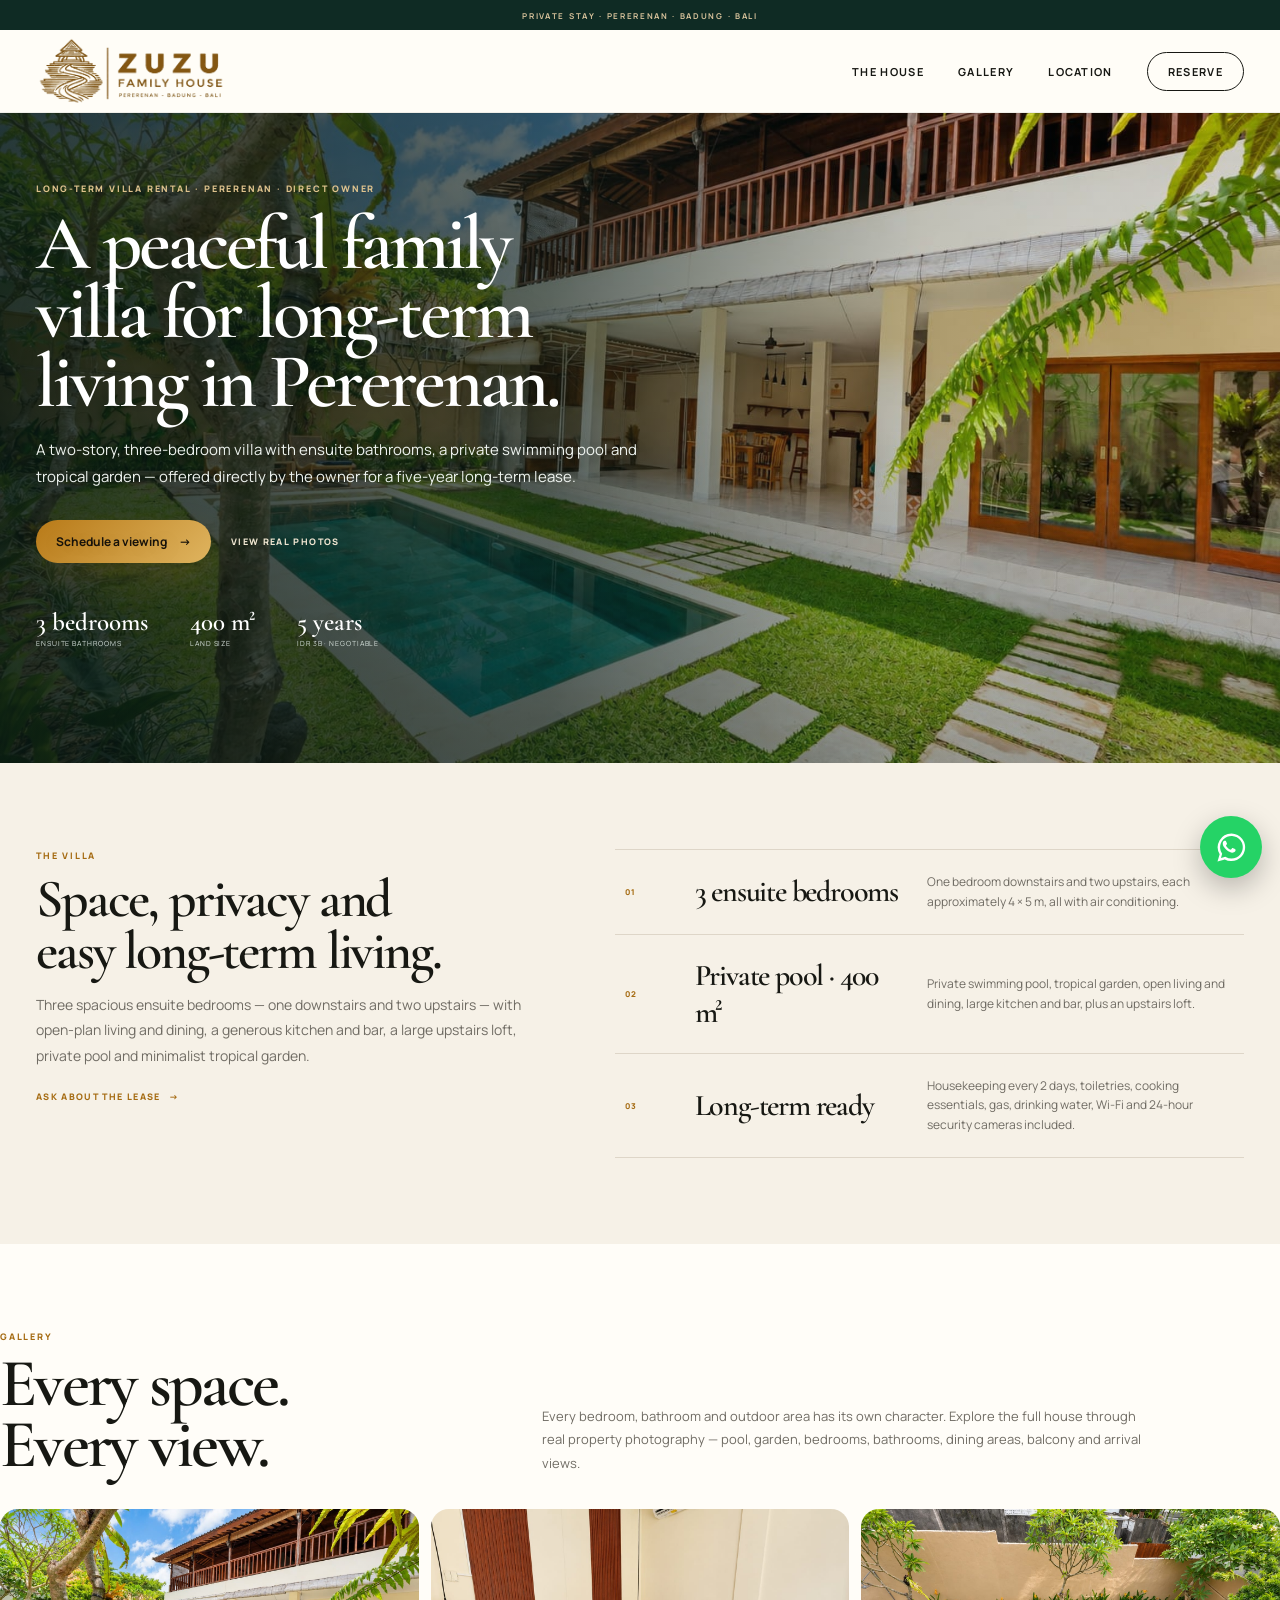
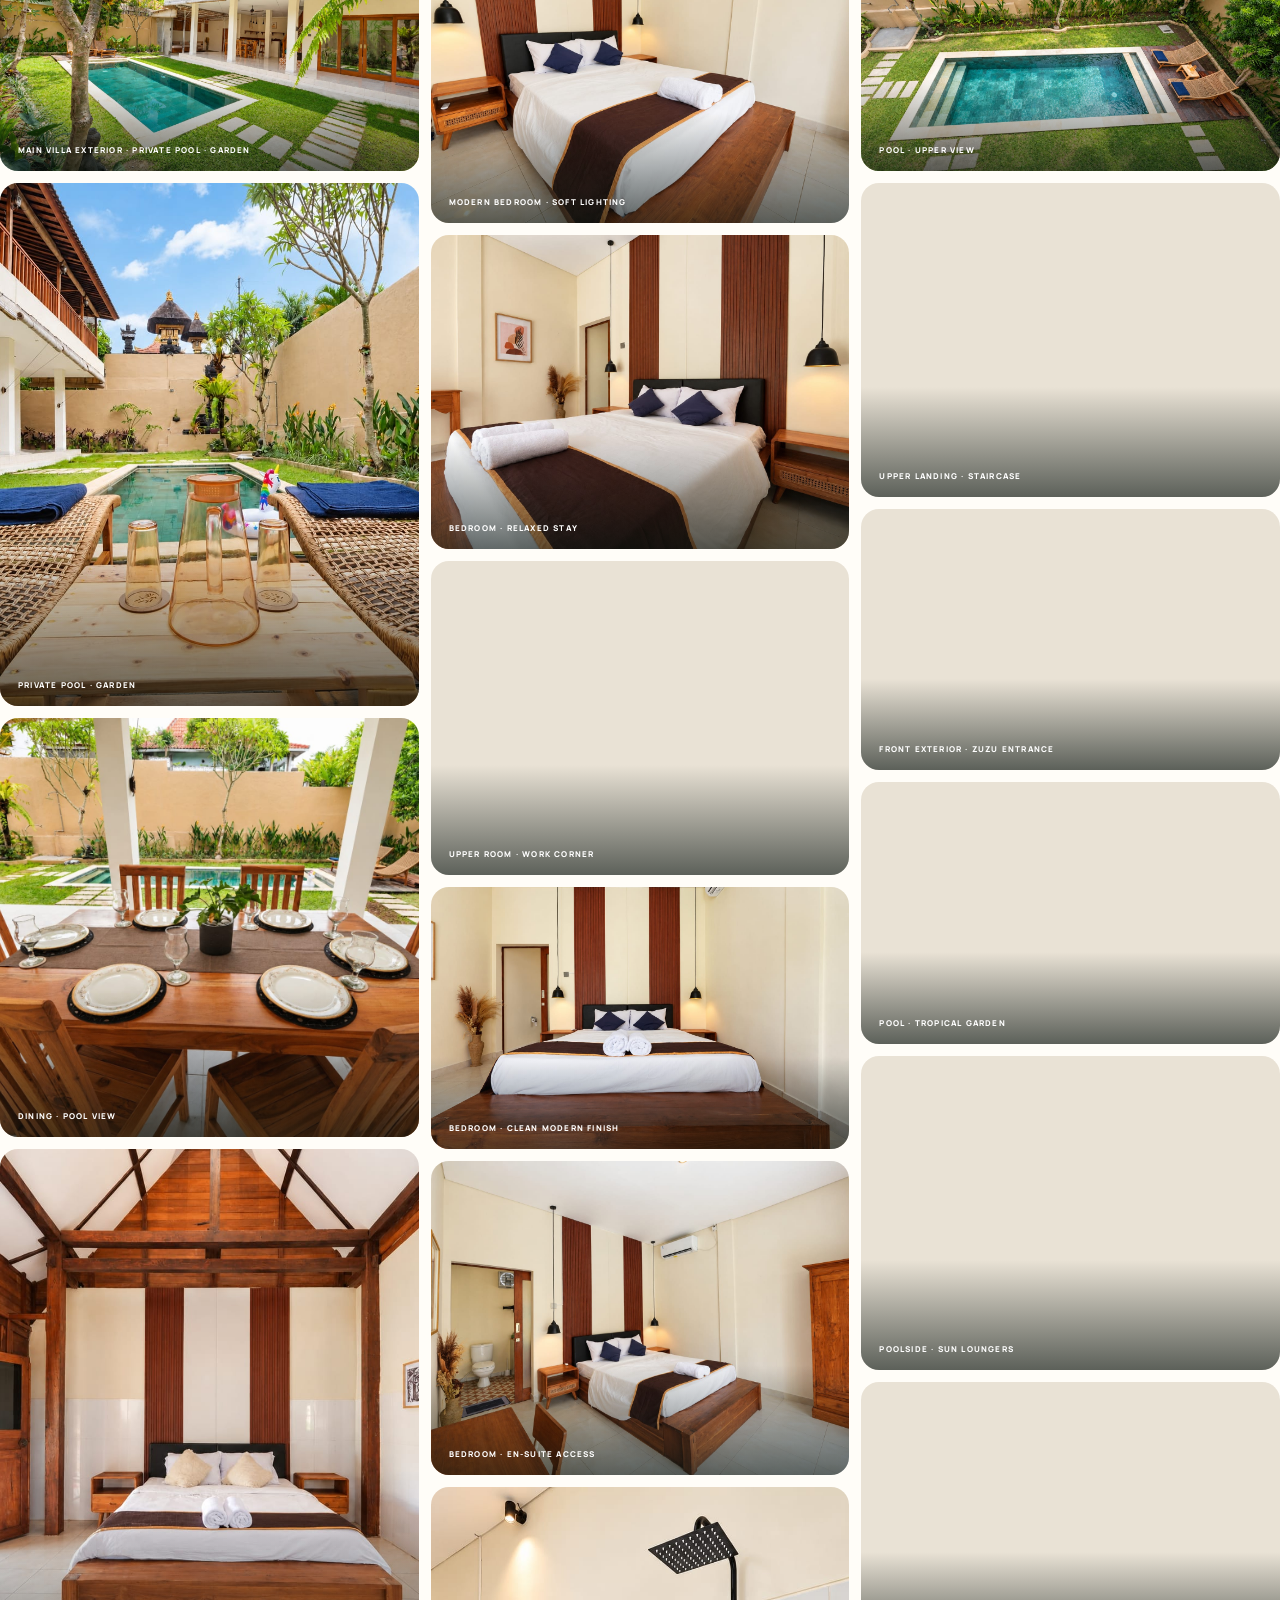
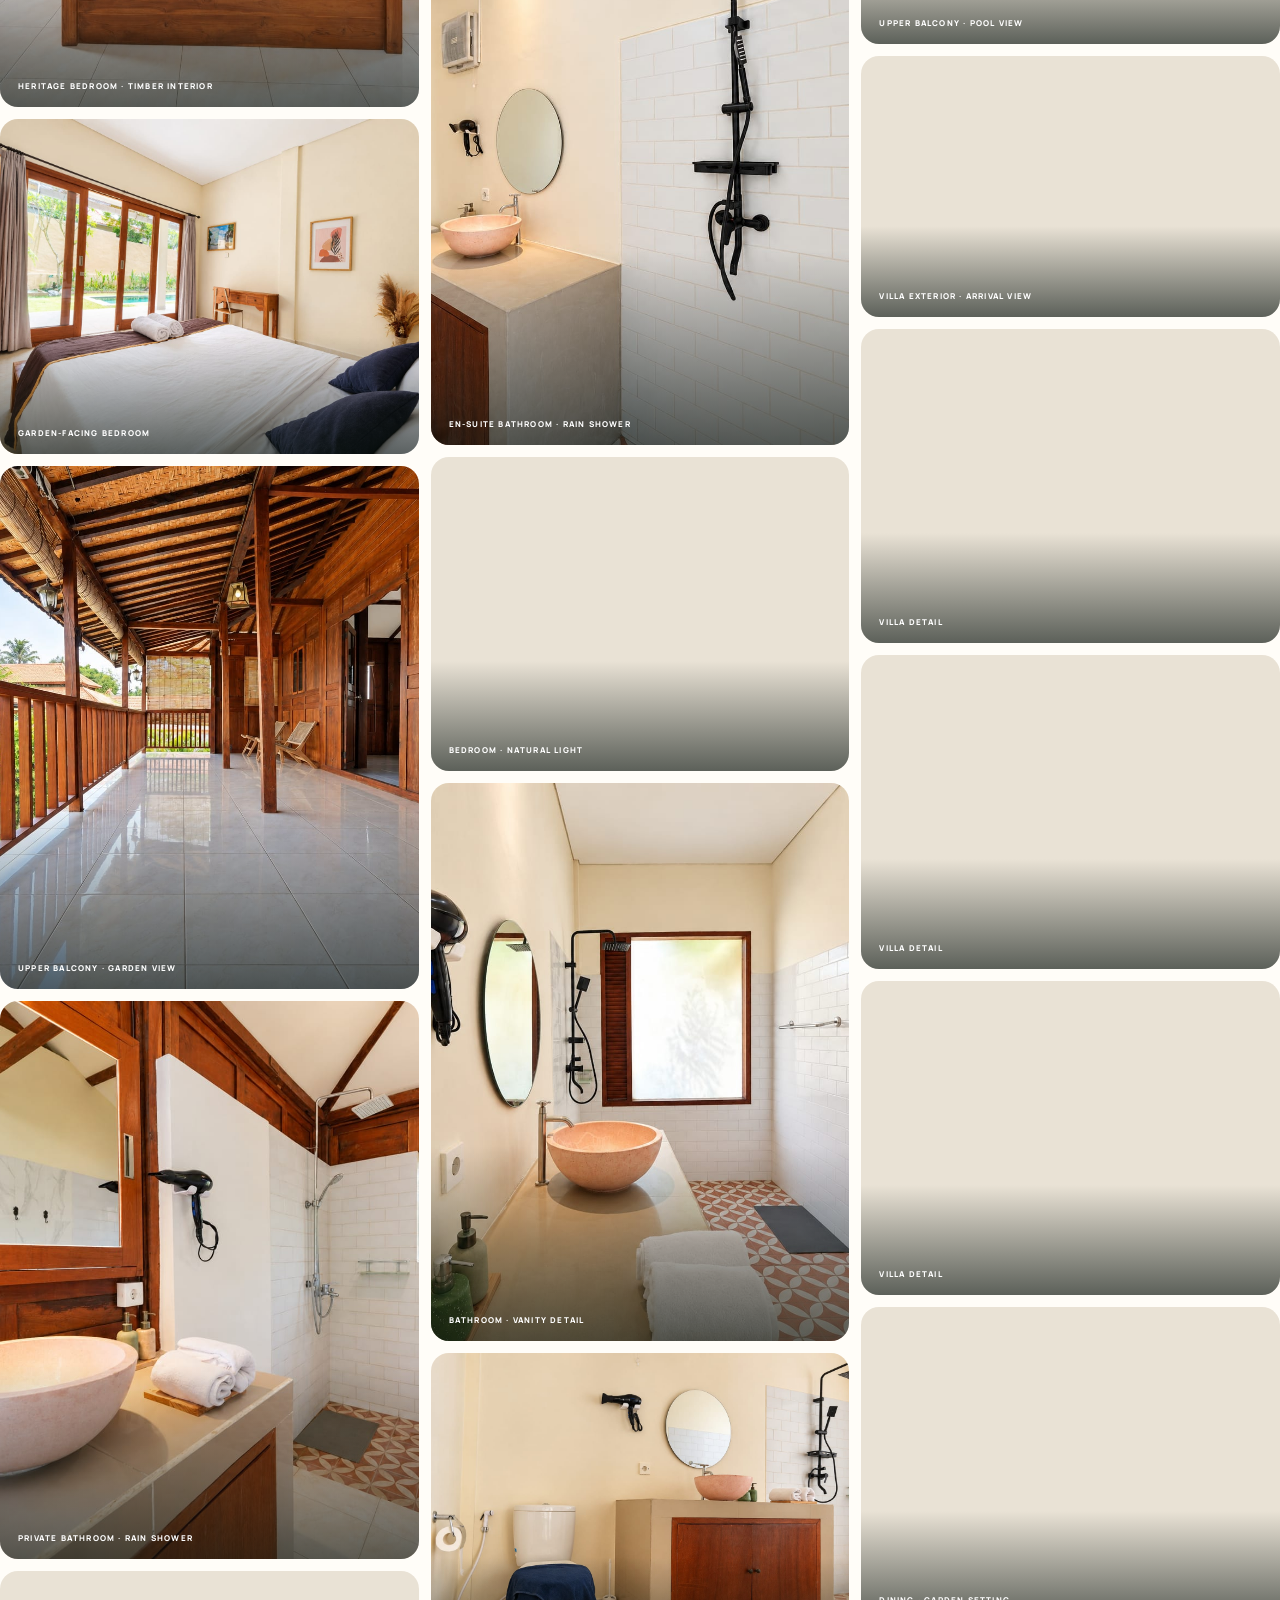
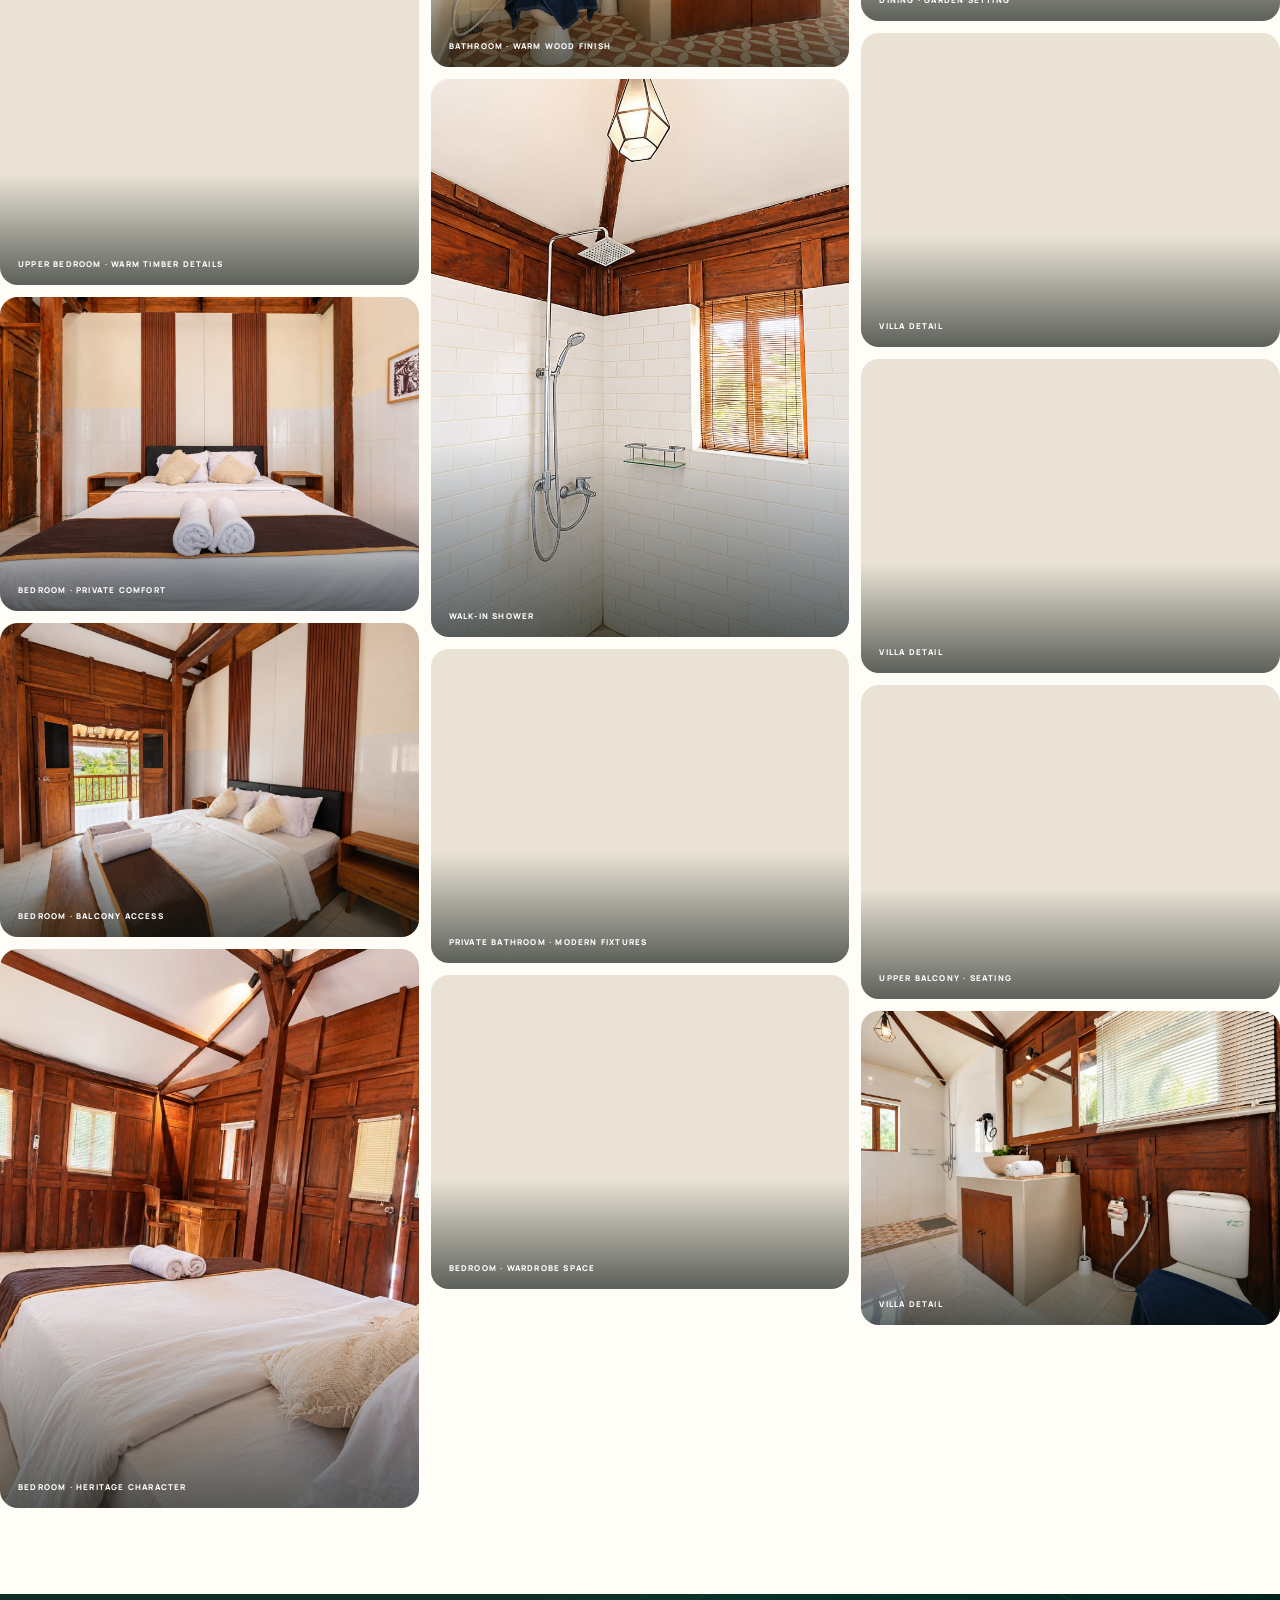
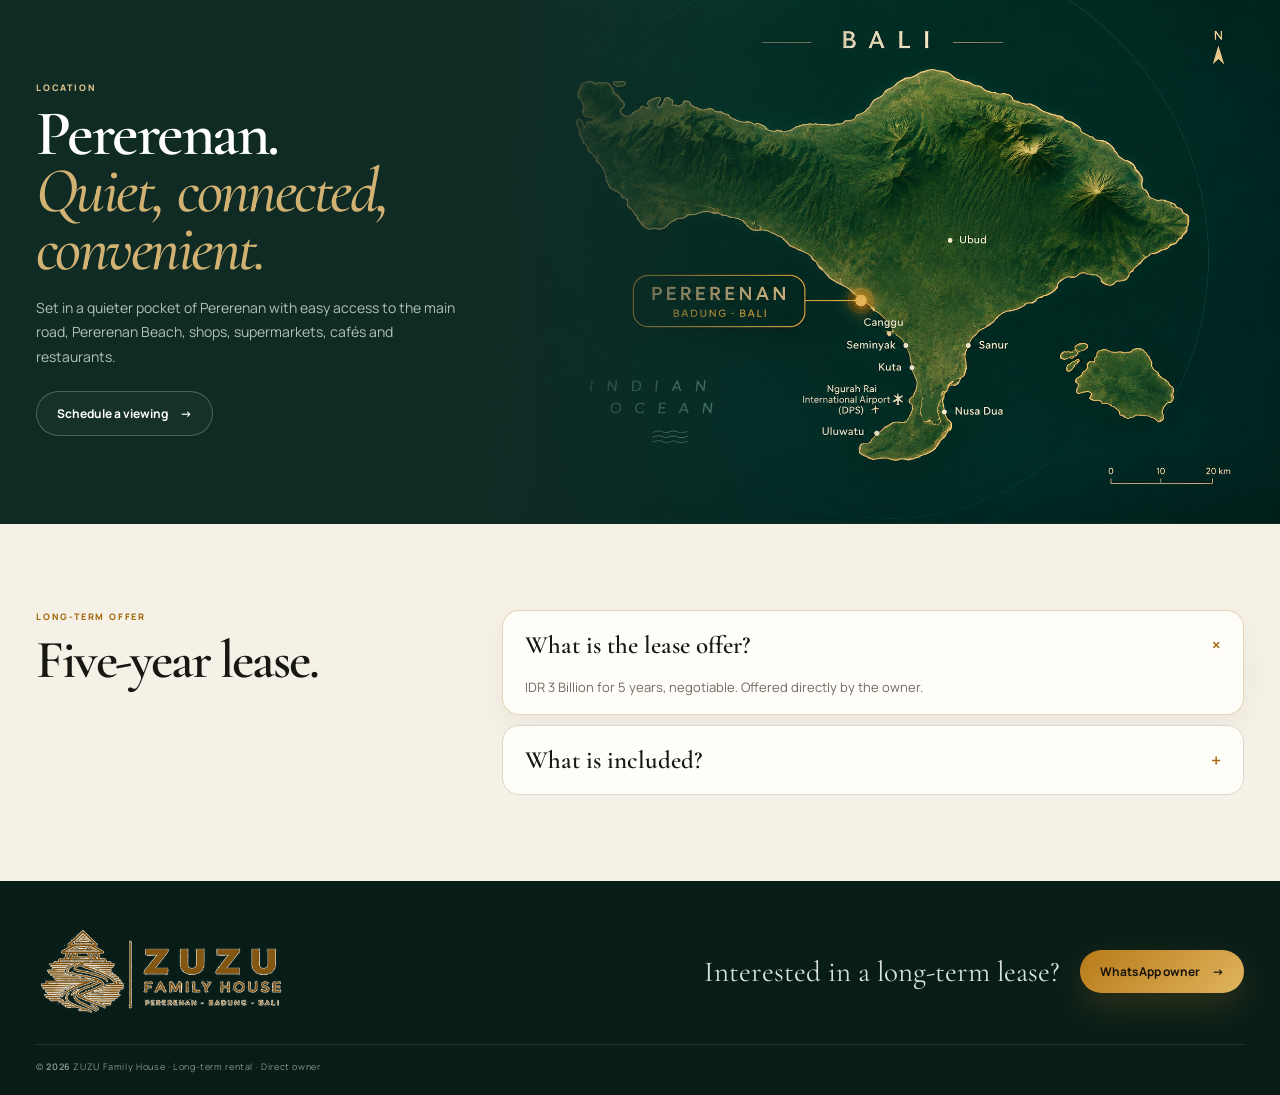
==== commit c374b74b: "Update ZUZU website for long-term villa rental" ====
--- a/index.html
+++ b/index.html
@@ -48,14 +48,14 @@
     <div class="hero-shade" aria-hidden="true"></div>
     <div class="container hero-grid hero-photo-grid">
       <div class="hero-copy">
-        <div class="eyebrow light">3 BEDROOM PRIVATE POOL VILLA · PERERENAN</div>
-        <h1>A quieter way to stay in Bali.</h1>
-        <p>A private three-bedroom villa with its own pool and garden in Pererenan — designed for an easy, personal stay with direct reservation through ZUZU.</p>
-        <div class="hero-actions"><a class="button gold reserve-trigger" href="#book">Reserve your stay <span>→</span></a><a class="text-link" href="#gallery">Explore the villa</a></div>
-        <div class="hero-meta"><div><strong>3 bedrooms</strong><span>Private villa</span></div><div><strong>Private pool</strong><span>Garden setting</span></div><div><strong>Pererenan</strong><span>Badung · Bali</span></div></div>
+        <div class="eyebrow light">LONG-TERM VILLA RENTAL · PERERENAN · DIRECT OWNER</div>
+        <h1>A peaceful family villa for long-term living in Pererenan.</h1>
+        <p>A two-story, three-bedroom villa with ensuite bathrooms, a private swimming pool and tropical garden — offered directly by the owner for a five-year long-term lease.</p>
+        <div class="hero-actions"><a class="button gold" href="https://wa.me/6282247972288?text=Hello%20ZUZU%20Family%20House%2C%20I%20would%20like%20to%20schedule%20a%20viewing%20for%20the%205-year%20villa%20rental." target="_blank" rel="noopener noreferrer">Schedule a viewing <span>→</span></a><a class="text-link" href="#gallery">View real photos</a></div>
+        <div class="hero-meta"><div><strong>3 bedrooms</strong><span>Ensuite bathrooms</span></div><div><strong>400 m²</strong><span>Land size</span></div><div><strong>5 years</strong><span>IDR 3B · Negotiable</span></div></div>
       </div>
     </div>
-  </header>  <section class="availability" id="availability" aria-label="Check stay dates">
+  </header>  <section class="availability" id="availability" aria-label="Check stay dates" style="display:none">
     <div class="container availability-card">
       <div class="field"><label for="checkin">Check-in</label><div class="date-input-wrap"><input type="date" id="checkin"><span class="date-placeholder">Select date</span></div></div>
       <div class="field"><label for="checkout">Check-out</label><div class="date-input-wrap"><input type="date" id="checkout"><span class="date-placeholder">Select date</span></div></div>
@@ -67,8 +67,8 @@
   <main>
     <section class="section house" id="house">
       <div class="container house-compact">
-        <div class="house-copy"><div class="eyebrow">The house</div><h2>Private, personal, distinctly ZUZU.</h2><p>A three-bedroom private pool villa in Pererenan combining warm timber character, bright modern rooms, generous outdoor space and a relaxed garden setting.</p><a class="reserve-trigger text-cta" href="#book">Start a reservation <span>→</span></a></div>
-        <div class="house-facts"><article><span>01</span><strong>3 bedrooms</strong><p>Comfortable private rooms with air conditioning and thoughtful details.</p></article><article><span>02</span><strong>Private pool</strong><p>A garden pool with loungers and space to slow down outdoors.</p></article><article><span>03</span><strong>Direct booking</strong><p>Choose your dates, review the estimate and continue directly through WhatsApp.</p></article></div>
+        <div class="house-copy"><div class="eyebrow">The villa</div><h2>Space, privacy and easy long-term living.</h2><p>Three spacious ensuite bedrooms — one downstairs and two upstairs — with open-plan living and dining, a generous kitchen and bar, a large upstairs loft, private pool and minimalist tropical garden.</p><a class="text-cta" href="https://wa.me/6282247972288?text=Hello%20ZUZU%20Family%20House%2C%20I%20would%20like%20more%20information%20about%20the%205-year%20villa%20rental." target="_blank" rel="noopener noreferrer">Ask about the lease <span>→</span></a></div>
+        <div class="house-facts"><article><span>01</span><strong>3 ensuite bedrooms</strong><p>One bedroom downstairs and two upstairs, each approximately 4 × 5 m, all with air conditioning.</p></article><article><span>02</span><strong>Private pool · 400 m²</strong><p>Private swimming pool, tropical garden, open living and dining, large kitchen and bar, plus an upstairs loft.</p></article><article><span>03</span><strong>Long-term ready</strong><p>Housekeeping every 2 days, toiletries, cooking essentials, gas, drinking water, Wi-Fi and 24-hour security cameras included.</p></article></div>
       </div>
     </section>
 
@@ -123,15 +123,15 @@
 
     <section class="location" id="location">
       <div class="container location-card">
-        <div class="location-copy"><div class="eyebrow light">Location</div><h2>Pererenan.<br><em>Bali at your own pace.</em></h2><p>Exact arrival details can remain private until the reservation is confirmed.</p><a class="button ghost reserve-trigger" href="#book">Plan your stay <span>→</span></a></div>
+        <div class="location-copy"><div class="eyebrow light">Location</div><h2>Pererenan.<br><em>Quiet, connected, convenient.</em></h2><p>Set in a quieter pocket of Pererenan with easy access to the main road, Pererenan Beach, shops, supermarkets, cafés and restaurants.</p><a class="button ghost" href="https://wa.me/6282247972288?text=Hello%20ZUZU%20Family%20House%2C%20I%20would%20like%20to%20schedule%20a%20property%20viewing." target="_blank" rel="noopener noreferrer">Schedule a viewing <span>→</span></a></div>
         <figure class="location-map"><img src="assets/gallery/zuzu-location-map.png" alt="Map of Bali highlighting Pererenan in Badung, Bali" loading="lazy"></figure>
       </div>
     </section>
 
     <section class="section essentials">
       <div class="container essentials-grid">
-        <div><div class="eyebrow">Good to know</div><h2>Before you reserve.</h2></div>
-        <div class="faq"><details><summary>How does booking work?<span>+</span></summary><p>Select dates and guests, review the estimate, then send your reservation request directly to ZUZU.</p></details><details><summary>Is the displayed total final?<span>+</span></summary><p>It is an estimate based on the configured nightly rate, service and tax settings. Final availability is confirmed directly.</p></details></div>
+        <div><div class="eyebrow">Long-term offer</div><h2>Five-year lease.</h2></div>
+        <div class="faq"><details open><summary>What is the lease offer?<span>+</span></summary><p>IDR 3 Billion for 5 years, negotiable. Offered directly by the owner.</p></details><details><summary>What is included?<span>+</span></summary><p>Housekeeping every 2 days, toiletries, cooking essentials, gas, drinking water, Wi-Fi (4G/5G), shared parking and 24-hour security cameras.</p></details></div>
       </div>
     </section>
   </main>
@@ -139,9 +139,9 @@
   <footer class="footer">
     <div class="container footer-inner">
       <div class="footer-lockup"><img src="assets/zuzu-logo-official.png?v=6" alt="ZUZU Family House"></div>
-      <div class="footer-action"><p>Ready when you are.</p><a class="button gold reserve-trigger" href="#book">Reserve your stay <span>→</span></a></div>
+      <div class="footer-action"><p>Interested in a long-term lease?</p><a class="button gold" href="https://wa.me/6282247972288?text=Hello%20ZUZU%20Family%20House%2C%20I%20would%20like%20to%20schedule%20a%20viewing%20for%20the%205-year%20villa%20rental." target="_blank" rel="noopener noreferrer">WhatsApp owner <span>→</span></a></div>
     </div>
-    <div class="container copyright">© <b id="year"></b> ZUZU Family House · Direct reservations</div>
+    <div class="container copyright">© <b id="year"></b> ZUZU Family House · Long-term rental · Direct owner</div>
   </footer>
 
   <div class="modal" id="bookingModal" aria-hidden="true">
--- a/compact.css
+++ b/compact.css
@@ -118,4 +118,28 @@
   .location-map{display:block;order:2;margin-top:22px}
   .location-map img{display:block;width:100%;height:auto;aspect-ratio:4/3;object-fit:cover;border:0;border-radius:0;box-shadow:none}
 }
-@media(max-width:560px){.location-map{margin-top:14px}}.location-map img{aspect-ratio:4/3}}}
+@media(max-width:560px){.location-map{margin-top:14px}}
+
+
+/* ZUZU gallery lightbox v1 */
+.gallery-item[data-gallery-item]{cursor:zoom-in}
+.gallery-item[data-gallery-item]:focus-visible{outline:3px solid var(--gold2);outline-offset:3px}
+.gallery-lightbox{position:fixed;inset:0;z-index:140;display:none;align-items:center;justify-content:center;padding:28px;background:rgba(5,14,12,.92);backdrop-filter:blur(14px)}
+.gallery-lightbox.open{display:flex}
+.gallery-lightbox-stage{position:relative;width:min(1180px,94vw);height:min(82vh,860px);display:flex;align-items:center;justify-content:center}
+.gallery-lightbox img{display:block;max-width:100%;max-height:100%;width:auto;height:auto;object-fit:contain;border-radius:14px;box-shadow:0 28px 80px rgba(0,0,0,.4)}
+.gallery-lightbox-caption{position:absolute;left:50%;bottom:-38px;transform:translateX(-50%);width:min(860px,80vw);text-align:center;color:#f5efe3;font-size:9px;font-weight:800;letter-spacing:.14em;text-transform:uppercase}
+.gallery-lightbox-close,.gallery-lightbox-prev,.gallery-lightbox-next{position:absolute;z-index:2;border:1px solid rgba(255,255,255,.2);background:rgba(10,25,21,.56);color:white;display:grid;place-items:center;cursor:pointer;backdrop-filter:blur(10px)}
+.gallery-lightbox-close{right:24px;top:20px;width:48px;height:48px;border-radius:50%;font-size:30px;line-height:1}
+.gallery-lightbox-prev,.gallery-lightbox-next{top:50%;transform:translateY(-50%);width:50px;height:58px;border-radius:999px;font-size:24px}
+.gallery-lightbox-prev{left:24px}.gallery-lightbox-next{right:24px}
+body.gallery-open{overflow:hidden}
+@media(max-width:560px){
+  .gallery-lightbox{padding:18px}
+  .gallery-lightbox-stage{width:100%;height:76vh}
+  .gallery-lightbox img{border-radius:10px}
+  .gallery-lightbox-close{right:12px;top:12px;width:44px;height:44px}
+  .gallery-lightbox-prev,.gallery-lightbox-next{width:42px;height:50px}
+  .gallery-lightbox-prev{left:10px}.gallery-lightbox-next{right:10px}
+  .gallery-lightbox-caption{bottom:-34px;width:88vw;font-size:8px}
+}
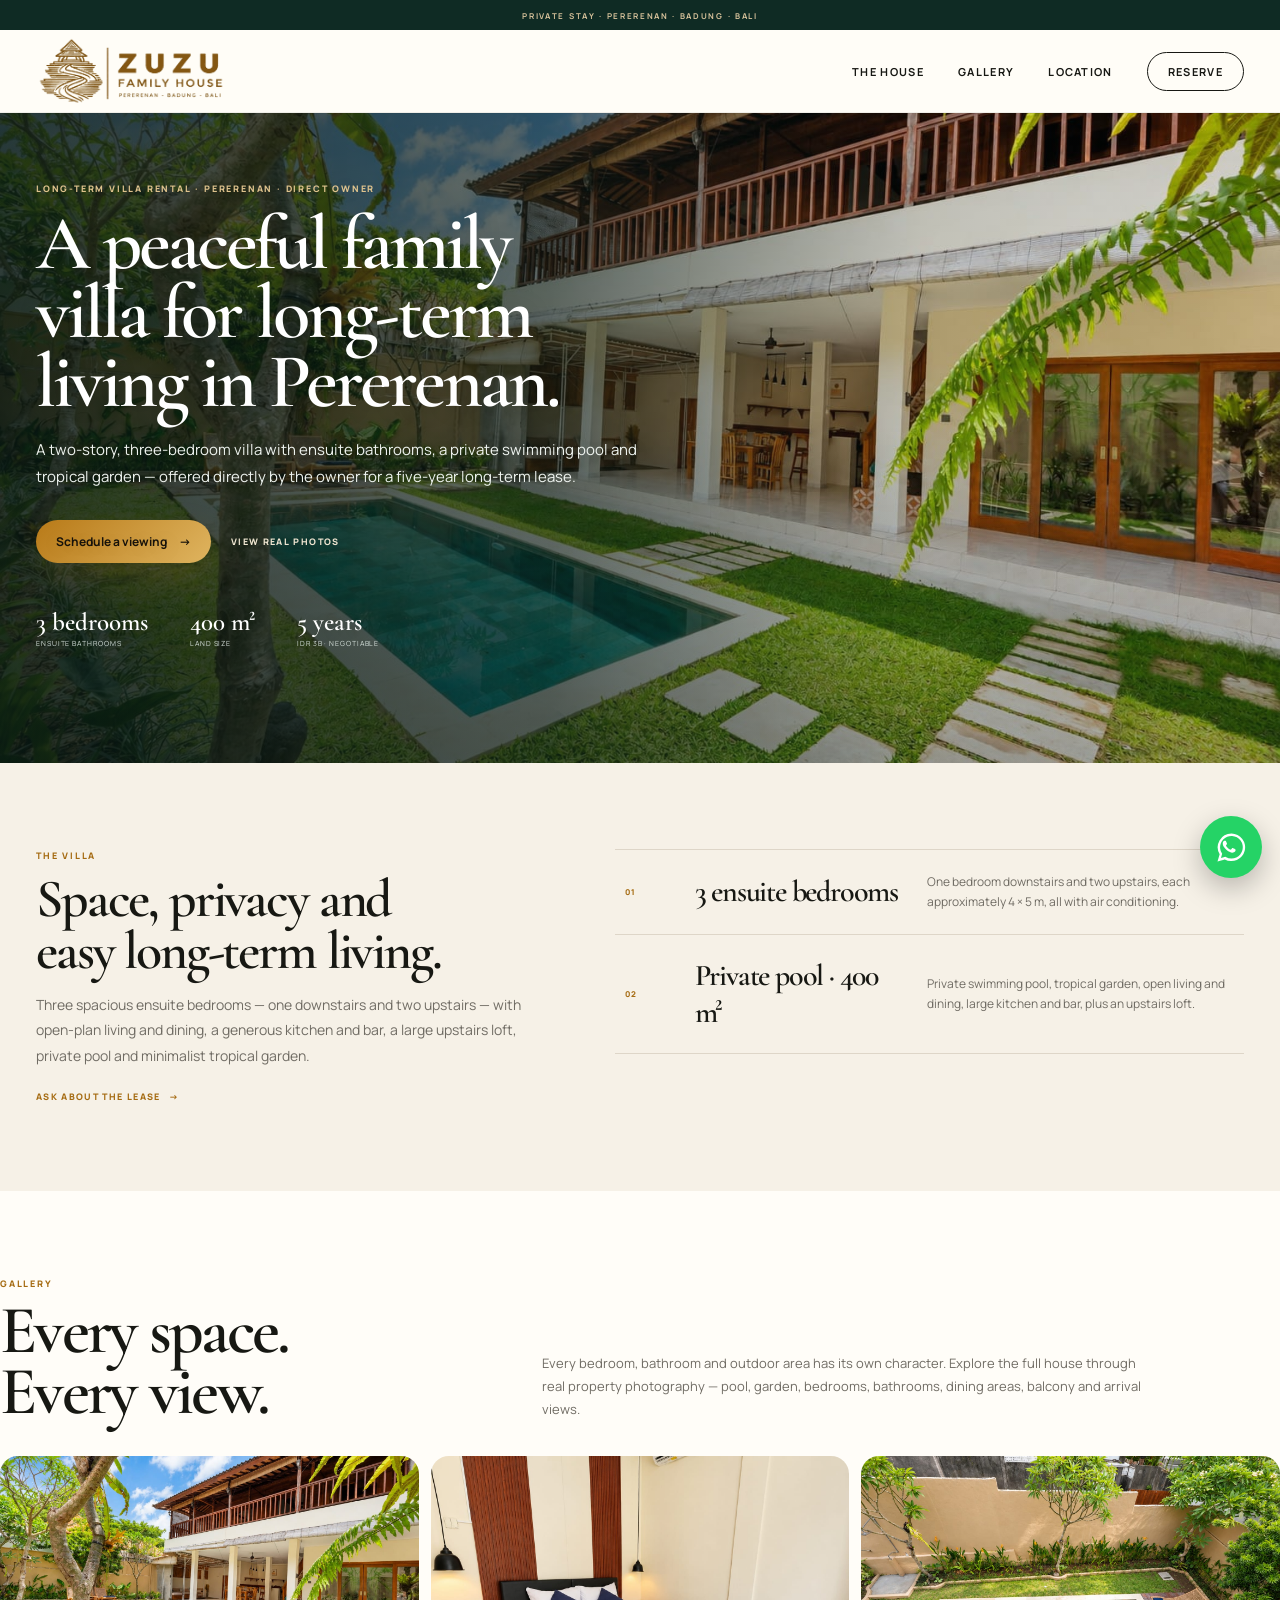
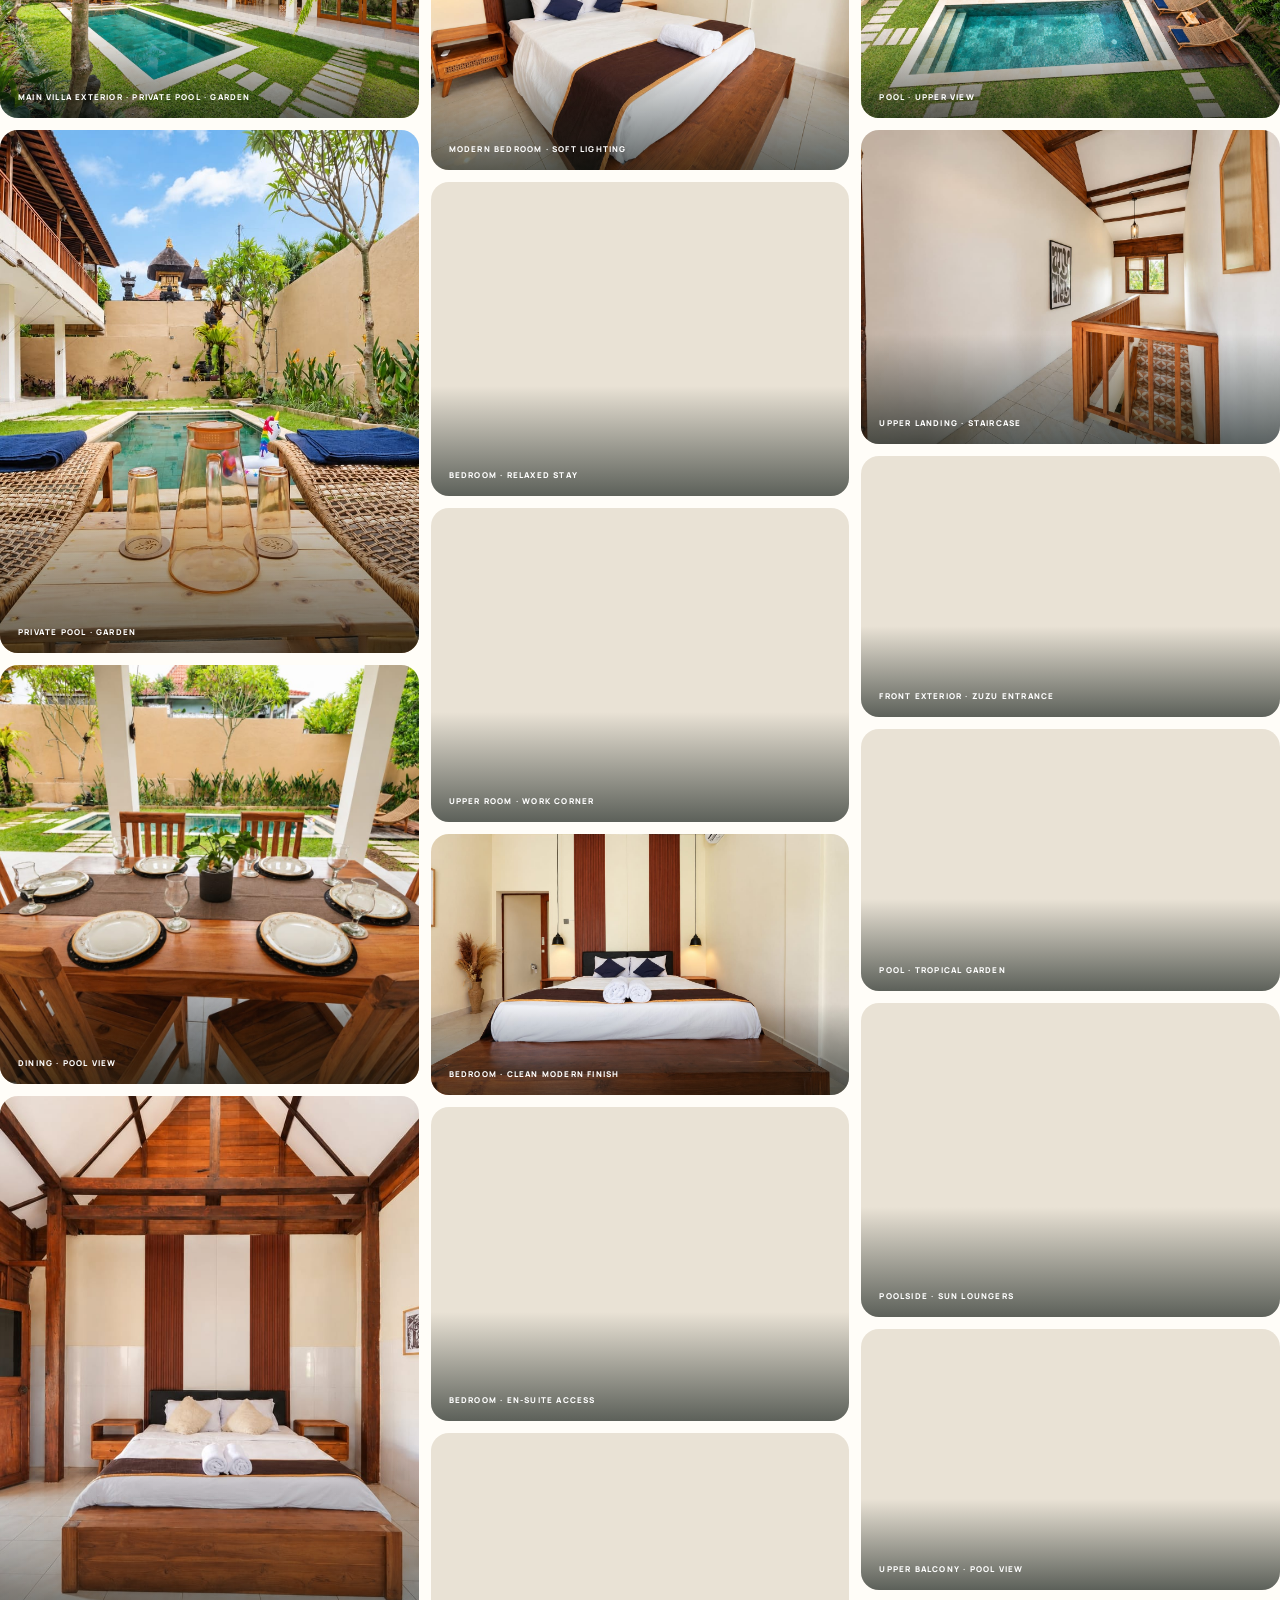
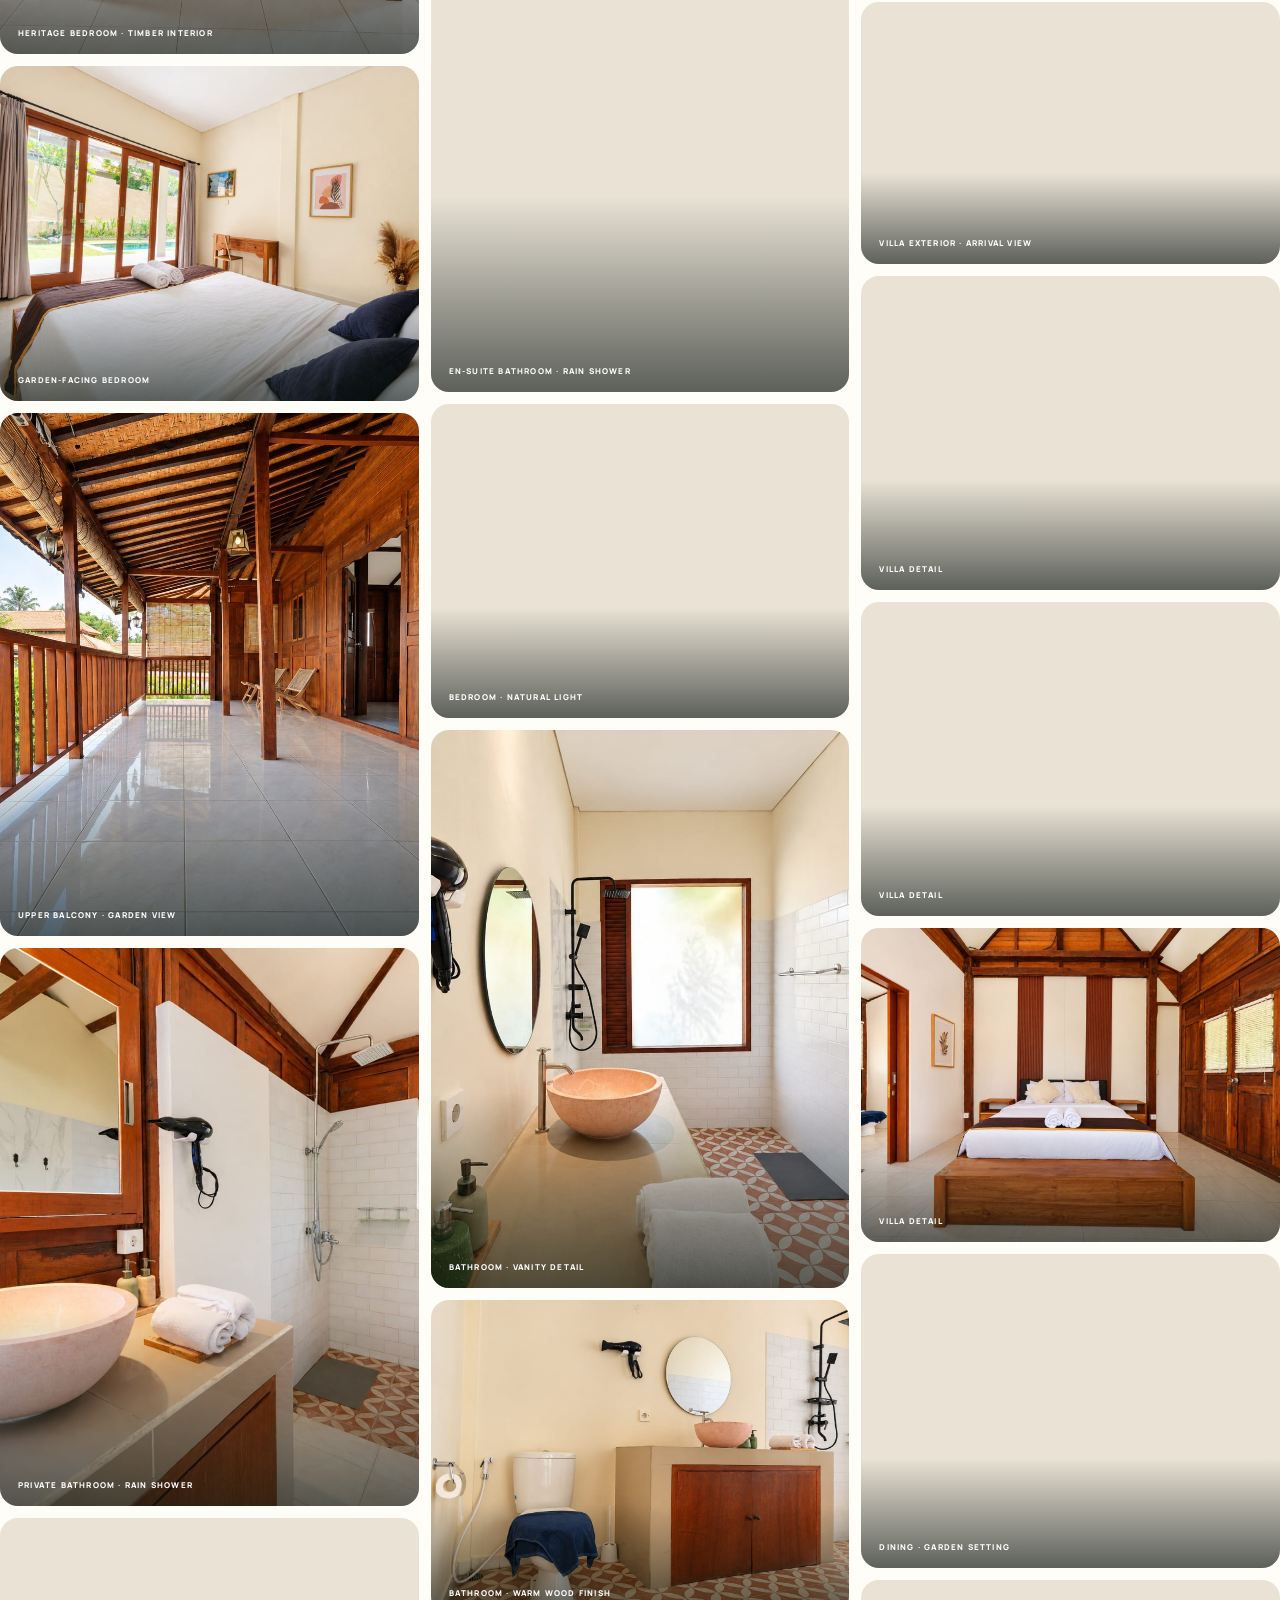
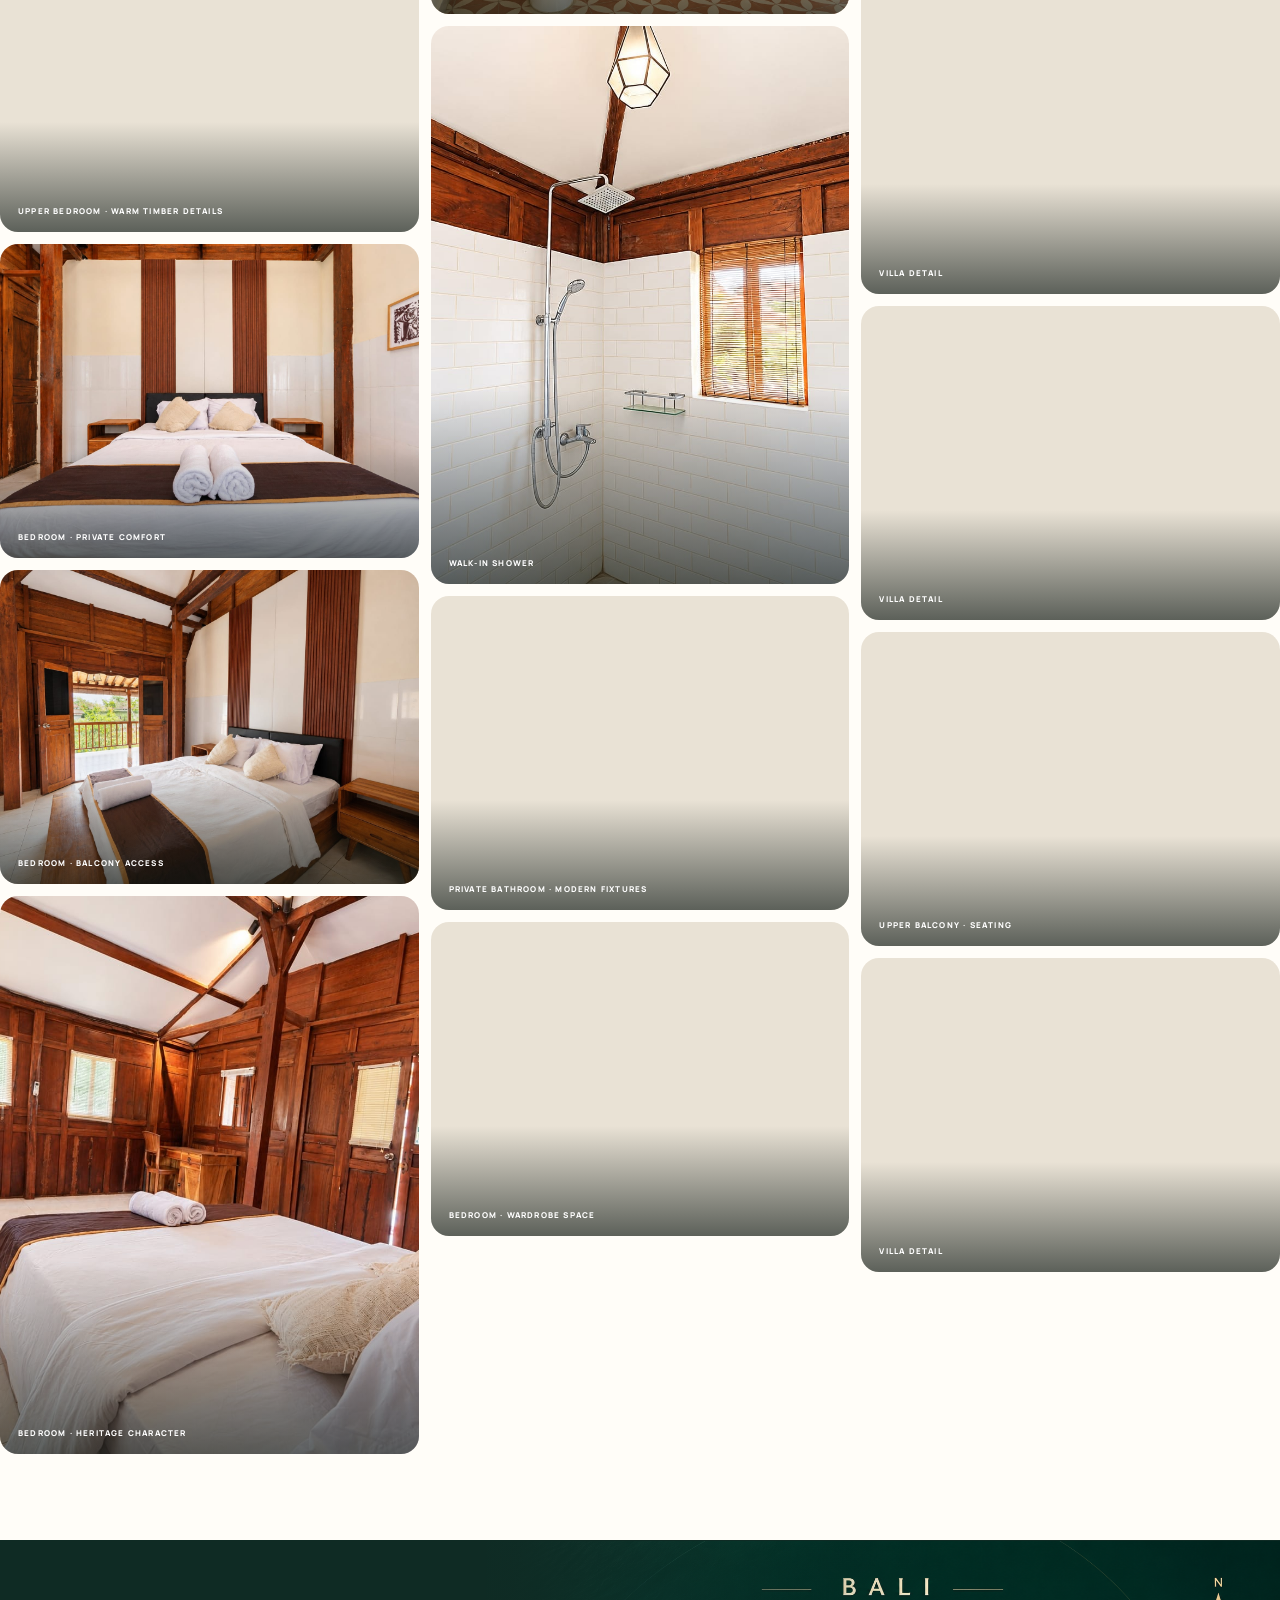
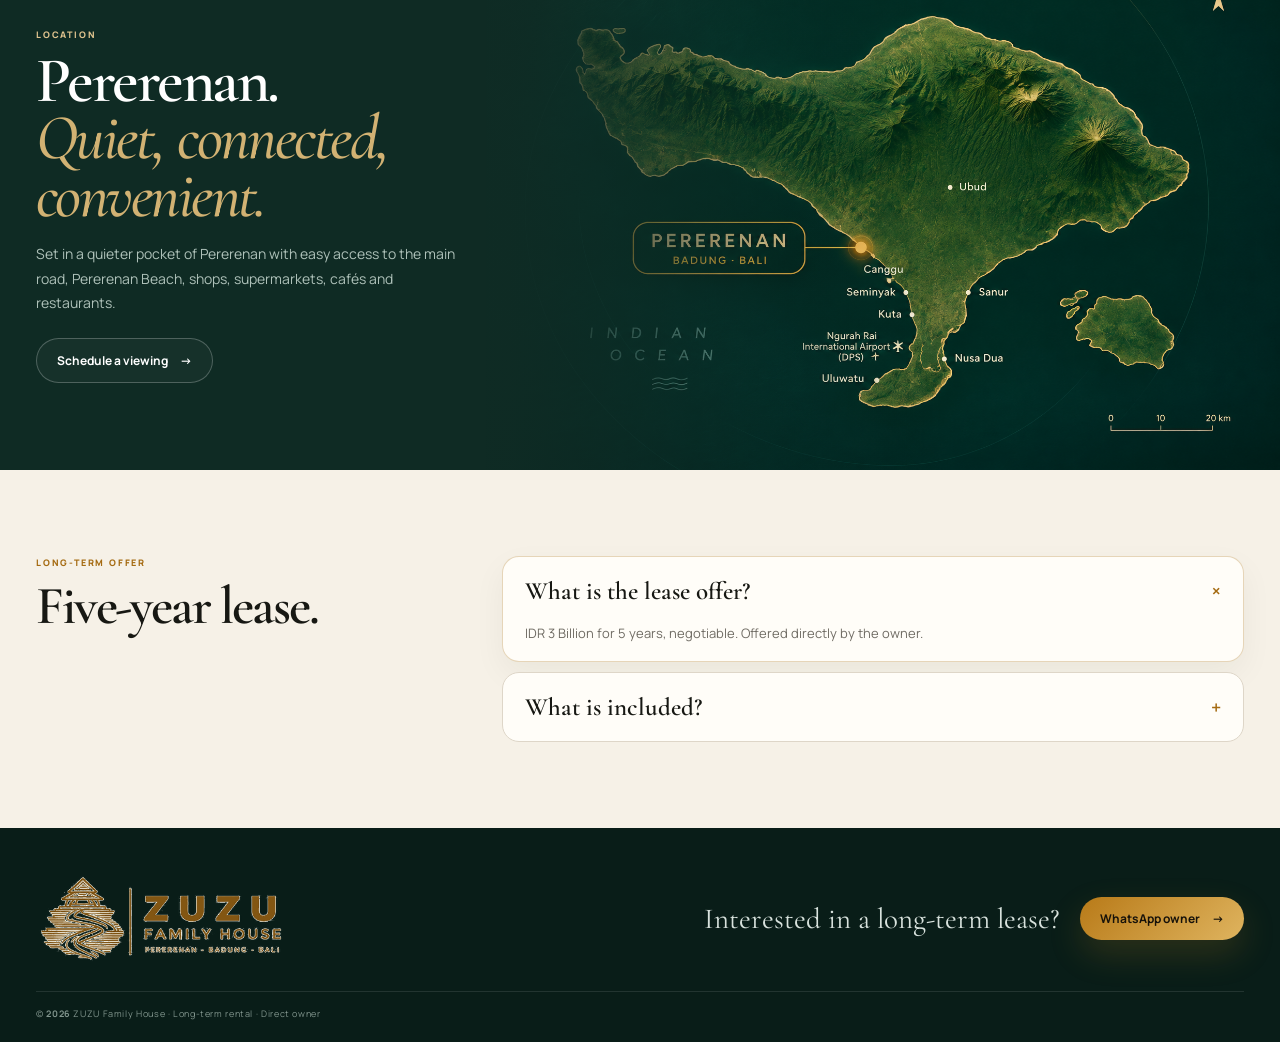
==== commit 9744ad34: "Remove long-term ready card from ZUZU villa section" ====
--- a/index.html
+++ b/index.html
@@ -68,7 +68,7 @@
     <section class="section house" id="house">
       <div class="container house-compact">
         <div class="house-copy"><div class="eyebrow">The villa</div><h2>Space, privacy and easy long-term living.</h2><p>Three spacious ensuite bedrooms — one downstairs and two upstairs — with open-plan living and dining, a generous kitchen and bar, a large upstairs loft, private pool and minimalist tropical garden.</p><a class="text-cta" href="https://wa.me/6282247972288?text=Hello%20ZUZU%20Family%20House%2C%20I%20would%20like%20more%20information%20about%20the%205-year%20villa%20rental." target="_blank" rel="noopener noreferrer">Ask about the lease <span>→</span></a></div>
-        <div class="house-facts"><article><span>01</span><strong>3 ensuite bedrooms</strong><p>One bedroom downstairs and two upstairs, each approximately 4 × 5 m, all with air conditioning.</p></article><article><span>02</span><strong>Private pool · 400 m²</strong><p>Private swimming pool, tropical garden, open living and dining, large kitchen and bar, plus an upstairs loft.</p></article><article><span>03</span><strong>Long-term ready</strong><p>Housekeeping every 2 days, toiletries, cooking essentials, gas, drinking water, Wi-Fi and 24-hour security cameras included.</p></article></div>
+        <div class="house-facts"><article><span>01</span><strong>3 ensuite bedrooms</strong><p>One bedroom downstairs and two upstairs, each approximately 4 × 5 m, all with air conditioning.</p></article><article><span>02</span><strong>Private pool · 400 m²</strong><p>Private swimming pool, tropical garden, open living and dining, large kitchen and bar, plus an upstairs loft.</p></article></div>
       </div>
     </section>
 
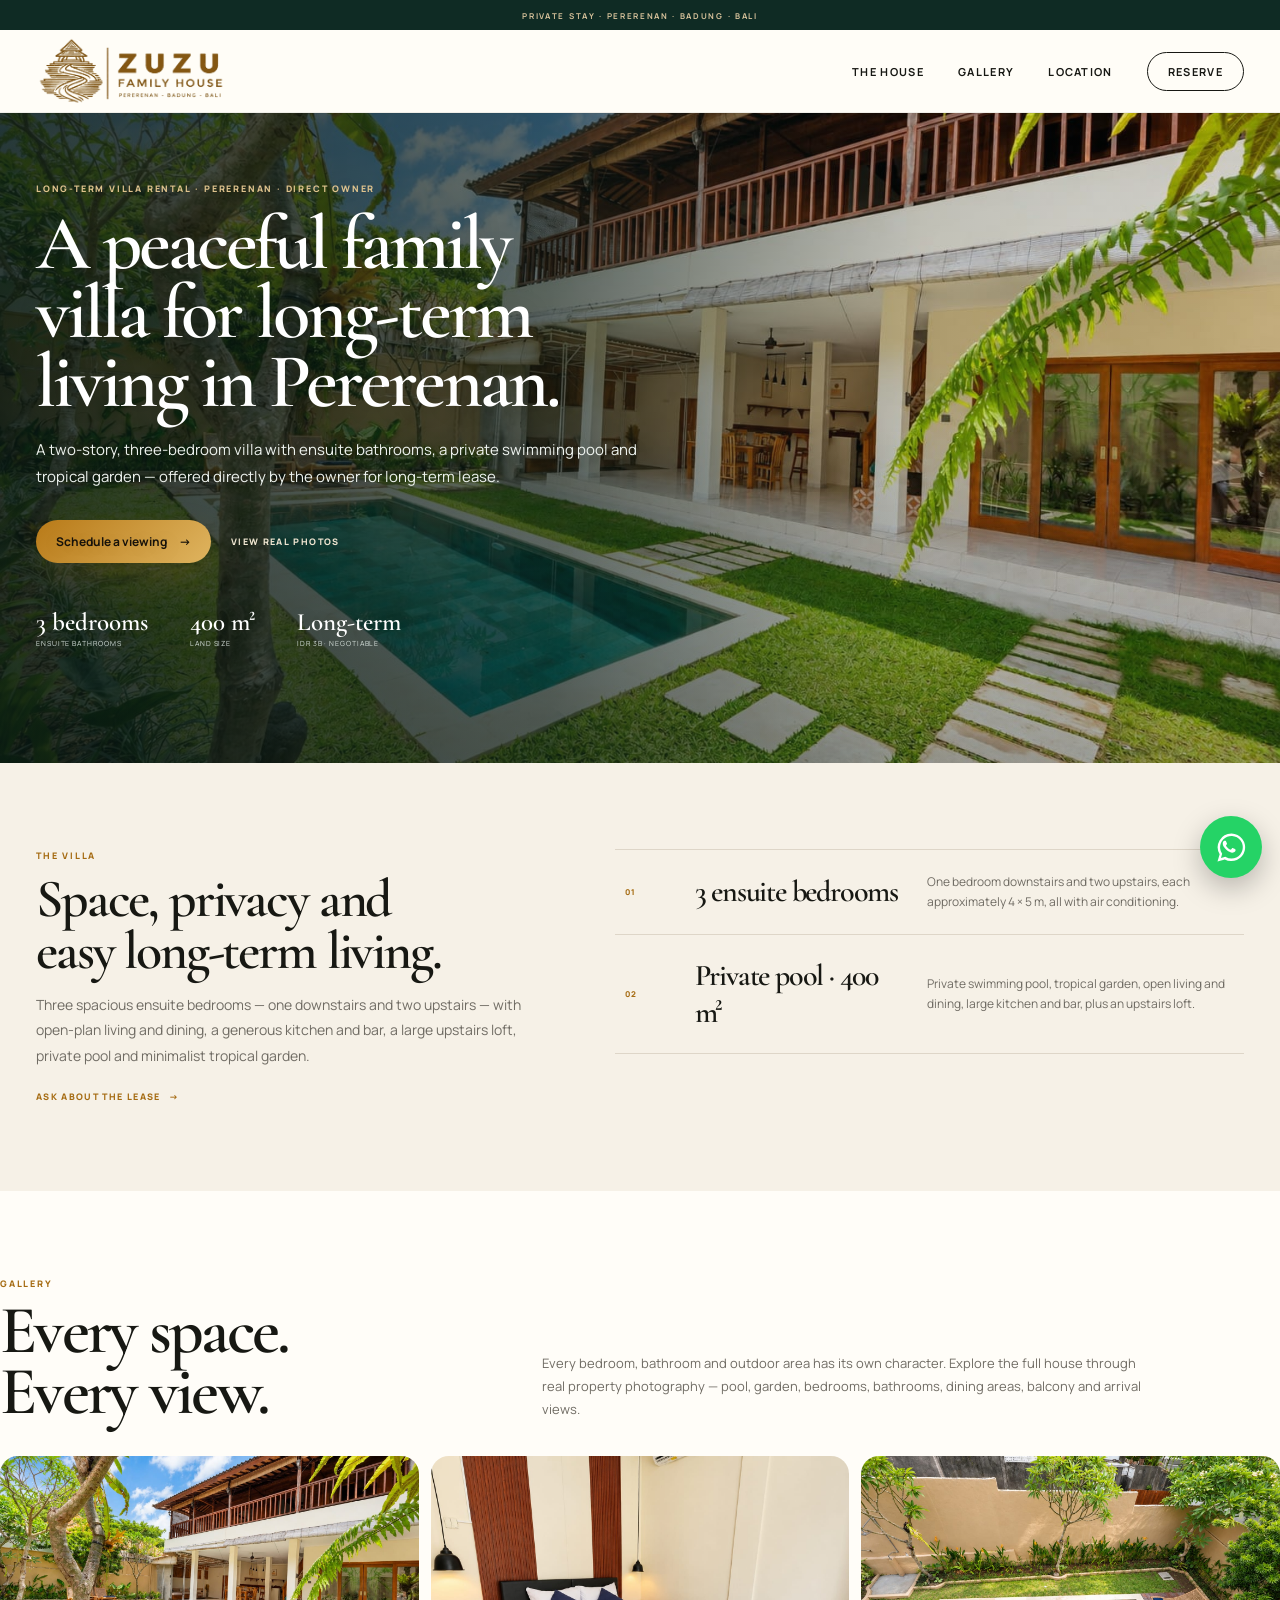
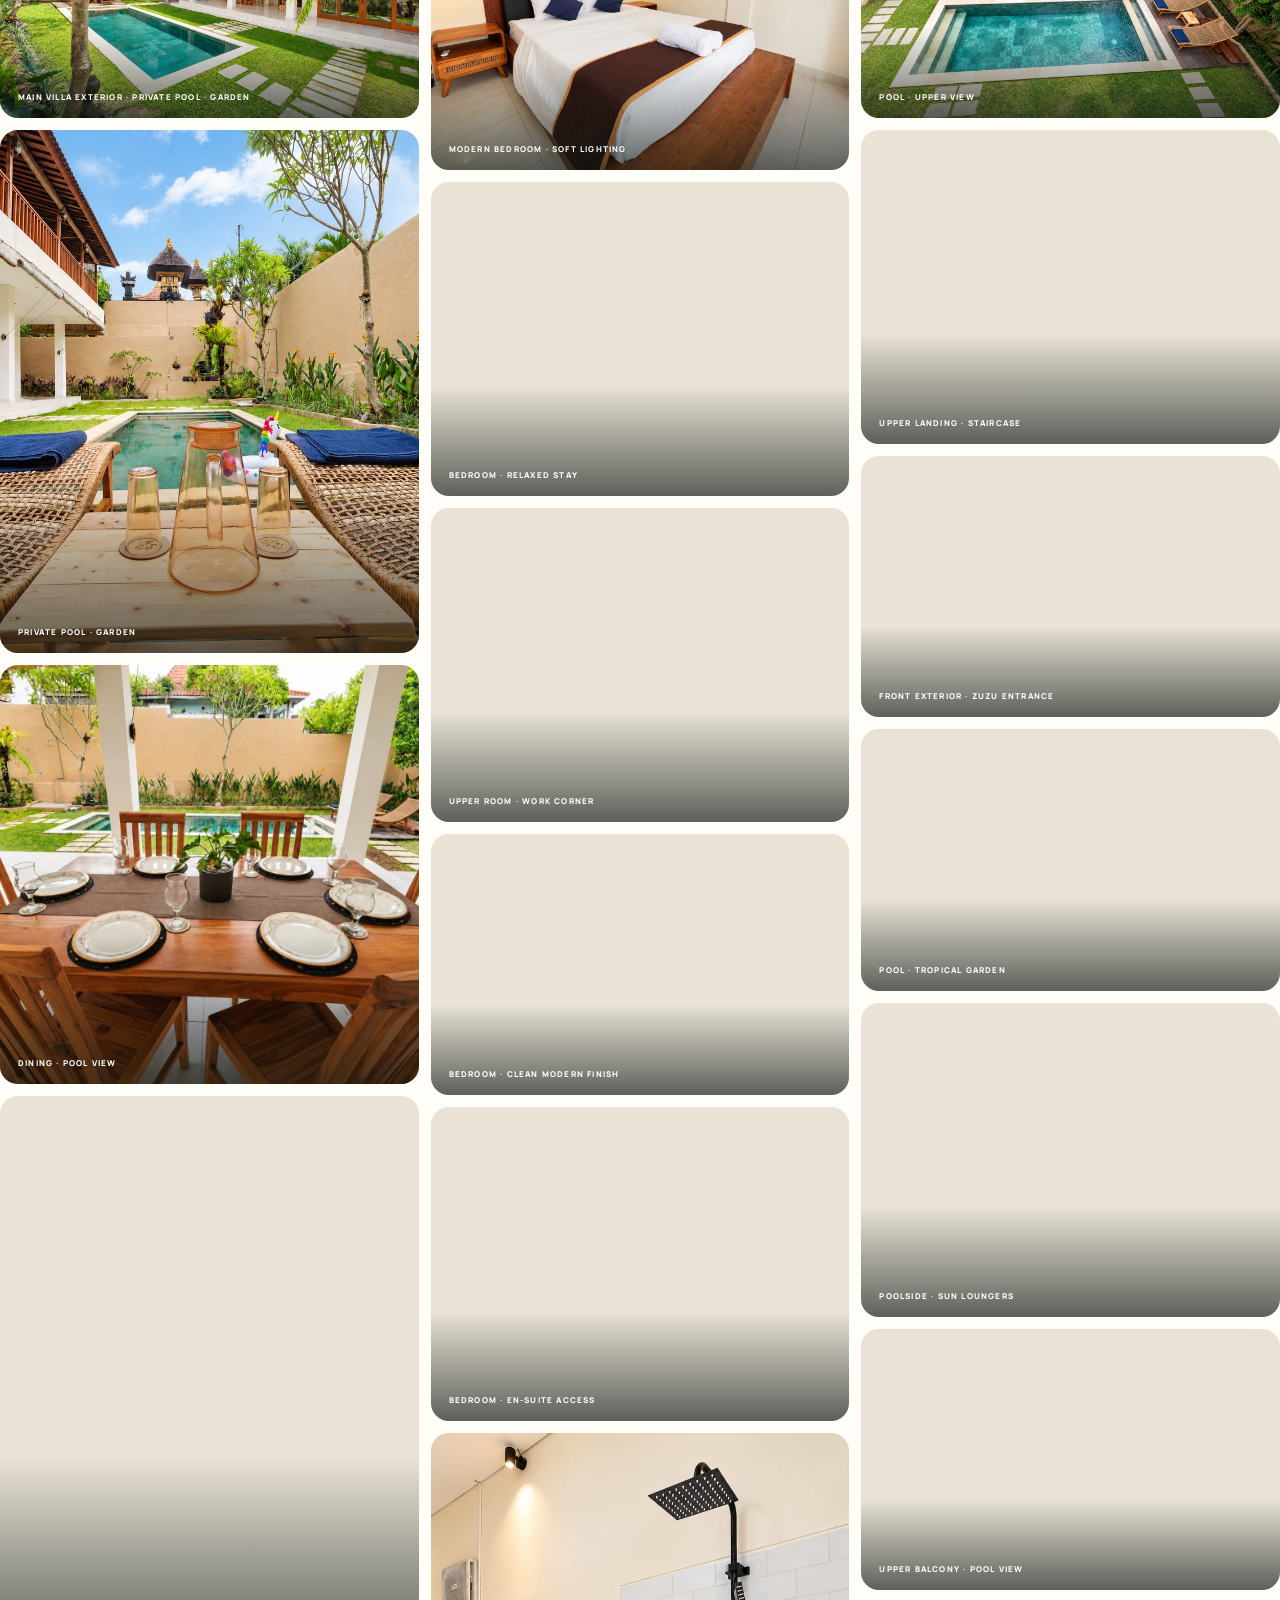
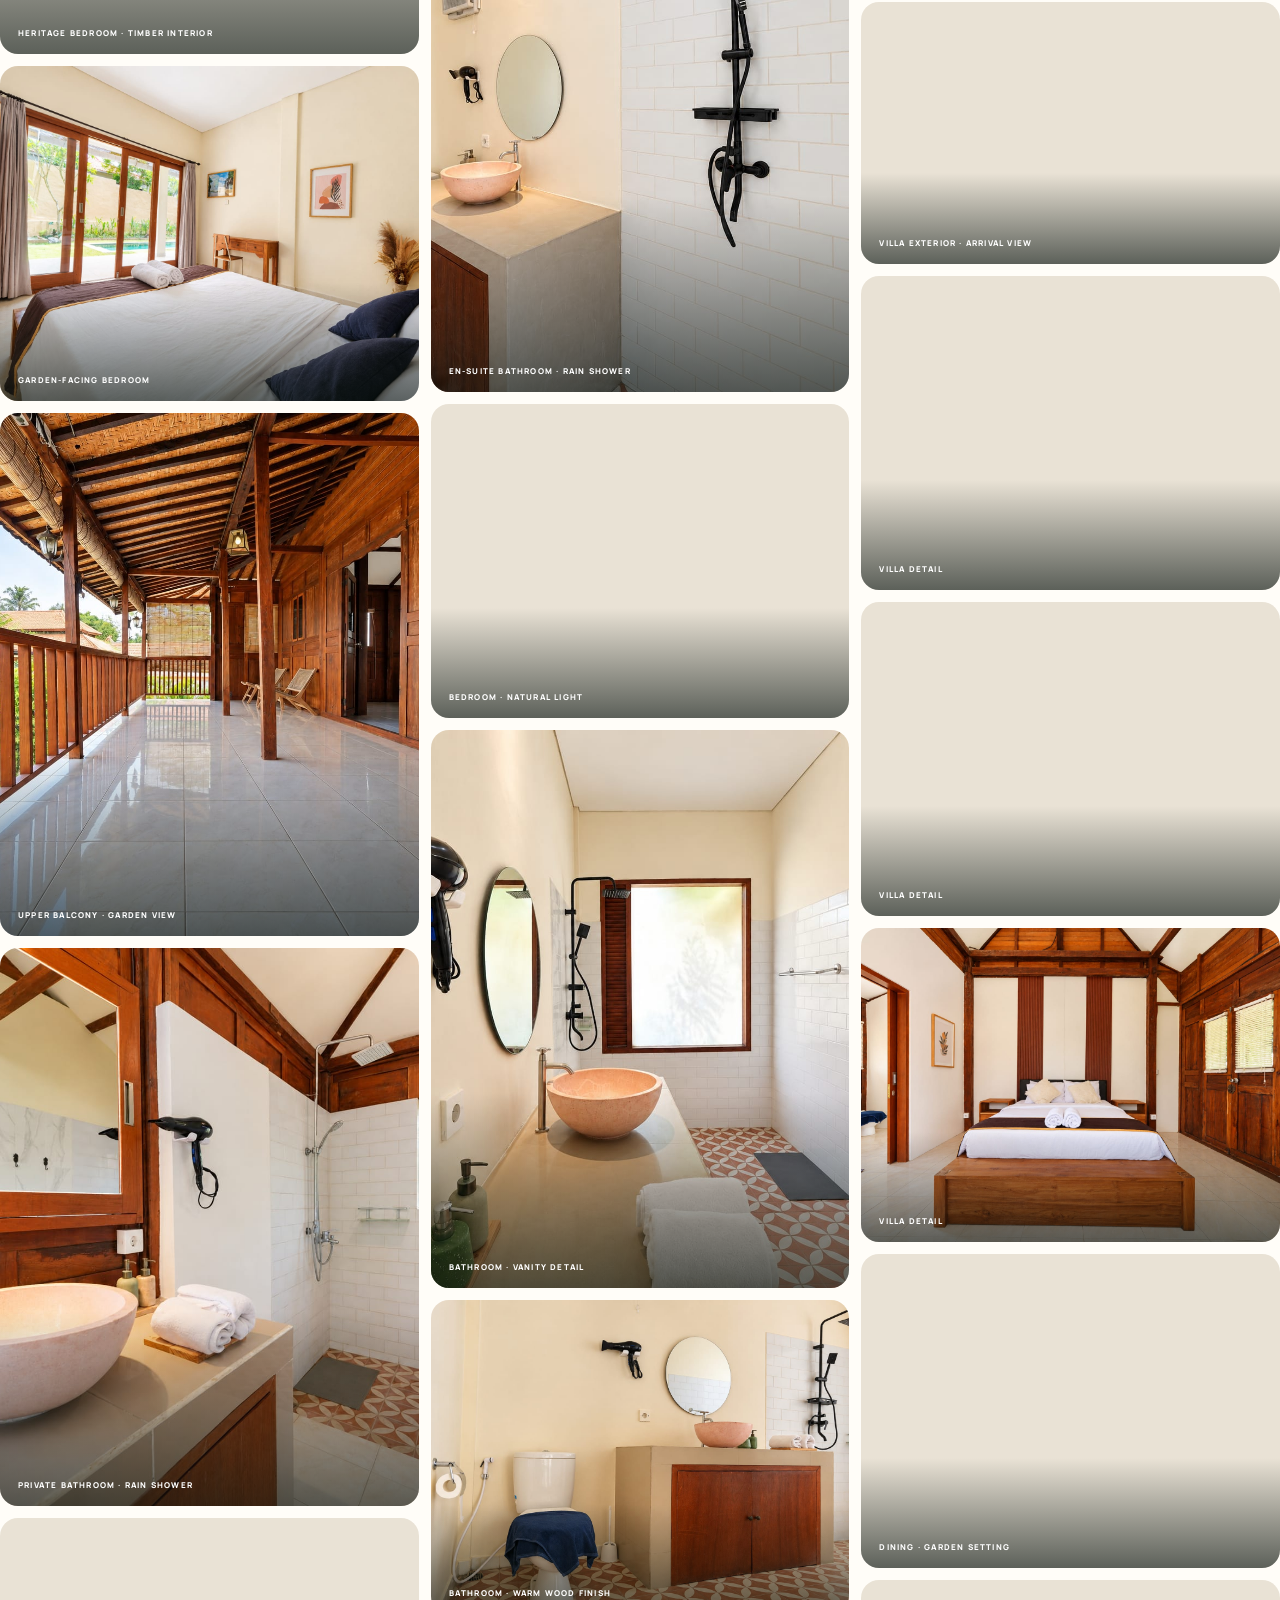
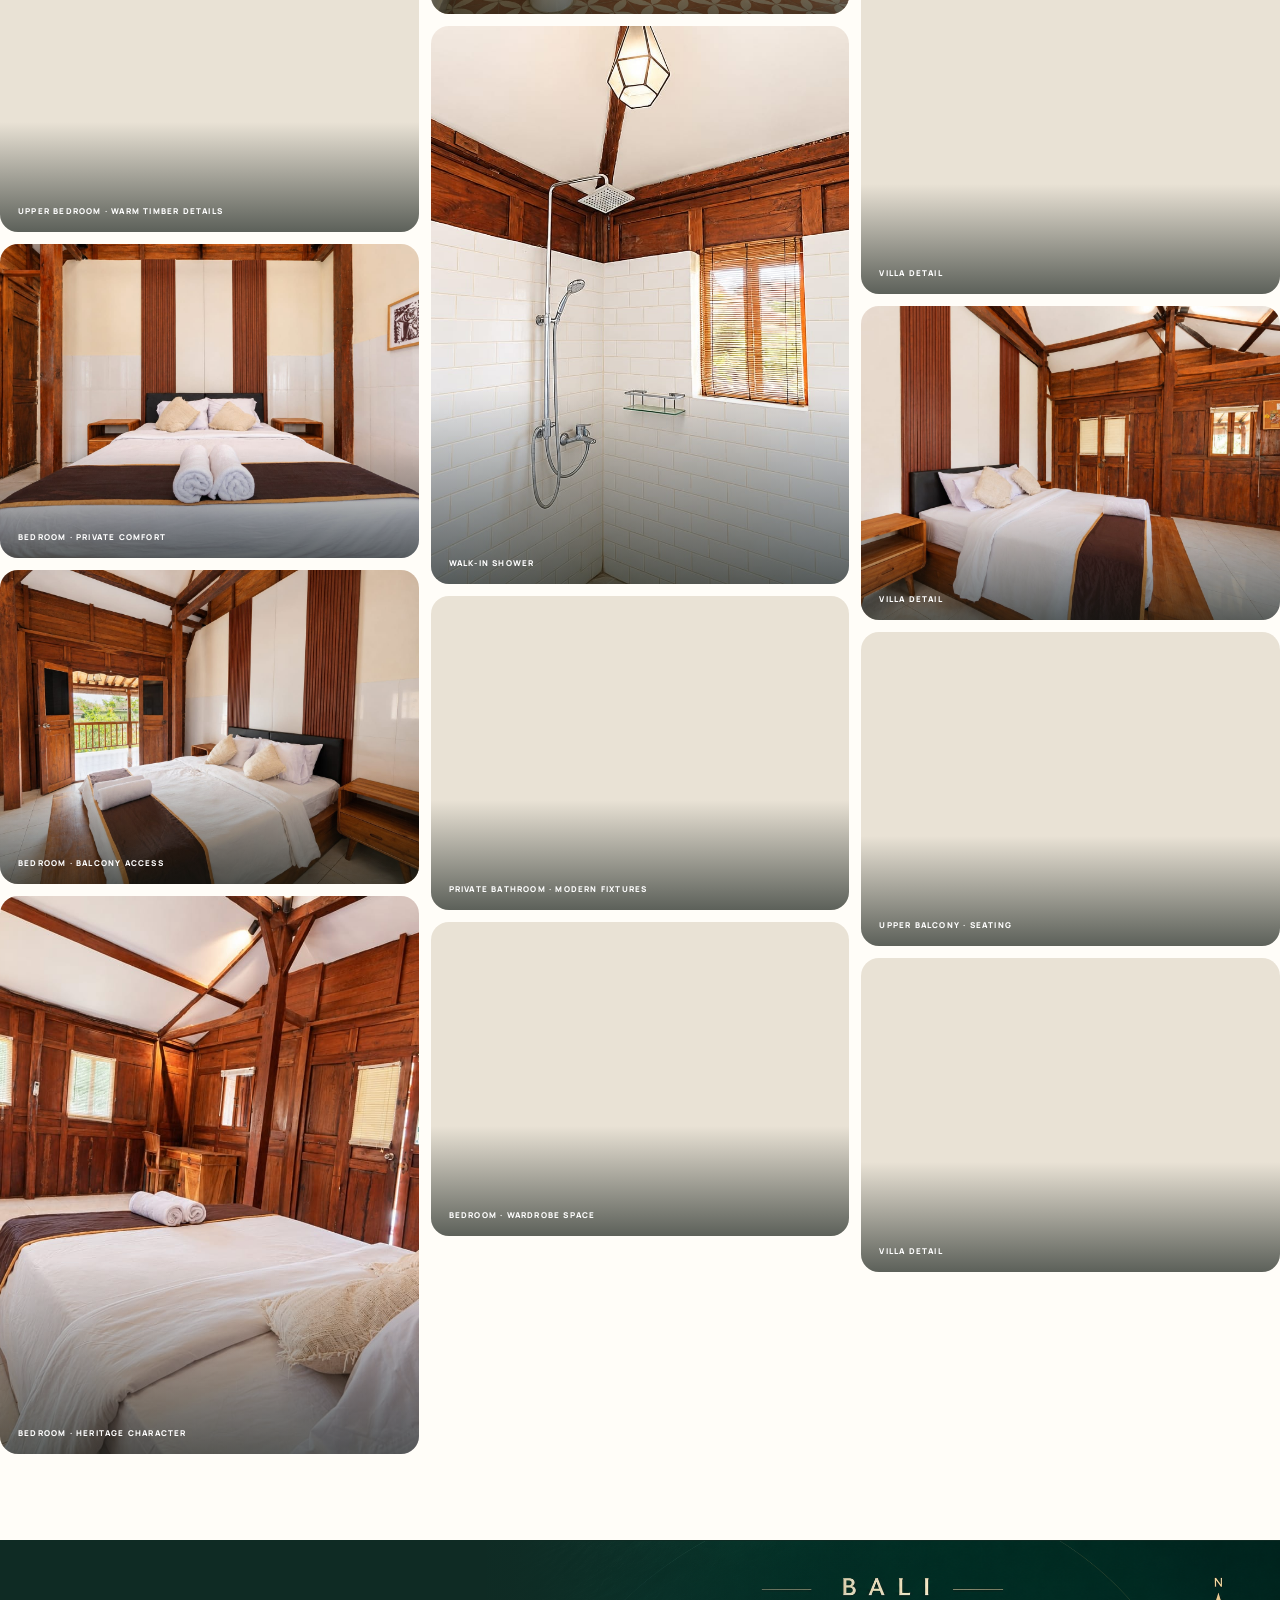
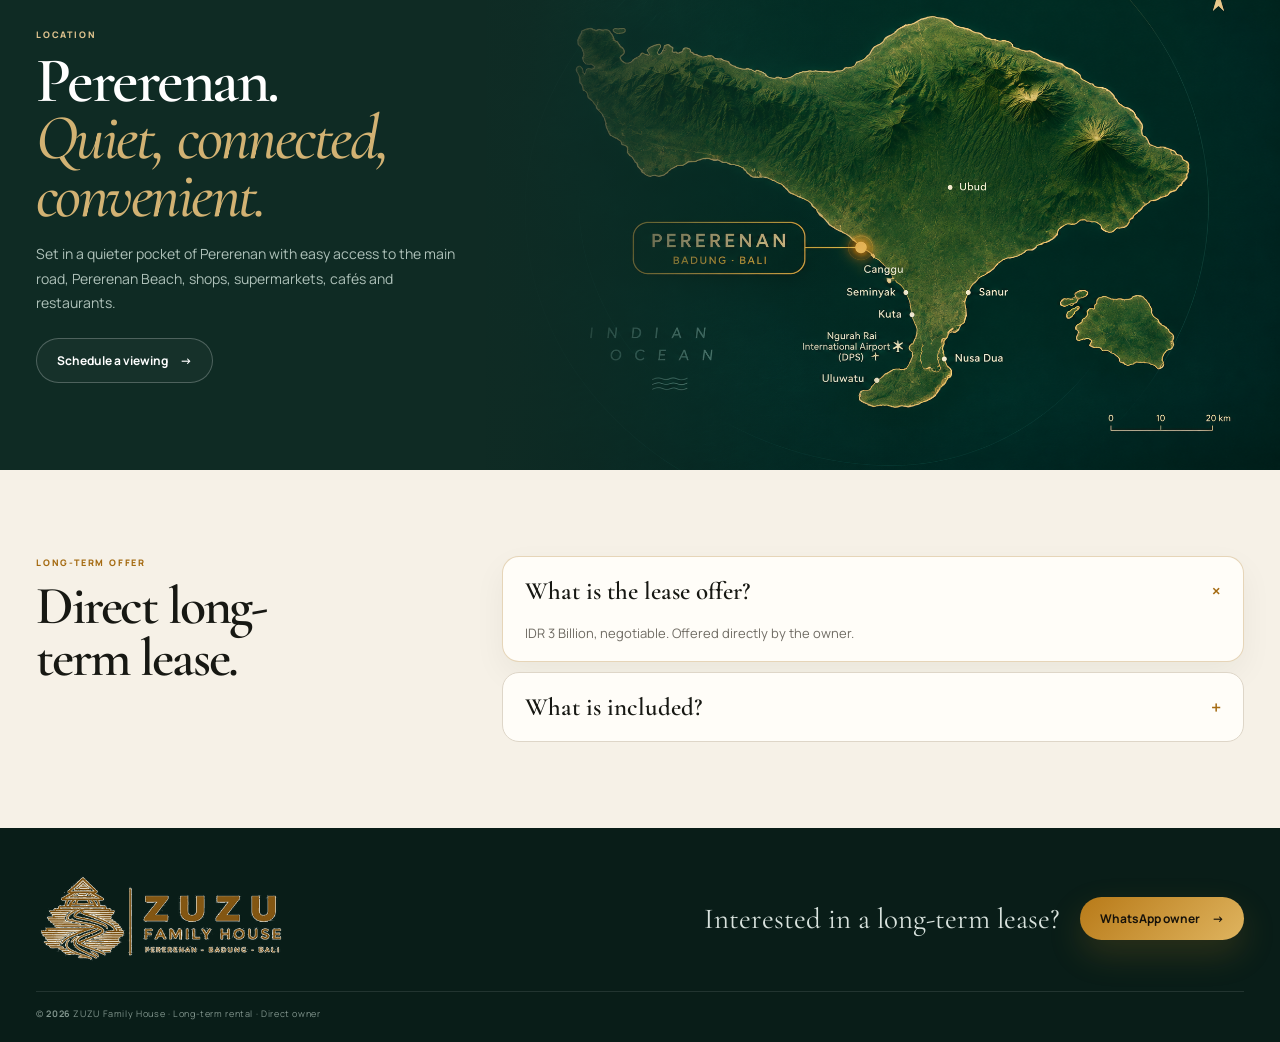
==== commit 7bf26c74: "Remove five-year lease references from ZUZU website" ====
--- a/index.html
+++ b/index.html
@@ -50,9 +50,9 @@
       <div class="hero-copy">
         <div class="eyebrow light">LONG-TERM VILLA RENTAL · PERERENAN · DIRECT OWNER</div>
         <h1>A peaceful family villa for long-term living in Pererenan.</h1>
-        <p>A two-story, three-bedroom villa with ensuite bathrooms, a private swimming pool and tropical garden — offered directly by the owner for a five-year long-term lease.</p>
-        <div class="hero-actions"><a class="button gold" href="https://wa.me/6282247972288?text=Hello%20ZUZU%20Family%20House%2C%20I%20would%20like%20to%20schedule%20a%20viewing%20for%20the%205-year%20villa%20rental." target="_blank" rel="noopener noreferrer">Schedule a viewing <span>→</span></a><a class="text-link" href="#gallery">View real photos</a></div>
-        <div class="hero-meta"><div><strong>3 bedrooms</strong><span>Ensuite bathrooms</span></div><div><strong>400 m²</strong><span>Land size</span></div><div><strong>5 years</strong><span>IDR 3B · Negotiable</span></div></div>
+        <p>A two-story, three-bedroom villa with ensuite bathrooms, a private swimming pool and tropical garden — offered directly by the owner for long-term lease.</p>
+        <div class="hero-actions"><a class="button gold" href="https://wa.me/6282247972288?text=Hello%20ZUZU%20Family%20House%2C%20I%20would%20like%20to%20schedule%20a%20viewing%20for%20the%20long-term%20villa%20rental." target="_blank" rel="noopener noreferrer">Schedule a viewing <span>→</span></a><a class="text-link" href="#gallery">View real photos</a></div>
+        <div class="hero-meta"><div><strong>3 bedrooms</strong><span>Ensuite bathrooms</span></div><div><strong>400 m²</strong><span>Land size</span></div><div><strong>Long-term</strong><span>IDR 3B · Negotiable</span></div></div>
       </div>
     </div>
   </header>  <section class="availability" id="availability" aria-label="Check stay dates" style="display:none">
@@ -67,7 +67,7 @@
   <main>
     <section class="section house" id="house">
       <div class="container house-compact">
-        <div class="house-copy"><div class="eyebrow">The villa</div><h2>Space, privacy and easy long-term living.</h2><p>Three spacious ensuite bedrooms — one downstairs and two upstairs — with open-plan living and dining, a generous kitchen and bar, a large upstairs loft, private pool and minimalist tropical garden.</p><a class="text-cta" href="https://wa.me/6282247972288?text=Hello%20ZUZU%20Family%20House%2C%20I%20would%20like%20more%20information%20about%20the%205-year%20villa%20rental." target="_blank" rel="noopener noreferrer">Ask about the lease <span>→</span></a></div>
+        <div class="house-copy"><div class="eyebrow">The villa</div><h2>Space, privacy and easy long-term living.</h2><p>Three spacious ensuite bedrooms — one downstairs and two upstairs — with open-plan living and dining, a generous kitchen and bar, a large upstairs loft, private pool and minimalist tropical garden.</p><a class="text-cta" href="https://wa.me/6282247972288?text=Hello%20ZUZU%20Family%20House%2C%20I%20would%20like%20more%20information%20about%20the%20long-term%20villa%20rental." target="_blank" rel="noopener noreferrer">Ask about the lease <span>→</span></a></div>
         <div class="house-facts"><article><span>01</span><strong>3 ensuite bedrooms</strong><p>One bedroom downstairs and two upstairs, each approximately 4 × 5 m, all with air conditioning.</p></article><article><span>02</span><strong>Private pool · 400 m²</strong><p>Private swimming pool, tropical garden, open living and dining, large kitchen and bar, plus an upstairs loft.</p></article></div>
       </div>
     </section>
@@ -130,8 +130,8 @@
 
     <section class="section essentials">
       <div class="container essentials-grid">
-        <div><div class="eyebrow">Long-term offer</div><h2>Five-year lease.</h2></div>
-        <div class="faq"><details open><summary>What is the lease offer?<span>+</span></summary><p>IDR 3 Billion for 5 years, negotiable. Offered directly by the owner.</p></details><details><summary>What is included?<span>+</span></summary><p>Housekeeping every 2 days, toiletries, cooking essentials, gas, drinking water, Wi-Fi (4G/5G), shared parking and 24-hour security cameras.</p></details></div>
+        <div><div class="eyebrow">Long-term offer</div><h2>Direct long-term lease.</h2></div>
+        <div class="faq"><details open><summary>What is the lease offer?<span>+</span></summary><p>IDR 3 Billion, negotiable. Offered directly by the owner.</p></details><details><summary>What is included?<span>+</span></summary><p>Housekeeping every 2 days, toiletries, cooking essentials, gas, drinking water, Wi-Fi (4G/5G), shared parking and 24-hour security cameras.</p></details></div>
       </div>
     </section>
   </main>
@@ -139,7 +139,7 @@
   <footer class="footer">
     <div class="container footer-inner">
       <div class="footer-lockup"><img src="assets/zuzu-logo-official.png?v=6" alt="ZUZU Family House"></div>
-      <div class="footer-action"><p>Interested in a long-term lease?</p><a class="button gold" href="https://wa.me/6282247972288?text=Hello%20ZUZU%20Family%20House%2C%20I%20would%20like%20to%20schedule%20a%20viewing%20for%20the%205-year%20villa%20rental." target="_blank" rel="noopener noreferrer">WhatsApp owner <span>→</span></a></div>
+      <div class="footer-action"><p>Interested in a long-term lease?</p><a class="button gold" href="https://wa.me/6282247972288?text=Hello%20ZUZU%20Family%20House%2C%20I%20would%20like%20to%20schedule%20a%20viewing%20for%20the%20long-term%20villa%20rental." target="_blank" rel="noopener noreferrer">WhatsApp owner <span>→</span></a></div>
     </div>
     <div class="container copyright">© <b id="year"></b> ZUZU Family House · Long-term rental · Direct owner</div>
   </footer>
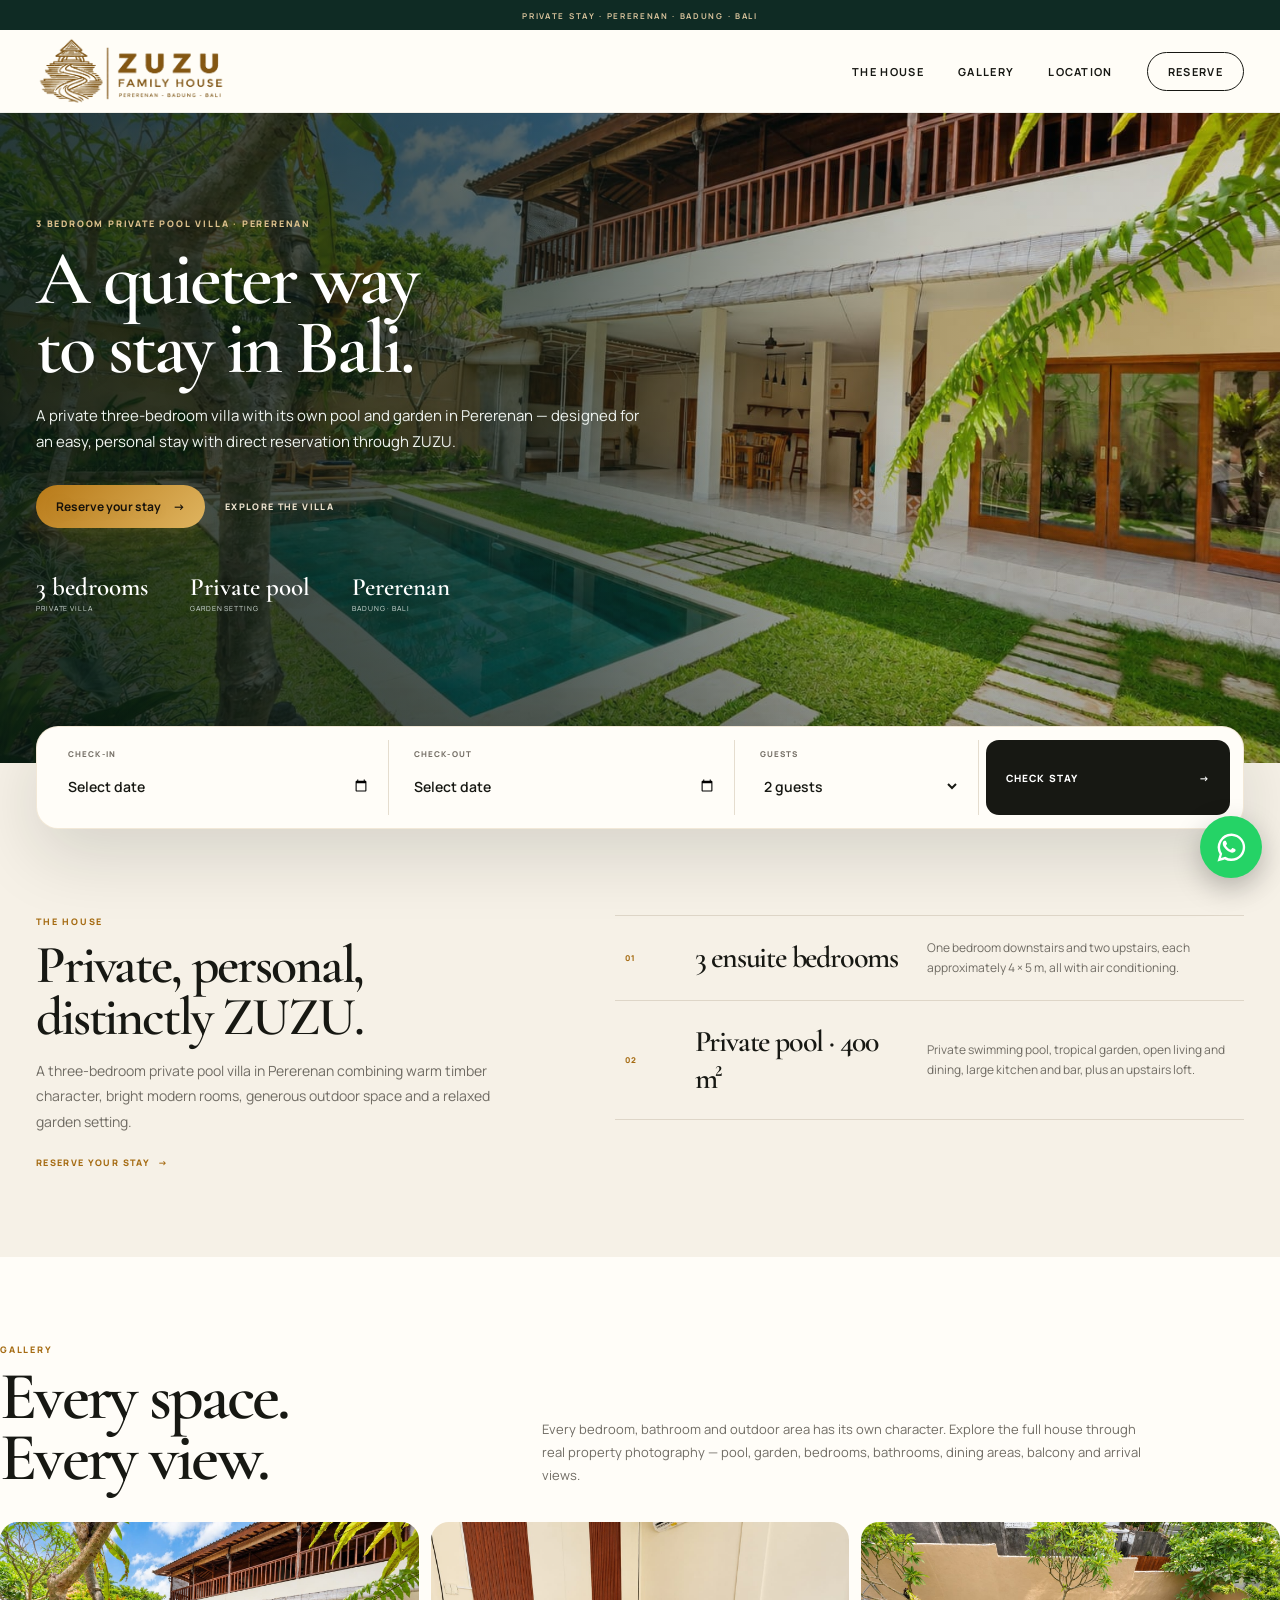
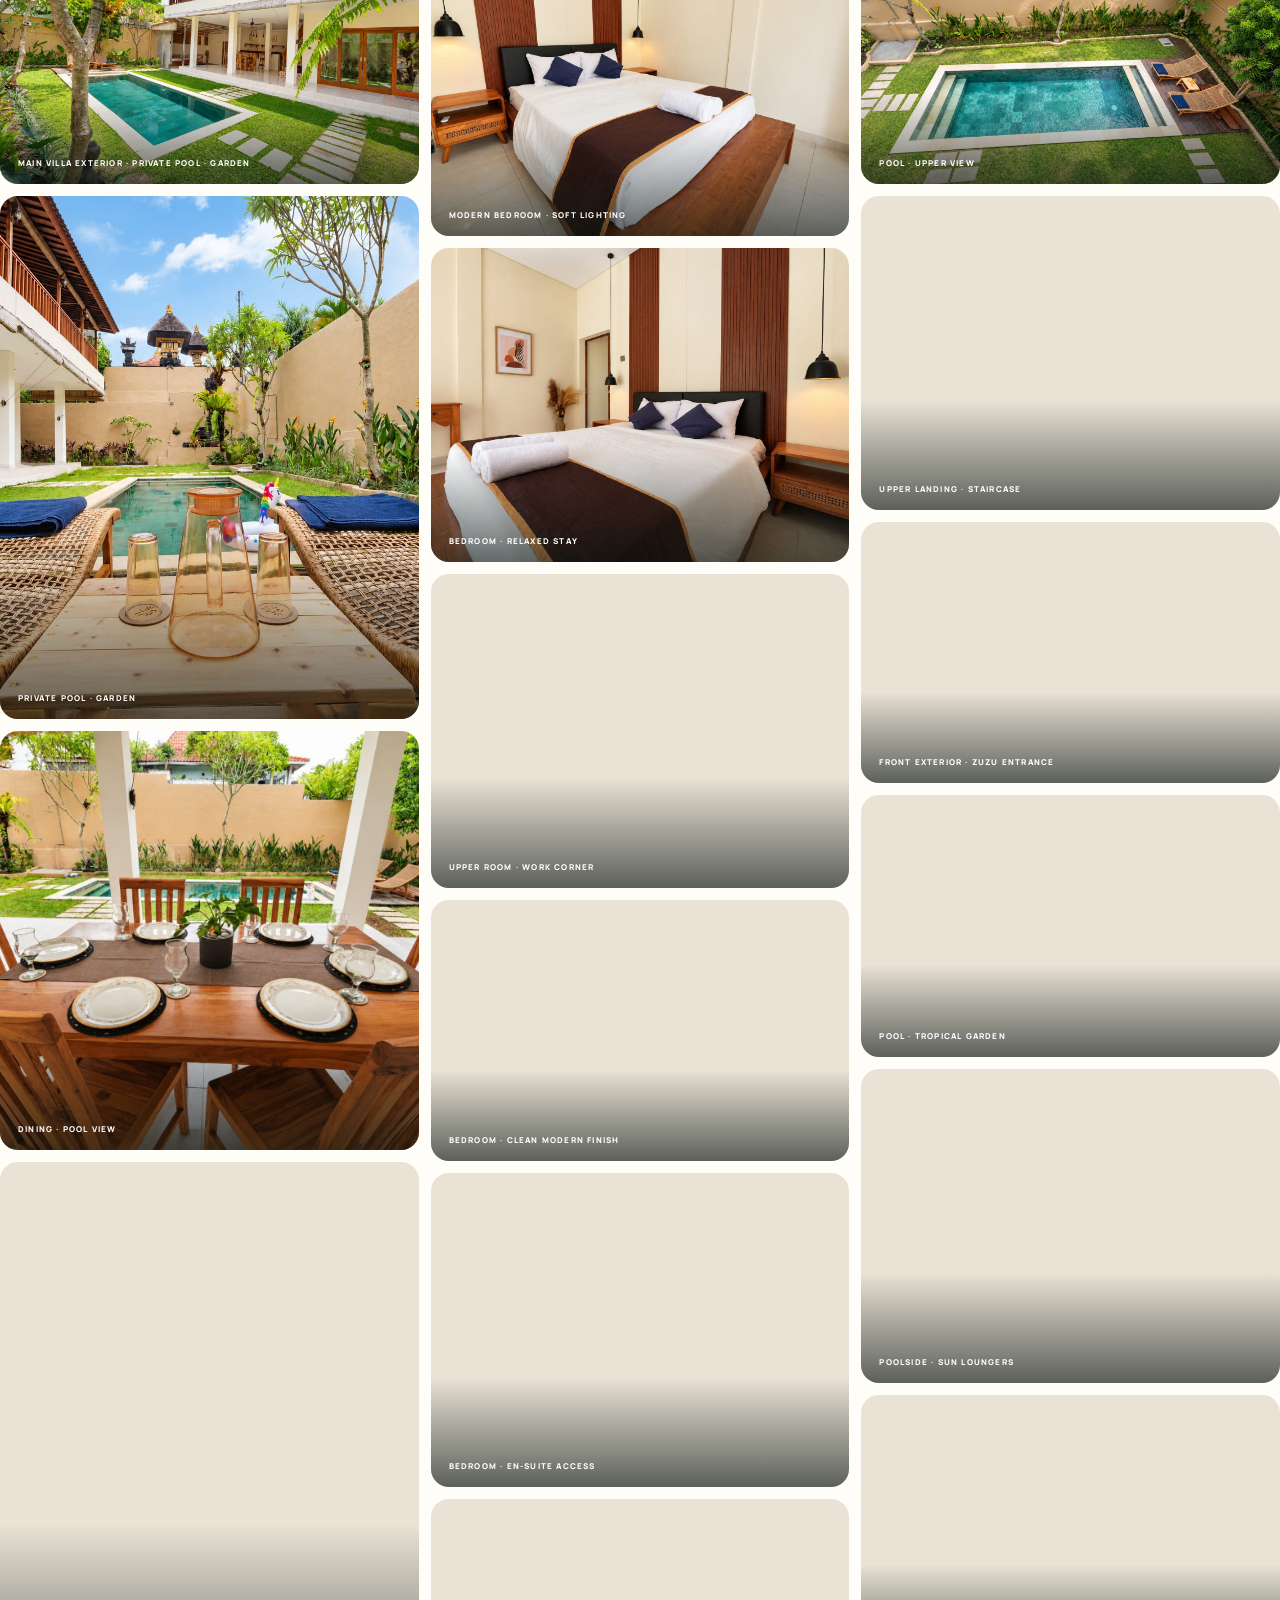
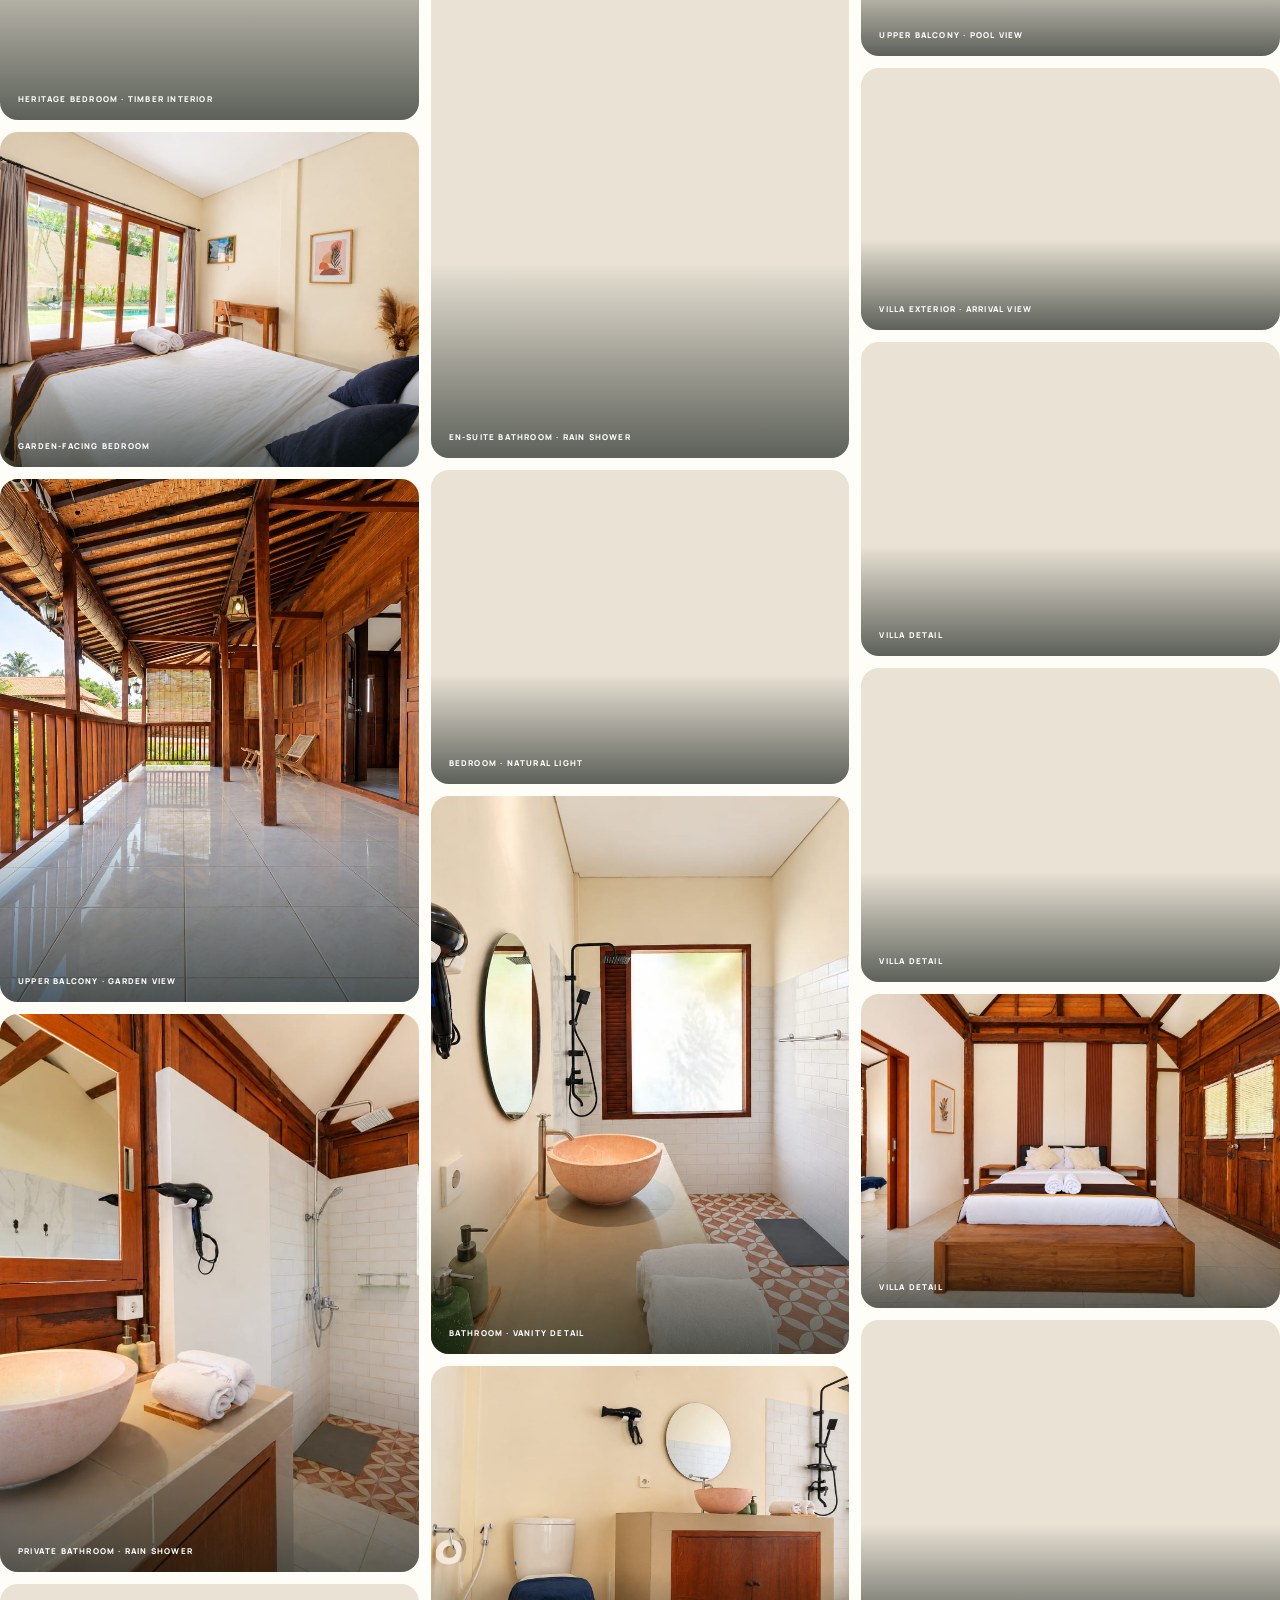
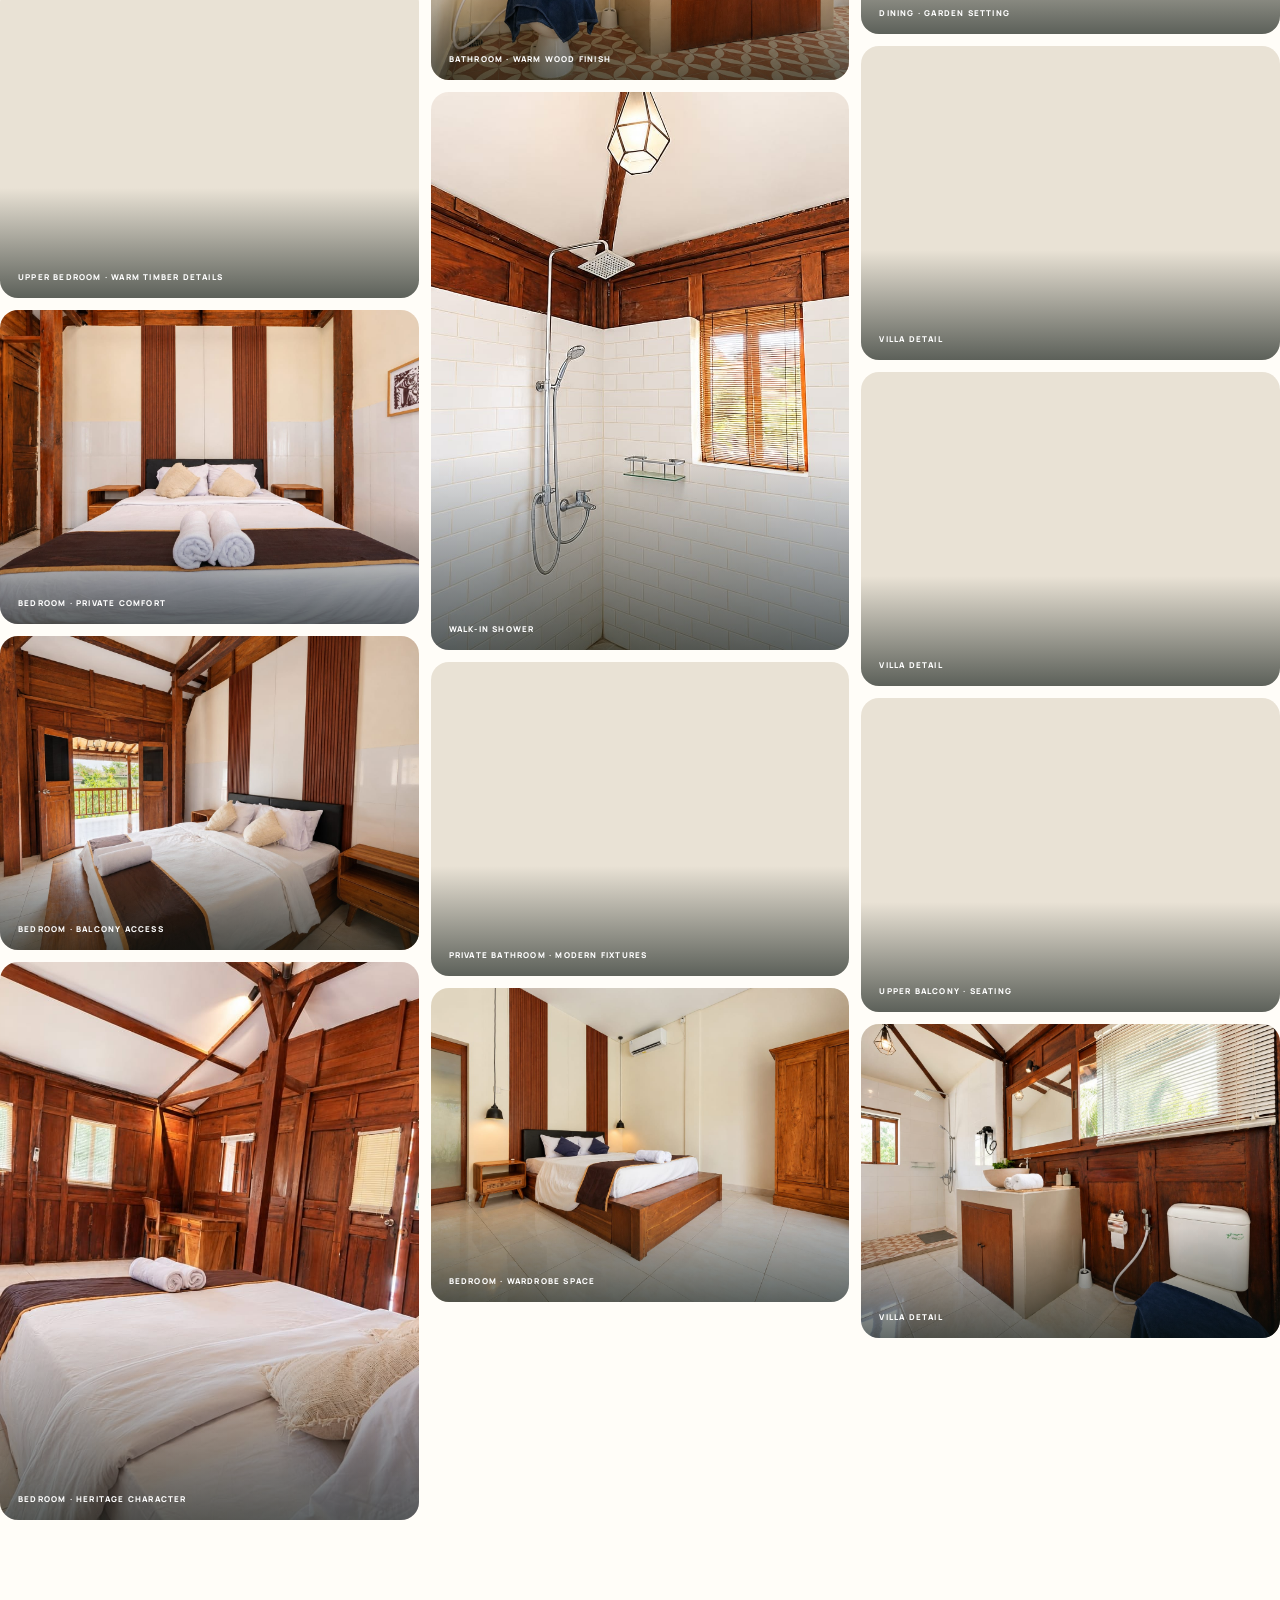
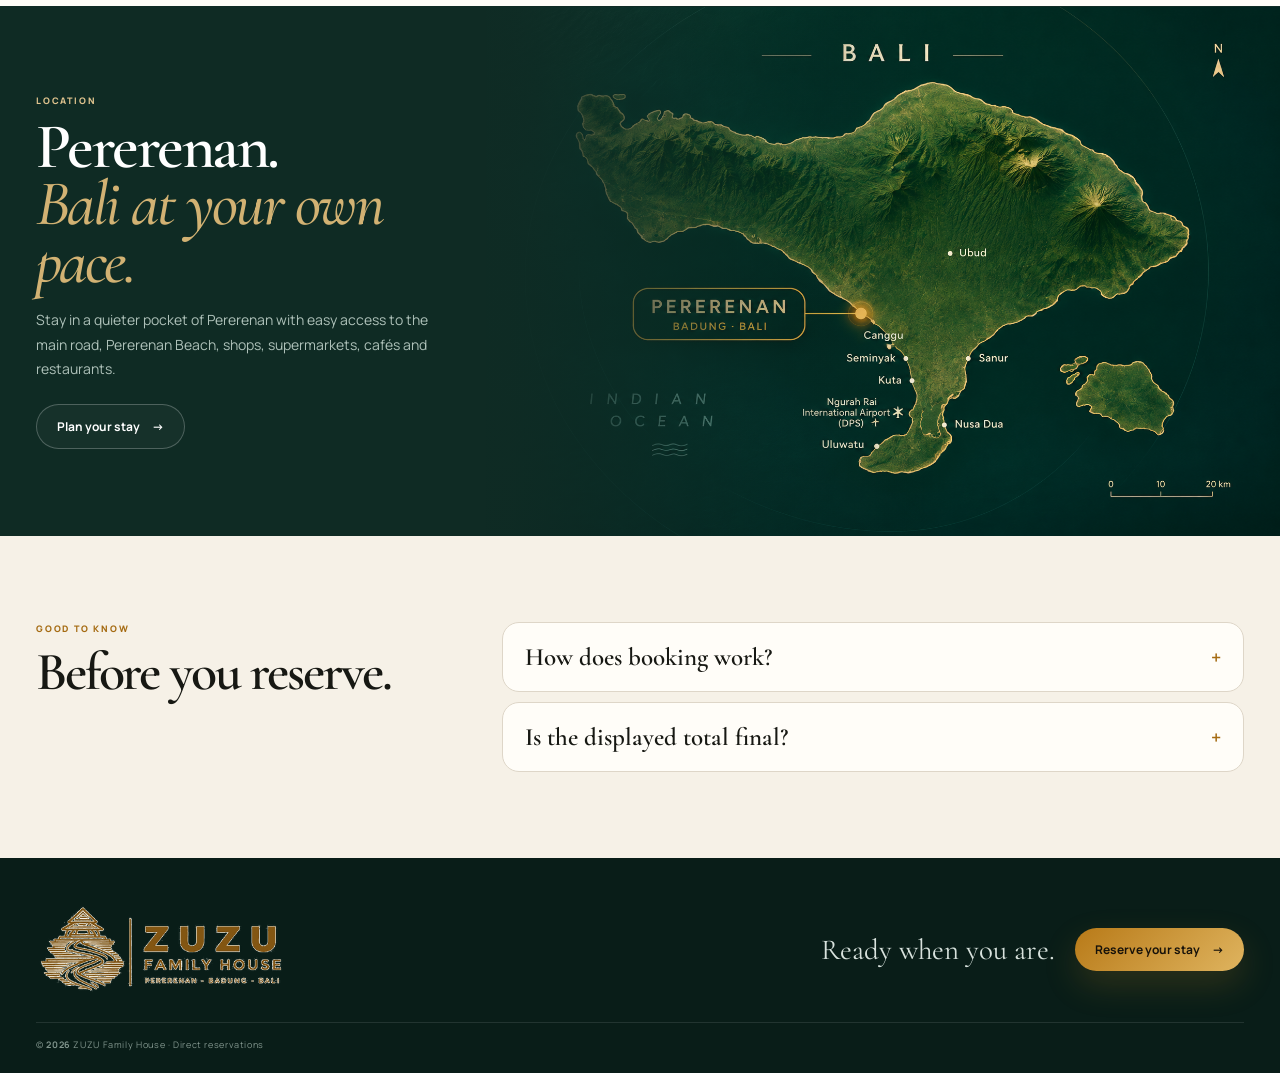
==== commit c3c1fb29: "Restore ZUZU website to daily stay reservations" ====
--- a/index.html
+++ b/index.html
@@ -34,7 +34,7 @@
       <nav class="mobile-menu-links" aria-label="Mobile navigation">
         <a href="#home">Home</a>
         <a href="#house">Villa</a>
-        <a href="#availability">Offers</a>
+        <a href="#availability">Availability</a>
         <a href="#gallery">Gallery</a>
         <a class="menu-contact" href="https://wa.me/6285119309638?text=Hello%20ZUZU%20Family%20House%2C%20I%20would%20like%20to%20ask%20about%20availability%20and%20book%20a%20stay." target="_blank" rel="noopener noreferrer">Contact Us</a>
       </nav>
@@ -48,14 +48,14 @@
     <div class="hero-shade" aria-hidden="true"></div>
     <div class="container hero-grid hero-photo-grid">
       <div class="hero-copy">
-        <div class="eyebrow light">LONG-TERM VILLA RENTAL · PERERENAN · DIRECT OWNER</div>
-        <h1>A peaceful family villa for long-term living in Pererenan.</h1>
-        <p>A two-story, three-bedroom villa with ensuite bathrooms, a private swimming pool and tropical garden — offered directly by the owner for long-term lease.</p>
-        <div class="hero-actions"><a class="button gold" href="https://wa.me/6282247972288?text=Hello%20ZUZU%20Family%20House%2C%20I%20would%20like%20to%20schedule%20a%20viewing%20for%20the%20long-term%20villa%20rental." target="_blank" rel="noopener noreferrer">Schedule a viewing <span>→</span></a><a class="text-link" href="#gallery">View real photos</a></div>
-        <div class="hero-meta"><div><strong>3 bedrooms</strong><span>Ensuite bathrooms</span></div><div><strong>400 m²</strong><span>Land size</span></div><div><strong>Long-term</strong><span>IDR 3B · Negotiable</span></div></div>
+        <div class="eyebrow light">3 BEDROOM PRIVATE POOL VILLA · PERERENAN</div>
+        <h1>A quieter way to stay in Bali.</h1>
+        <p>A private three-bedroom villa with its own pool and garden in Pererenan — designed for an easy, personal stay with direct reservation through ZUZU.</p>
+        <div class="hero-actions"><a class="button gold reserve-trigger" href="#book">Reserve your stay <span>→</span></a><a class="text-link" href="#gallery">Explore the villa</a></div>
+        <div class="hero-meta"><div><strong>3 bedrooms</strong><span>Private villa</span></div><div><strong>Private pool</strong><span>Garden setting</span></div><div><strong>Pererenan</strong><span>Badung · Bali</span></div></div>
       </div>
     </div>
-  </header>  <section class="availability" id="availability" aria-label="Check stay dates" style="display:none">
+  </header>  <section class="availability" id="availability" aria-label="Check stay dates">
     <div class="container availability-card">
       <div class="field"><label for="checkin">Check-in</label><div class="date-input-wrap"><input type="date" id="checkin"><span class="date-placeholder">Select date</span></div></div>
       <div class="field"><label for="checkout">Check-out</label><div class="date-input-wrap"><input type="date" id="checkout"><span class="date-placeholder">Select date</span></div></div>
@@ -67,7 +67,7 @@
   <main>
     <section class="section house" id="house">
       <div class="container house-compact">
-        <div class="house-copy"><div class="eyebrow">The villa</div><h2>Space, privacy and easy long-term living.</h2><p>Three spacious ensuite bedrooms — one downstairs and two upstairs — with open-plan living and dining, a generous kitchen and bar, a large upstairs loft, private pool and minimalist tropical garden.</p><a class="text-cta" href="https://wa.me/6282247972288?text=Hello%20ZUZU%20Family%20House%2C%20I%20would%20like%20more%20information%20about%20the%20long-term%20villa%20rental." target="_blank" rel="noopener noreferrer">Ask about the lease <span>→</span></a></div>
+        <div class="house-copy"><div class="eyebrow">The house</div><h2>Private, personal, distinctly ZUZU.</h2><p>A three-bedroom private pool villa in Pererenan combining warm timber character, bright modern rooms, generous outdoor space and a relaxed garden setting.</p><a class="reserve-trigger text-cta" href="#book">Reserve your stay <span>→</span></a></div>
         <div class="house-facts"><article><span>01</span><strong>3 ensuite bedrooms</strong><p>One bedroom downstairs and two upstairs, each approximately 4 × 5 m, all with air conditioning.</p></article><article><span>02</span><strong>Private pool · 400 m²</strong><p>Private swimming pool, tropical garden, open living and dining, large kitchen and bar, plus an upstairs loft.</p></article></div>
       </div>
     </section>
@@ -123,15 +123,15 @@
 
     <section class="location" id="location">
       <div class="container location-card">
-        <div class="location-copy"><div class="eyebrow light">Location</div><h2>Pererenan.<br><em>Quiet, connected, convenient.</em></h2><p>Set in a quieter pocket of Pererenan with easy access to the main road, Pererenan Beach, shops, supermarkets, cafés and restaurants.</p><a class="button ghost" href="https://wa.me/6282247972288?text=Hello%20ZUZU%20Family%20House%2C%20I%20would%20like%20to%20schedule%20a%20property%20viewing." target="_blank" rel="noopener noreferrer">Schedule a viewing <span>→</span></a></div>
+        <div class="location-copy"><div class="eyebrow light">Location</div><h2>Pererenan.<br><em>Bali at your own pace.</em></h2><p>Stay in a quieter pocket of Pererenan with easy access to the main road, Pererenan Beach, shops, supermarkets, cafés and restaurants.</p><a class="button ghost reserve-trigger" href="#book">Plan your stay <span>→</span></a></div>
         <figure class="location-map"><img src="assets/gallery/zuzu-location-map.png" alt="Map of Bali highlighting Pererenan in Badung, Bali" loading="lazy"></figure>
       </div>
     </section>
 
     <section class="section essentials">
       <div class="container essentials-grid">
-        <div><div class="eyebrow">Long-term offer</div><h2>Direct long-term lease.</h2></div>
-        <div class="faq"><details open><summary>What is the lease offer?<span>+</span></summary><p>IDR 3 Billion, negotiable. Offered directly by the owner.</p></details><details><summary>What is included?<span>+</span></summary><p>Housekeeping every 2 days, toiletries, cooking essentials, gas, drinking water, Wi-Fi (4G/5G), shared parking and 24-hour security cameras.</p></details></div>
+        <div><div class="eyebrow">Good to know</div><h2>Before you reserve.</h2></div>
+        <div class="faq"><details><summary>How does booking work?<span>+</span></summary><p>Select your check-in, check-out and number of guests, review the stay estimate, then send your reservation request directly to ZUZU.</p></details><details><summary>Is the displayed total final?<span>+</span></summary><p>The website shows an estimate based on the configured nightly rate, service and tax settings. Final availability and payment details are confirmed directly.</p></details></div>
       </div>
     </section>
   </main>
@@ -139,9 +139,9 @@
   <footer class="footer">
     <div class="container footer-inner">
       <div class="footer-lockup"><img src="assets/zuzu-logo-official.png?v=6" alt="ZUZU Family House"></div>
-      <div class="footer-action"><p>Interested in a long-term lease?</p><a class="button gold" href="https://wa.me/6282247972288?text=Hello%20ZUZU%20Family%20House%2C%20I%20would%20like%20to%20schedule%20a%20viewing%20for%20the%20long-term%20villa%20rental." target="_blank" rel="noopener noreferrer">WhatsApp owner <span>→</span></a></div>
+      <div class="footer-action"><p>Ready when you are.</p><a class="button gold reserve-trigger" href="#book">Reserve your stay <span>→</span></a></div>
     </div>
-    <div class="container copyright">© <b id="year"></b> ZUZU Family House · Long-term rental · Direct owner</div>
+    <div class="container copyright">© <b id="year"></b> ZUZU Family House · Direct reservations</div>
   </footer>
 
   <div class="modal" id="bookingModal" aria-hidden="true">
